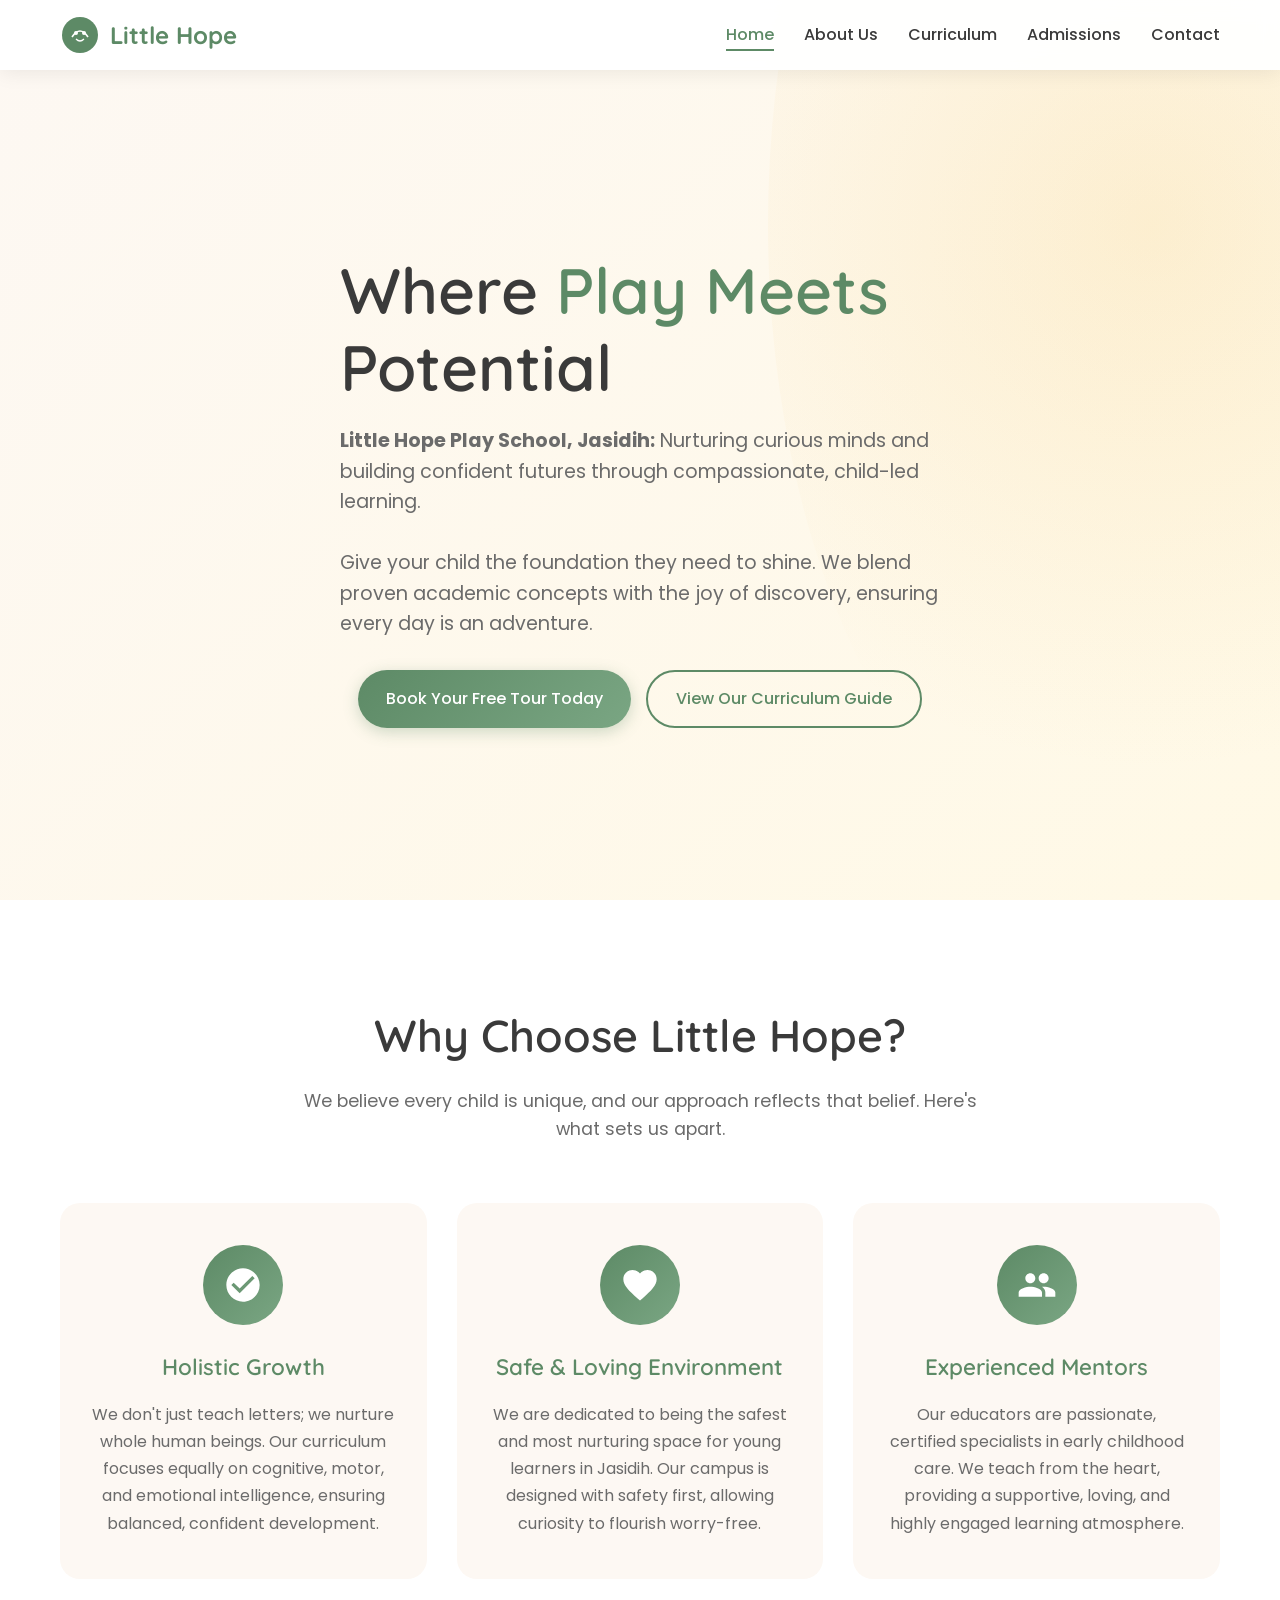
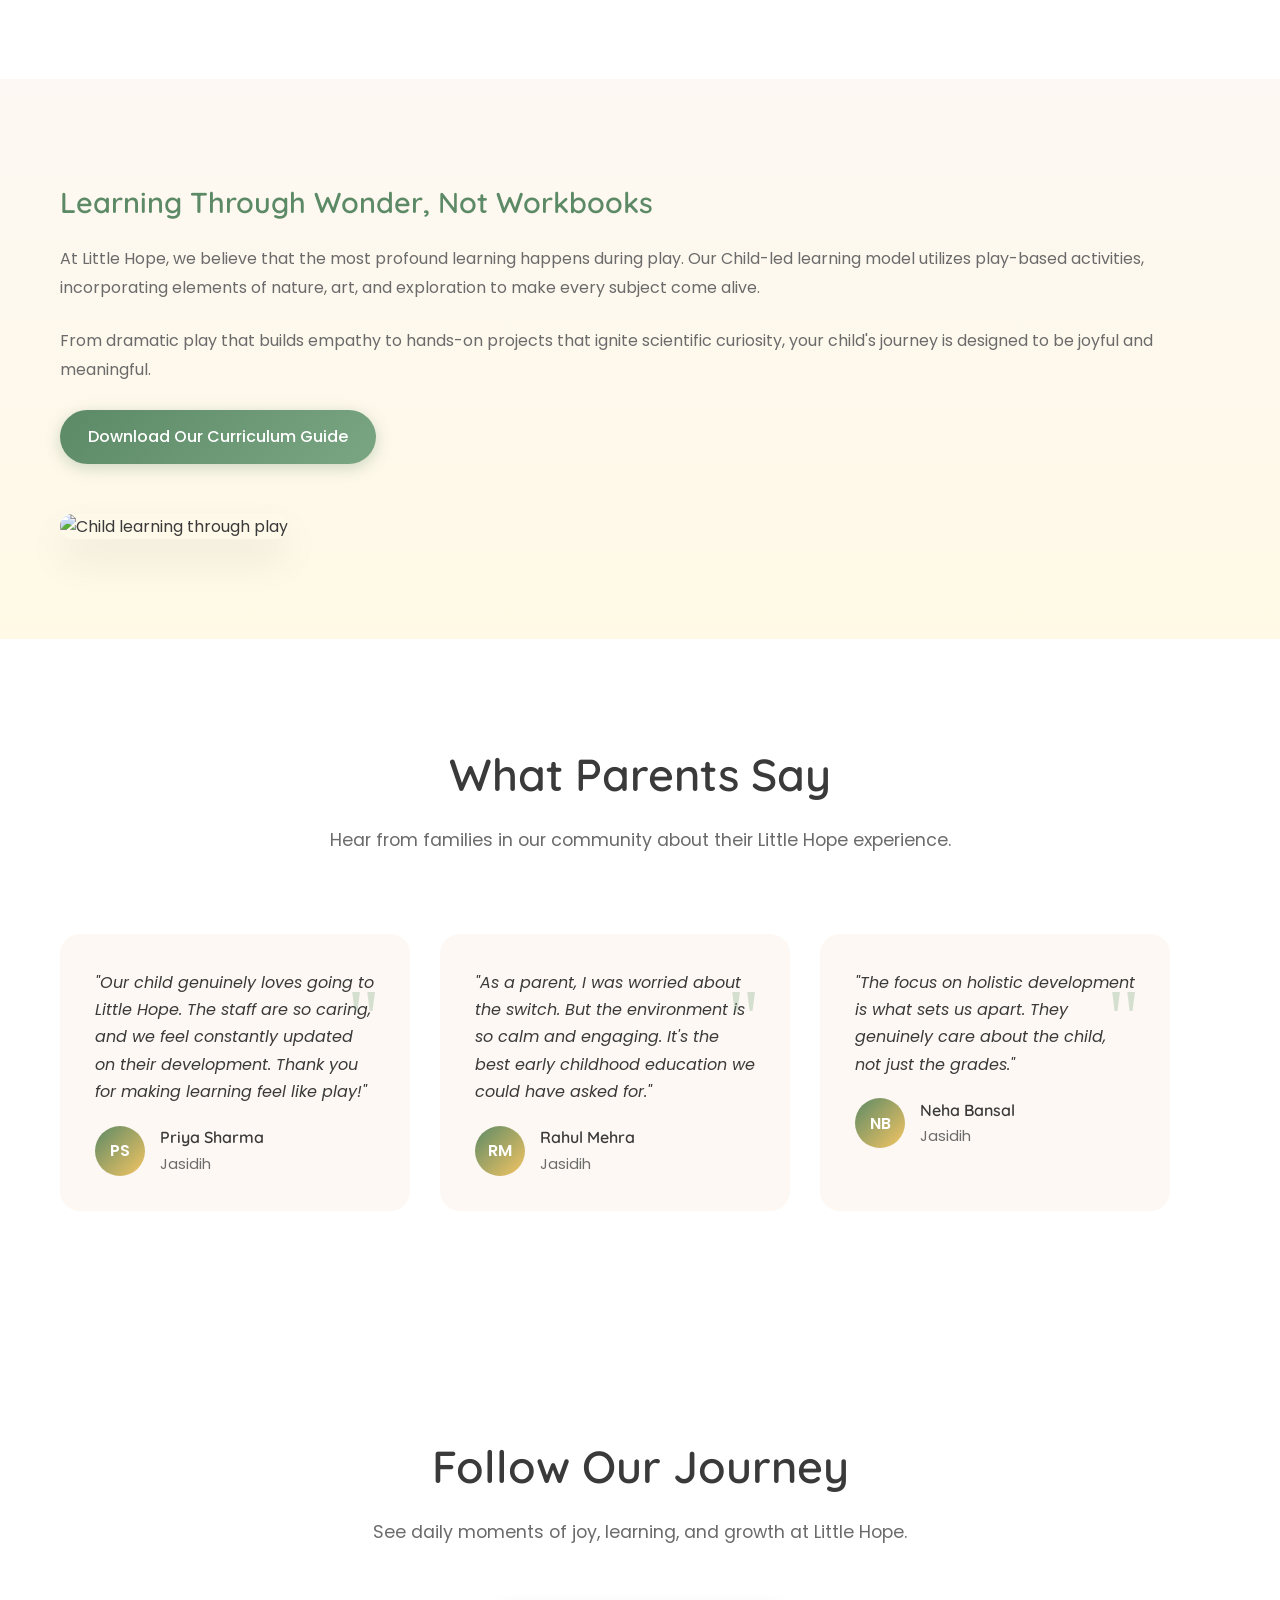
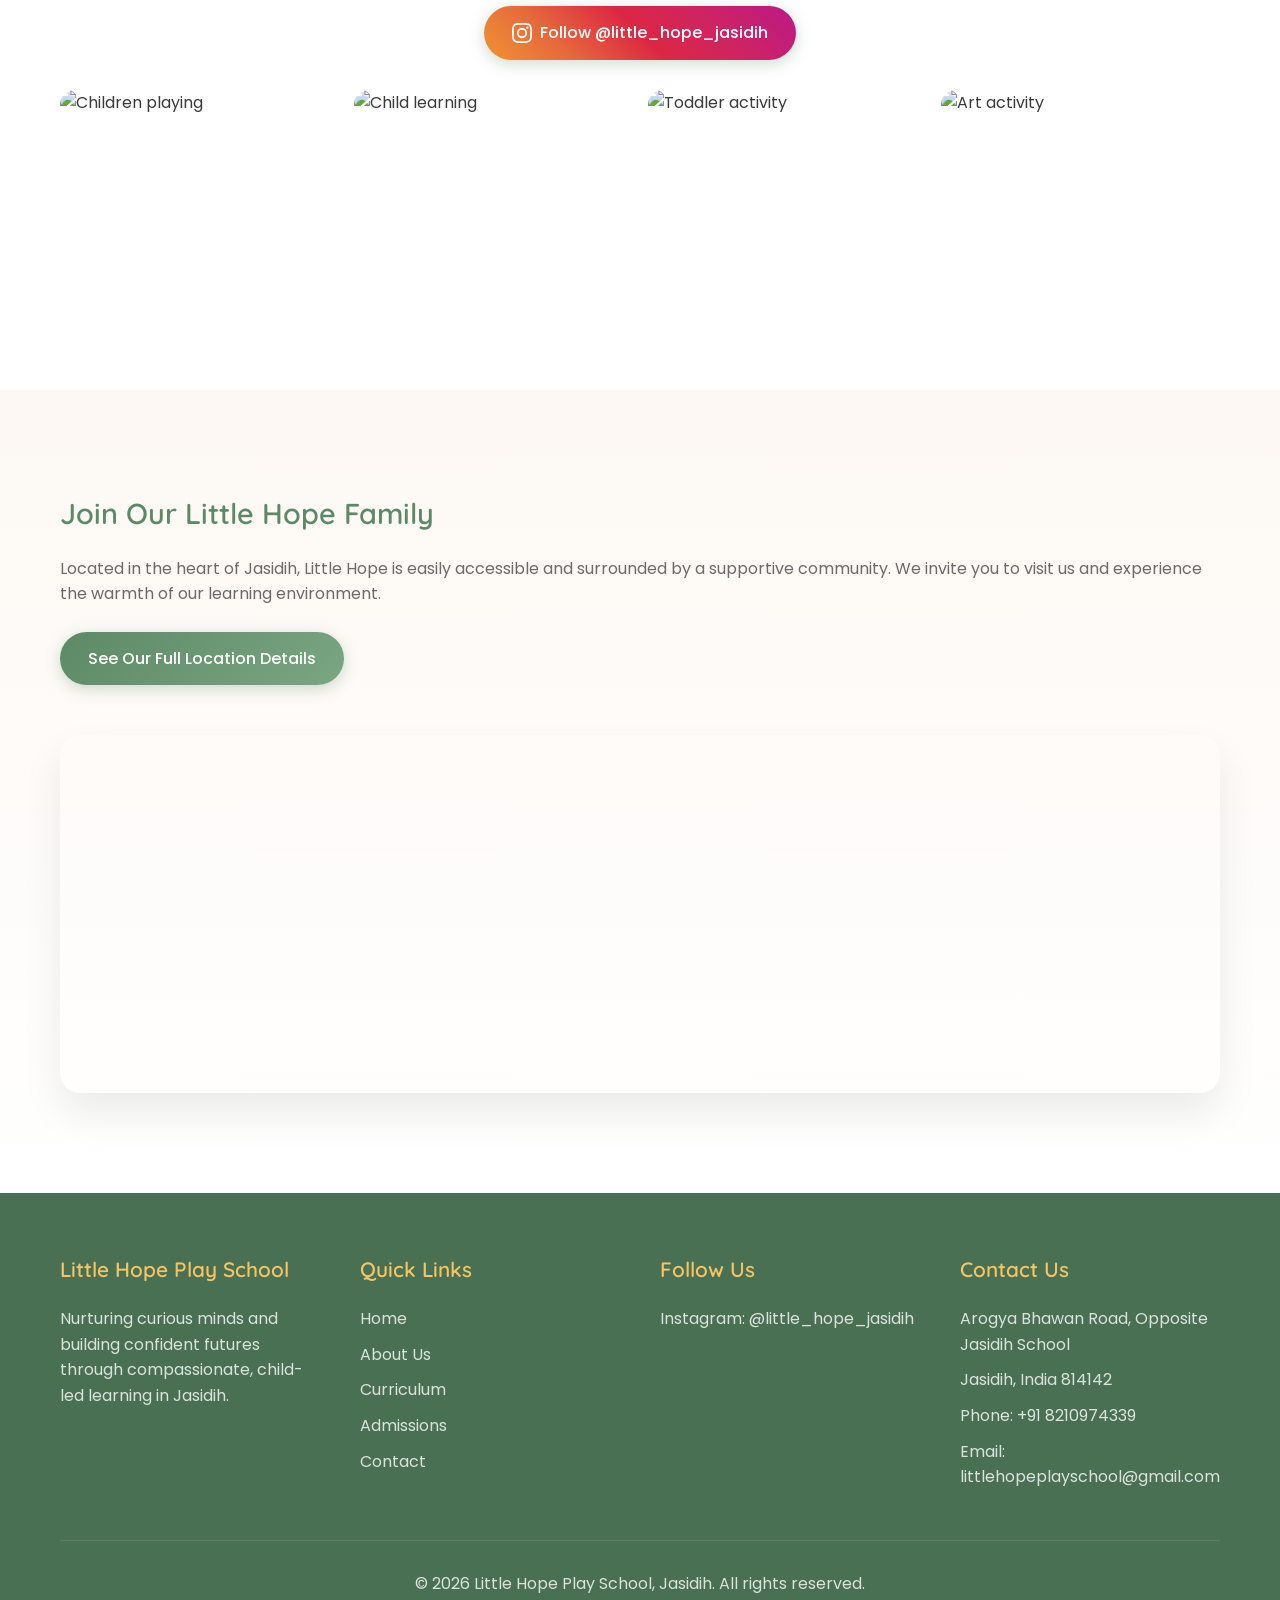
==== index.html @ 95cbd455 "Add files via upload" ====
<!DOCTYPE html>
<html lang="en">
<head>
    <meta charset="UTF-8">
    <meta name="viewport" content="width=device-width, initial-scale=1.0">
    <title>Little Hope Play School, Jasidih | Where Play Meets Potential</title>
    <meta name="description" content="Little Hope Play School in Jasidih: Nurturing curious minds through compassionate, child-led learning. Book your free tour today!">
    <link rel="stylesheet" href="css/style.css">
</head>
<body>
    <nav class="navbar">
        <div class="container">
            <a href="index.html" class="logo">
                <svg viewBox="0 0 100 100">
                    <circle cx="50" cy="50" r="45" fill="#5D8A66"/>
                    <path d="M30 55 Q50 25 70 55" stroke="white" stroke-width="4" fill="none"/>
                    <circle cx="40" cy="45" r="5" fill="white"/>
                    <circle cx="60" cy="45" r="5" fill="white"/>
                    <path d="M40 60 Q50 70 60 60" stroke="white" stroke-width="3" fill="none"/>
                </svg>
                Little Hope
            </a>
            <ul class="nav-links">
                <li><a href="index.html" class="active">Home</a></li>
                <li><a href="about.html">About Us</a></li>
                <li><a href="curriculum.html">Curriculum</a></li>
                <li><a href="admissions.html">Admissions</a></li>
                <li><a href="contact.html">Contact</a></li>
            </ul>
            <div class="mobile-menu-btn">
                <span></span>
                <span></span>
                <span></span>
            </div>
        </div>
    </nav>

    <div class="mobile-menu">
        <a href="index.html">Home</a>
        <a href="about.html">About Us</a>
        <a href="curriculum.html">Curriculum</a>
        <a href="admissions.html">Admissions</a>
        <a href="contact.html">Contact</a>
    </div>

    <section class="hero">
        <div class="container">
            <div class="hero-content">
                <h1>Where <span>Play Meets</span> Potential</h1>
                <p><strong>Little Hope Play School, Jasidih:</strong> Nurturing curious minds and building confident futures through compassionate, child-led learning.</p>
                <p>Give your child the foundation they need to shine. We blend proven academic concepts with the joy of discovery, ensuring every day is an adventure.</p>
                <div class="hero-btns">
                    <a href="contact.html" class="btn btn-primary">Book Your Free Tour Today</a>
                    <a href="curriculum.html" class="btn btn-secondary">View Our Curriculum Guide</a>
                </div>
            </div>
            <div class="hero-image">
                <img src="https://images.unsplash.com/photo-1587654780291-39c9404d746b?w=600&h=400&fit=crop" alt="Children playing joyfully">
            </div>
        </div>
    </section>

    <section class="section trust-pillars">
        <div class="container">
            <div class="section-header">
                <h2>Why Choose Little Hope?</h2>
                <p>We believe every child is unique, and our approach reflects that belief. Here's what sets us apart.</p>
            </div>
            <div class="pillars-grid">
                <div class="pillar-card animate-on-scroll">
                    <div class="pillar-icon">
                        <svg viewBox="0 0 24 24">
                            <path d="M12 2C6.48 2 2 6.48 2 12s4.48 10 10 10 10-4.48 10-10S17.52 2 12 2zm-2 15l-5-5 1.41-1.41L10 14.17l7.59-7.59L19 8l-9 9z"/>
                        </svg>
                    </div>
                    <h3>Holistic Growth</h3>
                    <p>We don't just teach letters; we nurture whole human beings. Our curriculum focuses equally on cognitive, motor, and emotional intelligence, ensuring balanced, confident development.</p>
                </div>
                <div class="pillar-card animate-on-scroll">
                    <div class="pillar-icon">
                        <svg viewBox="0 0 24 24">
                            <path d="M12 21.35l-1.45-1.32C5.4 15.36 2 12.28 2 8.5 2 5.42 4.42 3 7.5 3c1.74 0 3.41.81 4.5 2.09C13.09 3.81 14.76 3 16.5 3 19.58 3 22 5.42 22 8.5c0 3.78-3.4 6.86-8.55 11.54L12 21.35z"/>
                        </svg>
                    </div>
                    <h3>Safe & Loving Environment</h3>
                    <p>We are dedicated to being the safest and most nurturing space for young learners in Jasidih. Our campus is designed with safety first, allowing curiosity to flourish worry-free.</p>
                </div>
                <div class="pillar-card animate-on-scroll">
                    <div class="pillar-icon">
                        <svg viewBox="0 0 24 24">
                            <path d="M16 11c1.66 0 2.99-1.34 2.99-3S17.66 5 16 5c-1.66 0-3 1.34-3 3s1.34 3 3 3zm-8 0c1.66 0 2.99-1.34 2.99-3S9.66 5 8 5C6.34 5 5 6.34 5 8s1.34 3 3 3zm0 2c-2.33 0-7 1.17-7 3.5V19h14v-2.5c0-2.33-4.67-3.5-7-3.5zm8 0c-.29 0-.62.02-.97.05 1.16.84 1.97 1.97 1.97 3.45V19h6v-2.5c0-2.33-4.67-3.5-7-3.5z"/>
                        </svg>
                    </div>
                    <h3>Experienced Mentors</h3>
                    <p>Our educators are passionate, certified specialists in early childhood care. We teach from the heart, providing a supportive, loving, and highly engaged learning atmosphere.</p>
                </div>
            </div>
        </div>
    </section>

    <section class="section curriculum-sneak">
        <div class="container">
            <div class="curriculum-content">
                <div class="curriculum-text animate-on-scroll">
                    <h3>Learning Through Wonder, Not Workbooks</h3>
                    <p>At Little Hope, we believe that the most profound learning happens during play. Our Child-led learning model utilizes play-based activities, incorporating elements of nature, art, and exploration to make every subject come alive.</p>
                    <p>From dramatic play that builds empathy to hands-on projects that ignite scientific curiosity, your child's journey is designed to be joyful and meaningful.</p>
                    <a href="curriculum.html" class="btn btn-primary">Download Our Curriculum Guide</a>
                </div>
                <div class="curriculum-image animate-on-scroll">
                    <img src="https://images.unsplash.com/photo-1503454537195-1dcabb73ffb9?w=500&h=350&fit=crop" alt="Child learning through play">
                </div>
            </div>
        </div>
    </section>

    <section class="section testimonials">
        <div class="container">
            <div class="section-header">
                <h2>What Parents Say</h2>
                <p>Hear from families in our community about their Little Hope experience.</p>
            </div>
            <div class="testimonials-slider">
                <div class="testimonial-card">
                    <p>"Our child genuinely loves going to Little Hope. The staff are so caring, and we feel constantly updated on their development. Thank you for making learning feel like play!"</p>
                    <div class="testimonial-author">
                        <div class="author-avatar">PS</div>
                        <div class="author-info">
                            <h4>Priya Sharma</h4>
                            <span>Jasidih</span>
                        </div>
                    </div>
                </div>
                <div class="testimonial-card">
                    <p>"As a parent, I was worried about the switch. But the environment is so calm and engaging. It's the best early childhood education we could have asked for."</p>
                    <div class="testimonial-author">
                        <div class="author-avatar">RM</div>
                        <div class="author-info">
                            <h4>Rahul Mehra</h4>
                            <span>Jasidih</span>
                        </div>
                    </div>
                </div>
                <div class="testimonial-card">
                    <p>"The focus on holistic development is what sets us apart. They genuinely care about the child, not just the grades."</p>
                    <div class="testimonial-author">
                        <div class="author-avatar">NB</div>
                        <div class="author-info">
                            <h4>Neha Bansal</h4>
                            <span>Jasidih</span>
                        </div>
                    </div>
                </div>
            </div>
    </section>

    <section class="section" style="background: var(--white);">
        <div class="container">
            <div class="section-header">
                <h2>Follow Our Journey</h2>
                <p>See daily moments of joy, learning, and growth at Little Hope.</p>
            </div>
            <div style="text-align: center; margin-bottom: 30px;">
                <a href="https://instagram.com/little_hope_jasidih" target="_blank" class="btn btn-primary" style="background: linear-gradient(45deg, #f09433, #e6683c, #dc2743, #cc2366, #bc1888);">
                    <svg width="20" height="20" viewBox="0 0 24 24" fill="white">
                        <path d="M12 2.163c3.204 0 3.584.012 4.85.07 3.252.148 4.771 1.691 4.919 4.919.058 1.265.069 1.645.069 4.849 0 3.205-.012 3.584-.069 4.849-.149 3.225-1.664 4.771-4.919 4.919-1.266.058-1.644.07-4.85.07-3.204 0-3.584-.012-4.849-.07-3.26-.149-4.771-1.699-4.919-4.92-.058-1.265-.07-1.644-.07-4.849 0-3.204.013-3.583.07-4.849.149-3.227 1.664-4.771 4.919-4.919 1.266-.057 1.645-.069 4.849-.069zM12 0C8.741 0 8.333.014 7.053.072 2.695.272.273 2.69.073 7.052.014 8.333 0 8.741 0 12c0 3.259.014 3.668.072 4.948.2 4.358 2.618 6.78 6.98 6.98C8.333 23.986 8.741 24 12 24c3.259 0 3.668-.014 4.948-.072 4.354-.2 6.782-2.618 6.979-6.98.059-1.28.073-1.689.073-4.948 0-3.259-.014-3.667-.072-4.947-.196-4.354-2.617-6.78-6.979-6.98C15.668.014 15.259 0 12 0zm0 5.838a6.162 6.162 0 100 12.324 6.162 6.162 0 000-12.324zM12 16a4 4 0 110-8 4 4 0 010 8zm6.406-11.845a1.44 1.44 0 100 2.881 1.44 1.44 0 000-2.881z"/>
                    </svg>
                    Follow @little_hope_jasidih
                </a>
            </div>
            <div style="display: grid; grid-template-columns: repeat(auto-fit, minmax(200px, 1fr)); gap: 15px;">
                <img src="https://images.unsplash.com/photo-1587654780291-39c9404d746b?w=300&h=300&fit=crop" alt="Children playing" style="border-radius: 15px; width: 100%; height: 200px; object-fit: cover;">
                <img src="https://images.unsplash.com/photo-1503454537195-1dcabb73ffb9?w=300&h=300&fit=crop" alt="Child learning" style="border-radius: 15px; width: 100%; height: 200px; object-fit: cover;">
                <img src="https://images.unsplash.com/photo-1544776193-352d25ca82cd?w=300&h=300&fit=crop" alt="Toddler activity" style="border-radius: 15px; width: 100%; height: 200px; object-fit: cover;">
                <img src="https://images.unsplash.com/photo-1596462502278-27bfdc403348?w=300&h=300&fit=crop" alt="Art activity" style="border-radius: 15px; width: 100%; height: 200px; object-fit: cover;">
            </div>
        </div>
    </section>

    <section class="section location-tease">
        <div class="container">
            <div class="location-content">
                <div class="location-text animate-on-scroll">
                    <h3>Join Our Little Hope Family</h3>
                    <p>Located in the heart of Jasidih, Little Hope is easily accessible and surrounded by a supportive community. We invite you to visit us and experience the warmth of our learning environment.</p>
                    <a href="contact.html" class="btn btn-primary">See Our Full Location Details</a>
                </div>
                <div class="location-map animate-on-scroll">
                    <iframe src="https://www.google.com/maps/embed?pb=!1m18!1m12!1m3!1d3612.5!2d86.6458!3d24.52!2m3!1f0!2f0!3f0!3m2!1i1024!2i768!4f13.1!3m3!1m2!1s0x39f10530f6f5f0c7%3A0x6b4f4c5a9e3d1f2a!2sJasidih%20School!5e0!3m2!1sen!2sin!4v1" allowfullscreen="" loading="lazy" referrerpolicy="no-referrer-when-downgrade"></iframe>
                </div>
            </div>
        </div>
    </section>

    <footer class="footer">
        <div class="container">
            <div class="footer-grid">
                <div>
                    <h4>Little Hope Play School</h4>
                    <p>Nurturing curious minds and building confident futures through compassionate, child-led learning in Jasidih.</p>
                </div>
                <div>
                    <h4>Quick Links</h4>
                    <p><a href="index.html">Home</a></p>
                    <p><a href="about.html">About Us</a></p>
                    <p><a href="curriculum.html">Curriculum</a></p>
                    <p><a href="admissions.html">Admissions</a></p>
                    <p><a href="contact.html">Contact</a></p>
                </div>
                <div>
                    <h4>Follow Us</h4>
                    <p><a href="https://instagram.com/little_hope_jasidih" target="_blank">Instagram: @little_hope_jasidih</a></p>
                </div>
                <div>
                    <h4>Contact Us</h4>
                    <p>Arogya Bhawan Road, Opposite Jasidih School</p>
                    <p>Jasidih, India 814142</p>
                    <p>Phone: +91 8210974339</p>
                    <p>Email: littlehopeplayschool@gmail.com</p>
                </div>
            </div>
            <div class="footer-bottom">
                <p>&copy; 2026 Little Hope Play School, Jasidih. All rights reserved.</p>
            </div>
        </div>
    </footer>

    <script src="js/script.js"></script>
</body>
</html>
---- css/style.css ----
@import url('https://fonts.googleapis.com/css2?family=Poppins:wght@300;400;500;600;700&family=Quicksand:wght@400;500;600;700&display=swap');

:root {
    --primary: #5D8A66;
    --primary-light: #7AA683;
    --primary-dark: #4A7053;
    --secondary: #F5C563;
    --accent: #E8B4B8;
    --cream: #FDF8F3;
    --light-wood: #E8D5B7;
    --pale-yellow: #FFF9E6;
    --white: #FFFFFF;
    --text-dark: #3A3A3A;
    --text-light: #6B6B6B;
    --shadow: rgba(0, 0, 0, 0.08);
    --shadow-hover: rgba(0, 0, 0, 0.15);
}

* {
    margin: 0;
    padding: 0;
    box-sizing: border-box;
}

html {
    scroll-behavior: smooth;
}

body {
    font-family: 'Poppins', sans-serif;
    background-color: var(--cream);
    color: var(--text-dark);
    line-height: 1.6;
    overflow-x: hidden;
}

h1, h2, h3, h4, h5, h6 {
    font-family: 'Quicksand', sans-serif;
    font-weight: 600;
}

a {
    text-decoration: none;
    color: inherit;
}

img {
    max-width: 100%;
    height: auto;
}

.container {
    max-width: 1200px;
    margin: 0 auto;
    padding: 0 20px;
}

.btn {
    display: inline-flex;
    align-items: center;
    gap: 8px;
    padding: 14px 28px;
    border-radius: 50px;
    font-weight: 500;
    font-size: 1rem;
    cursor: pointer;
    transition: all 0.3s ease;
    border: none;
}

.btn-primary {
    background: linear-gradient(135deg, var(--primary), var(--primary-light));
    color: var(--white);
    box-shadow: 0 4px 15px rgba(93, 138, 102, 0.3);
}

.btn-primary:hover {
    transform: translateY(-2px);
    box-shadow: 0 6px 20px rgba(93, 138, 102, 0.4);
}

.btn-secondary {
    background: transparent;
    color: var(--primary);
    border: 2px solid var(--primary);
}

.btn-secondary:hover {
    background: var(--primary);
    color: var(--white);
}

.navbar {
    position: fixed;
    top: 0;
    left: 0;
    right: 0;
    background: rgba(255, 255, 255, 0.95);
    backdrop-filter: blur(10px);
    z-index: 1000;
    padding: 15px 0;
    box-shadow: 0 2px 20px var(--shadow);
}

.navbar .container {
    display: flex;
    justify-content: space-between;
    align-items: center;
}

.logo {
    display: flex;
    align-items: center;
    gap: 10px;
    font-family: 'Quicksand', sans-serif;
    font-size: 1.5rem;
    font-weight: 700;
    color: var(--primary);
}

.logo svg {
    width: 40px;
    height: 40px;
}

.nav-links {
    display: flex;
    gap: 30px;
    list-style: none;
}

.nav-links a {
    font-weight: 500;
    color: var(--text-dark);
    transition: color 0.3s ease;
    position: relative;
}

.nav-links a::after {
    content: '';
    position: absolute;
    bottom: -5px;
    left: 0;
    width: 0;
    height: 2px;
    background: var(--primary);
    transition: width 0.3s ease;
}

.nav-links a:hover::after,
.nav-links a.active::after {
    width: 100%;
}

.nav-links a:hover,
.nav-links a.active {
    color: var(--primary);
}

.mobile-menu-btn {
    display: none;
    flex-direction: column;
    gap: 5px;
    cursor: pointer;
    padding: 5px;
}

.mobile-menu-btn span {
    width: 25px;
    height: 3px;
    background: var(--primary);
    border-radius: 3px;
    transition: all 0.3s ease;
}

.mobile-menu {
    display: none;
    position: fixed;
    top: 70px;
    left: 0;
    right: 0;
    background: var(--white);
    padding: 20px;
    box-shadow: 0 10px 30px var(--shadow);
}

.mobile-menu.active {
    display: block;
}

.mobile-menu a {
    display: block;
    padding: 15px 0;
    border-bottom: 1px solid rgba(0,0,0,0.05);
    font-weight: 500;
}

.hero {
    min-height: 100vh;
    display: flex;
    align-items: center;
    padding-top: 80px;
    background: linear-gradient(135deg, var(--cream) 0%, var(--pale-yellow) 100%);
    position: relative;
    overflow: hidden;
}

.hero .container {
    display: flex;
    align-items: center;
    justify-content: space-between;
    gap: 50px;
}

.hero::before {
    content: '';
    position: absolute;
    top: -50%;
    right: -20%;
    width: 60%;
    height: 150%;
    background: radial-gradient(circle, rgba(245, 197, 99, 0.2) 0%, transparent 70%);
    border-radius: 50%;
}

.hero-content {
    flex: 1;
    max-width: 600px;
    z-index: 1;
}

.hero-image {
    flex: 1;
    display: flex;
    justify-content: flex-end;
    align-items: center;
    max-width: 600px;
}

.hero-image img {
    border-radius: 30px;
    box-shadow: 0 30px 60px var(--shadow);
    max-width: 100%;
    height: auto;
}

.hero h1 {
    font-size: clamp(2.5rem, 5vw, 4rem);
    color: var(--text-dark);
    margin-bottom: 20px;
    line-height: 1.2;
}

.hero h1 span {
    color: var(--primary);
}

.hero p {
    font-size: 1.2rem;
    color: var(--text-light);
    margin-bottom: 30px;
}

.hero-btns {
    display: flex;
    gap: 15px;
    flex-wrap: wrap;
}

.hero-image {
    position: absolute;
    right: 5%;
    bottom: 10%;
    width: 45%;
    max-width: 600px;
}

.hero-image img {
    border-radius: 30px;
    box-shadow: 0 30px 60px var(--shadow);
}

.section {
    padding: 100px 0;
}

.section-header {
    text-align: center;
    max-width: 700px;
    margin: 0 auto 60px;
}

.section-header h2 {
    font-size: clamp(2rem, 4vw, 2.8rem);
    color: var(--text-dark);
    margin-bottom: 15px;
}

.section-header p {
    color: var(--text-light);
    font-size: 1.1rem;
}

.trust-pillars {
    background: var(--white);
}

.pillars-grid {
    display: grid;
    grid-template-columns: repeat(auto-fit, minmax(300px, 1fr));
    gap: 30px;
}

.pillar-card {
    background: var(--cream);
    padding: 40px 30px;
    border-radius: 20px;
    text-align: center;
    transition: all 0.4s ease;
    border: 2px solid transparent;
}

.pillar-card:hover {
    transform: translateY(-10px);
    border-color: var(--primary-light);
    box-shadow: 0 20px 40px var(--shadow);
}

.pillar-icon {
    width: 80px;
    height: 80px;
    background: linear-gradient(135deg, var(--primary), var(--primary-light));
    border-radius: 50%;
    display: flex;
    align-items: center;
    justify-content: center;
    margin: 0 auto 25px;
    transition: transform 0.4s ease;
}

.pillar-card:hover .pillar-icon {
    transform: scale(1.1);
}

.pillar-icon svg {
    width: 40px;
    height: 40px;
    fill: var(--white);
}

.pillar-card h3 {
    font-size: 1.4rem;
    color: var(--primary);
    margin-bottom: 15px;
}

.pillar-card p {
    color: var(--text-light);
    line-height: 1.7;
}

.curriculum-sneak {
    background: linear-gradient(180deg, var(--cream) 0%, var(--pale-yellow) 100%);
}

.curriculum-content {
    display: grid;
    grid-template-columns: 1fr 1fr;
    gap: 50px;
    align-items: center;
}

.curriculum-text h3 {
    font-size: 1.8rem;
    color: var(--primary);
    margin-bottom: 20px;
}

.curriculum-text p {
    color: var(--text-light);
    margin-bottom: 25px;
    line-height: 1.8;
}

.curriculum-image {
    position: relative;
}

.curriculum-image img {
    border-radius: 20px;
    box-shadow: 0 20px 40px var(--shadow);
}

.testimonials {
    background: var(--white);
}

.testimonials-slider {
    display: flex;
    gap: 30px;
    overflow-x: auto;
    scroll-snap-type: x mandatory;
    -webkit-overflow-scrolling: touch;
    scrollbar-width: none;
    padding: 20px 0;
}

.testimonials-slider::-webkit-scrollbar {
    display: none;
}

.testimonial-card {
    flex: 0 0 350px;
    background: var(--cream);
    padding: 35px;
    border-radius: 20px;
    scroll-snap-align: start;
    position: relative;
}

.testimonial-card::before {
    content: '"';
    position: absolute;
    top: 20px;
    right: 30px;
    font-size: 5rem;
    font-family: Georgia, serif;
    color: var(--primary-light);
    opacity: 0.3;
}

.testimonial-card p {
    font-style: italic;
    color: var(--text-dark);
    margin-bottom: 20px;
    line-height: 1.7;
}

.testimonial-author {
    display: flex;
    align-items: center;
    gap: 15px;
}

.author-avatar {
    width: 50px;
    height: 50px;
    background: linear-gradient(135deg, var(--primary), var(--secondary));
    border-radius: 50%;
    display: flex;
    align-items: center;
    justify-content: center;
    color: var(--white);
    font-weight: 600;
}

.author-info h4 {
    color: var(--text-dark);
    font-weight: 600;
}

.author-info span {
    color: var(--text-light);
    font-size: 0.9rem;
}

.location-tease {
    background: linear-gradient(180deg, var(--cream) 0%, var(--white) 100%);
}

.location-content {
    display: grid;
    grid-template-columns: 1fr 1fr;
    gap: 50px;
    align-items: center;
}

.location-text h3 {
    font-size: 1.8rem;
    color: var(--primary);
    margin-bottom: 20px;
}

.location-text p {
    color: var(--text-light);
    margin-bottom: 25px;
}

.location-map {
    border-radius: 20px;
    overflow: hidden;
    box-shadow: 0 20px 40px var(--shadow);
}

.location-map iframe {
    width: 100%;
    height: 350px;
    border: none;
}

.footer {
    background: var(--primary-dark);
    color: var(--white);
    padding: 60px 0 30px;
}

.footer-grid {
    display: grid;
    grid-template-columns: repeat(auto-fit, minmax(250px, 1fr));
    gap: 40px;
    margin-bottom: 40px;
}

.footer h4 {
    font-size: 1.3rem;
    margin-bottom: 20px;
    color: var(--secondary);
}

.footer p, .footer a {
    color: rgba(255, 255, 255, 0.8);
    margin-bottom: 10px;
}

.footer a:hover {
    color: var(--secondary);
}

.footer-bottom {
    text-align: center;
    padding-top: 30px;
    border-top: 1px solid rgba(255, 255, 255, 0.1);
}

.hero-page {
    min-height: 60vh;
    display: flex;
    align-items: center;
    justify-content: center;
    text-align: center;
    padding-top: 100px;
    background: linear-gradient(135deg, var(--cream) 0%, var(--pale-yellow) 100%);
}

.hero-page h1 {
    font-size: clamp(2.5rem, 5vw, 3.5rem);
    color: var(--text-dark);
    margin-bottom: 15px;
}

.hero-page p {
    font-size: 1.2rem;
    color: var(--text-light);
    max-width: 700px;
}

.philosophy-section {
    background: var(--white);
}

.philosophy-content {
    display: grid;
    grid-template-columns: 1fr 1fr;
    gap: 60px;
    align-items: center;
}

.philosophy-text h3 {
    font-size: 1.8rem;
    color: var(--primary);
    margin-bottom: 20px;
}

.philosophy-text p {
    color: var(--text-light);
    line-height: 1.8;
    margin-bottom: 25px;
}

.philosophy-visual {
    position: relative;
    text-align: center;
}

.tree-visual {
    width: 300px;
    height: 350px;
    margin: 0 auto;
}

.features-grid {
    display: grid;
    grid-template-columns: repeat(auto-fit, minmax(350px, 1fr));
    gap: 30px;
}

.feature-card {
    background: var(--cream);
    border-radius: 20px;
    overflow: hidden;
    transition: all 0.4s ease;
}

.feature-card:hover {
    transform: translateY(-5px);
    box-shadow: 0 20px 40px var(--shadow);
}

.feature-image {
    height: 200px;
    background: linear-gradient(135deg, var(--primary-light), var(--primary));
    display: flex;
    align-items: center;
    justify-content: center;
}

.feature-image svg {
    width: 80px;
    height: 80px;
    fill: var(--white);
}

.feature-content {
    padding: 30px;
}

.feature-content h3 {
    color: var(--primary);
    margin-bottom: 15px;
    font-size: 1.3rem;
}

.feature-content p {
    color: var(--text-light);
    line-height: 1.7;
}

.facilities-gallery {
    display: grid;
    grid-template-columns: repeat(auto-fit, minmax(280px, 1fr));
    gap: 25px;
}

.facility-item {
    background: var(--white);
    border-radius: 20px;
    overflow: hidden;
    box-shadow: 0 10px 30px var(--shadow);
}

.facility-image {
    height: 180px;
    background: linear-gradient(135deg, var(--secondary), var(--accent));
    display: flex;
    align-items: center;
    justify-content: center;
}

.facility-image svg {
    width: 60px;
    height: 60px;
    fill: var(--white);
}

.facility-info {
    padding: 25px;
}

.facility-info h4 {
    color: var(--text-dark);
    margin-bottom: 8px;
}

.facility-info p {
    color: var(--text-light);
    font-size: 0.95rem;
}

.educators-section {
    background: linear-gradient(180deg, var(--white) 0%, var(--cream) 100%);
}

.educators-content {
    display: grid;
    grid-template-columns: 1fr 1fr;
    gap: 50px;
    align-items: center;
}

.educators-text h3 {
    font-size: 1.8rem;
    color: var(--primary);
    margin-bottom: 20px;
}

.educators-text p {
    color: var(--text-light);
    line-height: 1.8;
    margin-bottom: 25px;
}

.educators-visual {
    display: flex;
    gap: 20px;
}

.educator-card {
    flex: 1;
    background: var(--white);
    border-radius: 15px;
    padding: 25px;
    text-align: center;
    box-shadow: 0 10px 30px var(--shadow);
}

.educator-avatar {
    width: 80px;
    height: 80px;
    background: linear-gradient(135deg, var(--primary), var(--primary-light));
    border-radius: 50%;
    margin: 0 auto 15px;
    display: flex;
    align-items: center;
    justify-content: center;
}

.educator-avatar svg {
    width: 40px;
    height: 40px;
    fill: var(--white);
}

.educator-card h4 {
    color: var(--text-dark);
    margin-bottom: 5px;
}

.educator-card span {
    color: var(--primary);
    font-size: 0.9rem;
}

.program-tabs {
    display: flex;
    gap: 10px;
    margin-bottom: 40px;
    flex-wrap: wrap;
    justify-content: center;
}

.program-tab {
    padding: 12px 25px;
    border: 2px solid var(--primary);
    border-radius: 50px;
    background: transparent;
    color: var(--primary);
    font-weight: 500;
    cursor: pointer;
    transition: all 0.3s ease;
}

.program-tab.active,
.program-tab:hover {
    background: var(--primary);
    color: var(--white);
}

.program-content {
    display: none;
}

.program-content.active {
    display: grid;
    grid-template-columns: 1fr 1fr;
    gap: 40px;
    align-items: center;
}

.program-info h3 {
    font-size: 1.6rem;
    color: var(--primary);
    margin-bottom: 15px;
}

.program-info h4 {
    color: var(--text-light);
    font-weight: 500;
    margin-bottom: 20px;
}

.program-details {
    display: grid;
    gap: 20px;
}

.program-detail-item {
    background: var(--white);
    padding: 20px;
    border-radius: 15px;
    box-shadow: 0 5px 15px var(--shadow);
}

.program-detail-item h5 {
    color: var(--primary);
    margin-bottom: 8px;
    font-size: 1rem;
}

.program-detail-item p {
    color: var(--text-light);
    font-size: 0.95rem;
}

.program-visual {
    position: relative;
}

.program-visual img {
    border-radius: 20px;
    box-shadow: 0 20px 40px var(--shadow);
}

.learning-domains {
    background: var(--white);
}

.domains-grid {
    display: grid;
    grid-template-columns: repeat(auto-fit, minmax(280px, 1fr));
    gap: 30px;
}

.domain-card {
    background: var(--cream);
    padding: 35px;
    border-radius: 20px;
    border-left: 4px solid var(--primary);
    transition: all 0.3s ease;
}

.domain-card:hover {
    transform: translateX(10px);
    box-shadow: 0 15px 30px var(--shadow);
}

.domain-icon {
    width: 60px;
    height: 60px;
    background: linear-gradient(135deg, var(--primary), var(--primary-light));
    border-radius: 15px;
    display: flex;
    align-items: center;
    justify-content: center;
    margin-bottom: 20px;
}

.domain-icon svg {
    width: 30px;
    height: 30px;
    fill: var(--white);
}

.domain-card h3 {
    color: var(--text-dark);
    margin-bottom: 15px;
    font-size: 1.2rem;
}

.domain-card p {
    color: var(--text-light);
    line-height: 1.7;
}

.admission-hero {
    background: linear-gradient(135deg, var(--primary) 0%, var(--primary-light) 100%);
    color: var(--white);
    text-align: center;
}

.admission-hero h1 {
    color: var(--white);
}

.admission-hero p {
    color: rgba(255, 255, 255, 0.9);
}

.admission-steps {
    display: grid;
    grid-template-columns: repeat(auto-fit, minmax(250px, 1fr));
    gap: 30px;
    margin-bottom: 50px;
}

.step-card {
    background: var(--white);
    padding: 35px 25px;
    border-radius: 20px;
    text-align: center;
    box-shadow: 0 10px 30px var(--shadow);
    position: relative;
}

.step-number {
    width: 50px;
    height: 50px;
    background: linear-gradient(135deg, var(--primary), var(--primary-light));
    border-radius: 50%;
    display: flex;
    align-items: center;
    justify-content: center;
    color: var(--white);
    font-weight: 700;
    font-size: 1.3rem;
    margin: 0 auto 20px;
}

.step-card h3 {
    color: var(--text-dark);
    margin-bottom: 10px;
}

.step-card p {
    color: var(--text-light);
}

.step-arrow {
    position: absolute;
    right: -20px;
    top: 50%;
    transform: translateY(-50%);
    color: var(--primary);
    font-size: 2rem;
}

.admission-info {
    background: var(--white);
}

.info-grid {
    display: grid;
    grid-template-columns: repeat(auto-fit, minmax(300px, 1fr));
    gap: 30px;
}

.info-card {
    background: var(--cream);
    padding: 30px;
    border-radius: 20px;
}

.info-card h4 {
    color: var(--primary);
    margin-bottom: 15px;
    font-size: 1.2rem;
}

.info-card ul {
    list-style: none;
}

.info-card li {
    color: var(--text-light);
    padding: 8px 0;
    border-bottom: 1px solid rgba(0,0,0,0.05);
}

.info-card li:last-child {
    border-bottom: none;
}

.contact-section {
    background: linear-gradient(180deg, var(--cream) 0%, var(--white) 100%);
}

.contact-grid {
    display: grid;
    grid-template-columns: 1fr 1fr;
    gap: 50px;
}

.contact-form {
    background: var(--white);
    padding: 40px;
    border-radius: 20px;
    box-shadow: 0 20px 40px var(--shadow);
}

.form-group {
    margin-bottom: 20px;
}

.form-group label {
    display: block;
    margin-bottom: 8px;
    color: var(--text-dark);
    font-weight: 500;
}

.form-group input,
.form-group select,
.form-group textarea {
    width: 100%;
    padding: 15px;
    border: 2px solid #eee;
    border-radius: 10px;
    font-family: inherit;
    font-size: 1rem;
    transition: border-color 0.3s ease;
}

.form-group input:focus,
.form-group select:focus,
.form-group textarea:focus {
    outline: none;
    border-color: var(--primary);
}

.contact-info {
    padding: 20px 0;
}

.contact-info h3 {
    color: var(--primary);
    margin-bottom: 25px;
    font-size: 1.6rem;
}

.contact-details {
    display: grid;
    gap: 25px;
}

.contact-item {
    display: flex;
    gap: 15px;
    align-items: flex-start;
}

.contact-icon {
    width: 50px;
    height: 50px;
    background: linear-gradient(135deg, var(--primary), var(--primary-light));
    border-radius: 15px;
    display: flex;
    align-items: center;
    justify-content: center;
    flex-shrink: 0;
}

.contact-icon svg {
    width: 25px;
    height: 25px;
    fill: var(--white);
}

.contact-item h4 {
    color: var(--text-dark);
    margin-bottom: 5px;
}

.contact-item p,
.contact-item a {
    color: var(--text-light);
}

.contact-item a:hover {
    color: var(--primary);
}

.contact-map {
    margin-top: 30px;
    border-radius: 20px;
    overflow: hidden;
    box-shadow: 0 10px 30px var(--shadow);
}

.contact-map iframe {
    width: 100%;
    height: 300px;
    border: none;
}

@media (max-width: 992px) {
    .hero .container {
        flex-direction: column;
        text-align: center;
    }

    .hero-content {
        max-width: 100%;
    }

    .hero-btns {
        justify-content: center;
    }

    .hero-image {
        display: none;
    }

    .curriculum-content,
    .location-content,
    .philosophy-content,
    .educators-content,
    .program-content.active,
    .contact-grid {
        grid-template-columns: 1fr;
    }

    .program-visual {
        order: -1;
    }
}

    .hero-btns {
        justify-content: center;
    }

    .hero-image {
        display: none;
    }

    .curriculum-content,
    .location-content,
    .philosophy-content,
    .educators-content,
    .program-content.active,
    .contact-grid {
        grid-template-columns: 1fr;
    }

    .program-visual {
        order: -1;
    }

    .step-arrow {
        display: none;
    }
}

@media (max-width: 768px) {
    .nav-links {
        display: none;
    }

    .mobile-menu-btn {
        display: flex;
    }

    .section {
        padding: 60px 0;
    }

    .pillars-grid,
    .features-grid,
    .domains-grid {
        grid-template-columns: 1fr;
    }

    .program-tabs {
        flex-direction: column;
        align-items: stretch;
    }

    .educators-visual {
        flex-direction: column;
    }

    .contact-form {
        padding: 25px;
    }
}

@keyframes fadeInUp {
    from {
        opacity: 0;
        transform: translateY(30px);
    }
    to {
        opacity: 1;
        transform: translateY(0);
    }
}

.animate-on-scroll {
    opacity: 0;
    transform: translateY(30px);
    transition: all 0.6s ease;
}

.animate-on-scroll.visible {
    opacity: 1;
    transform: translateY(0);
}
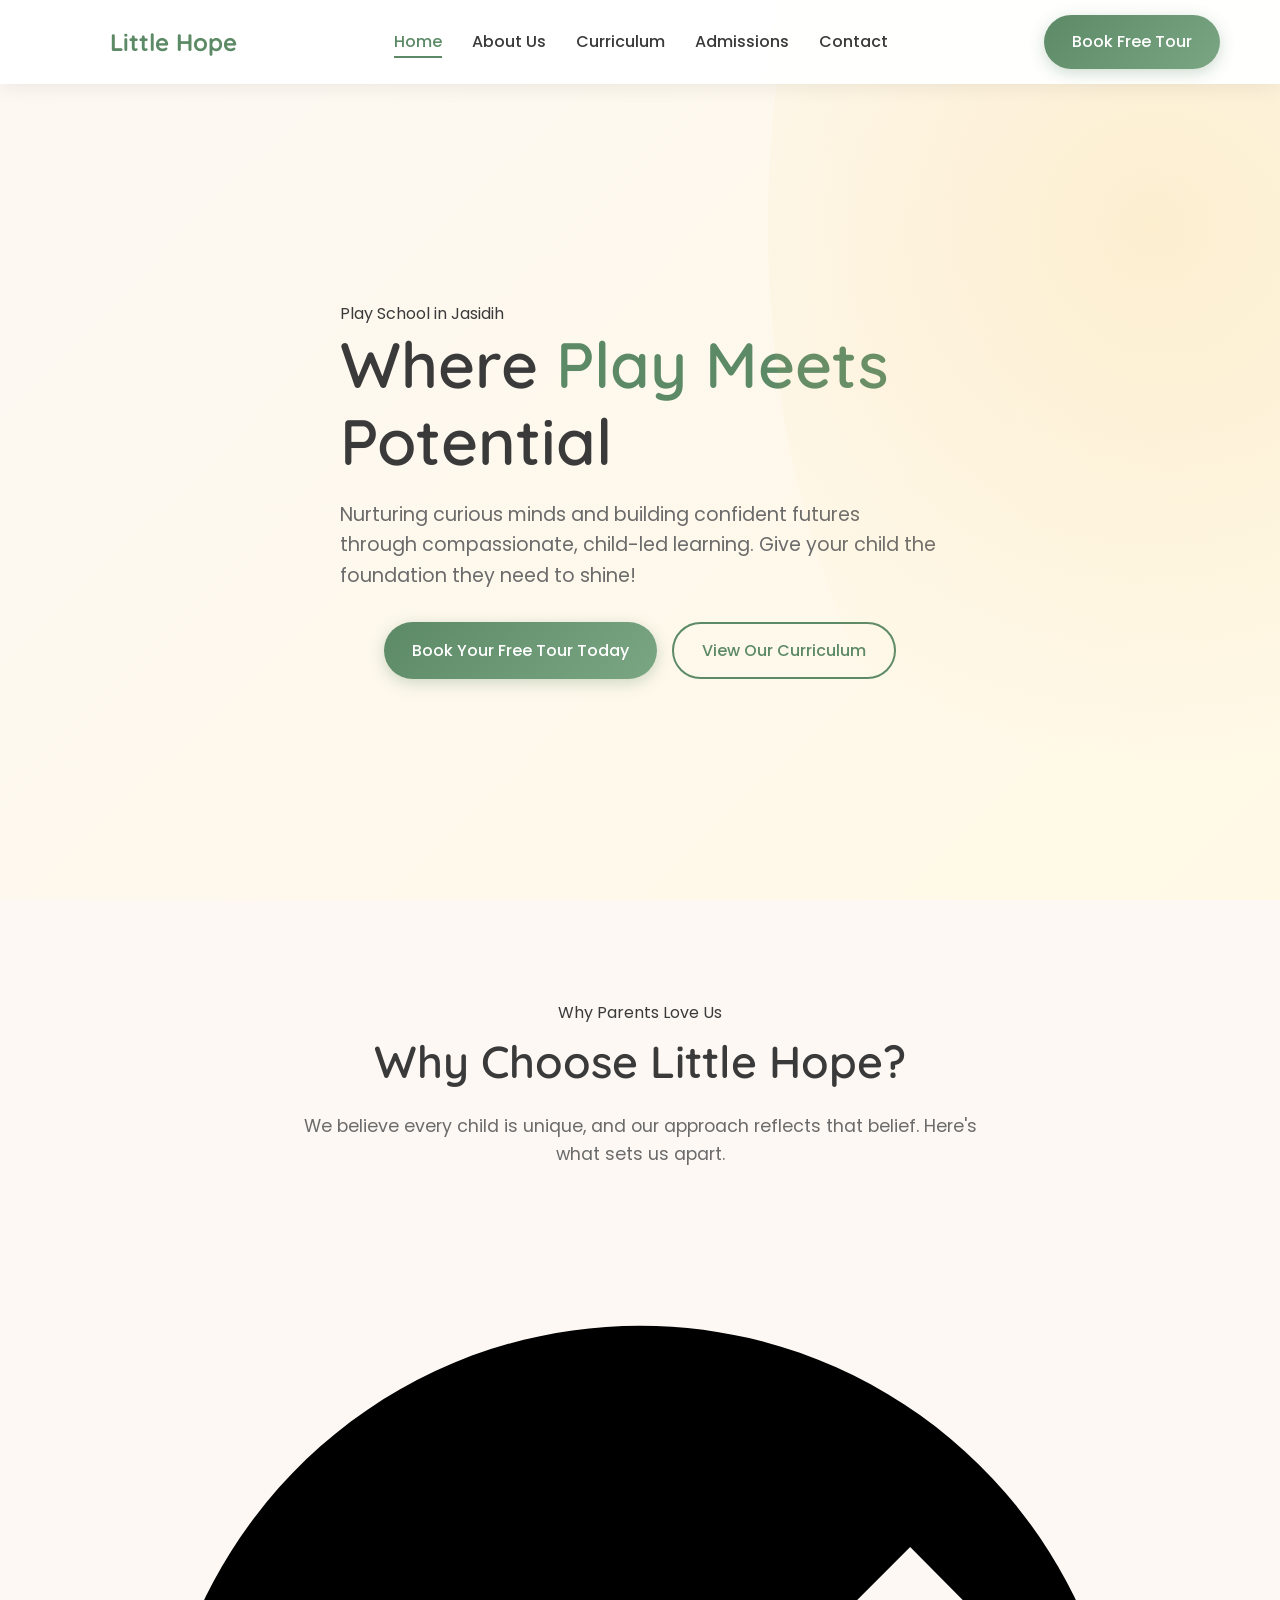
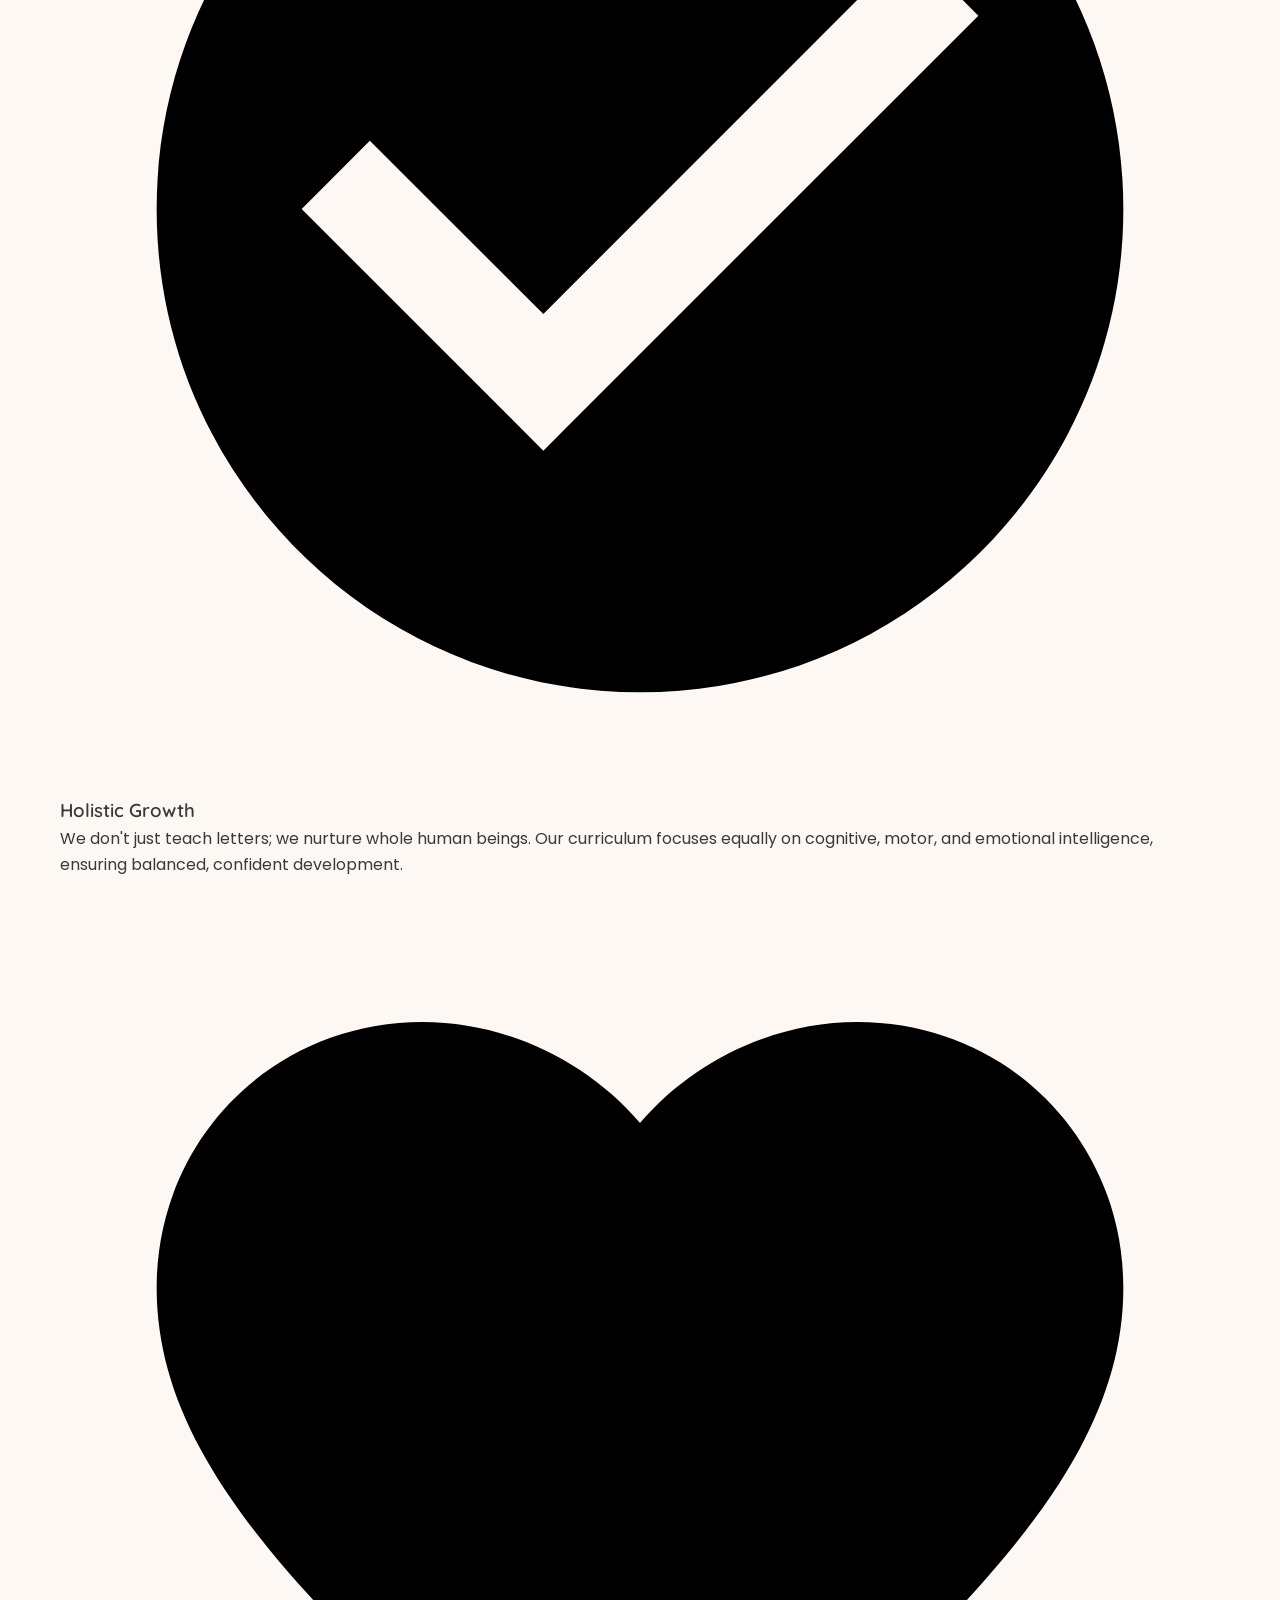
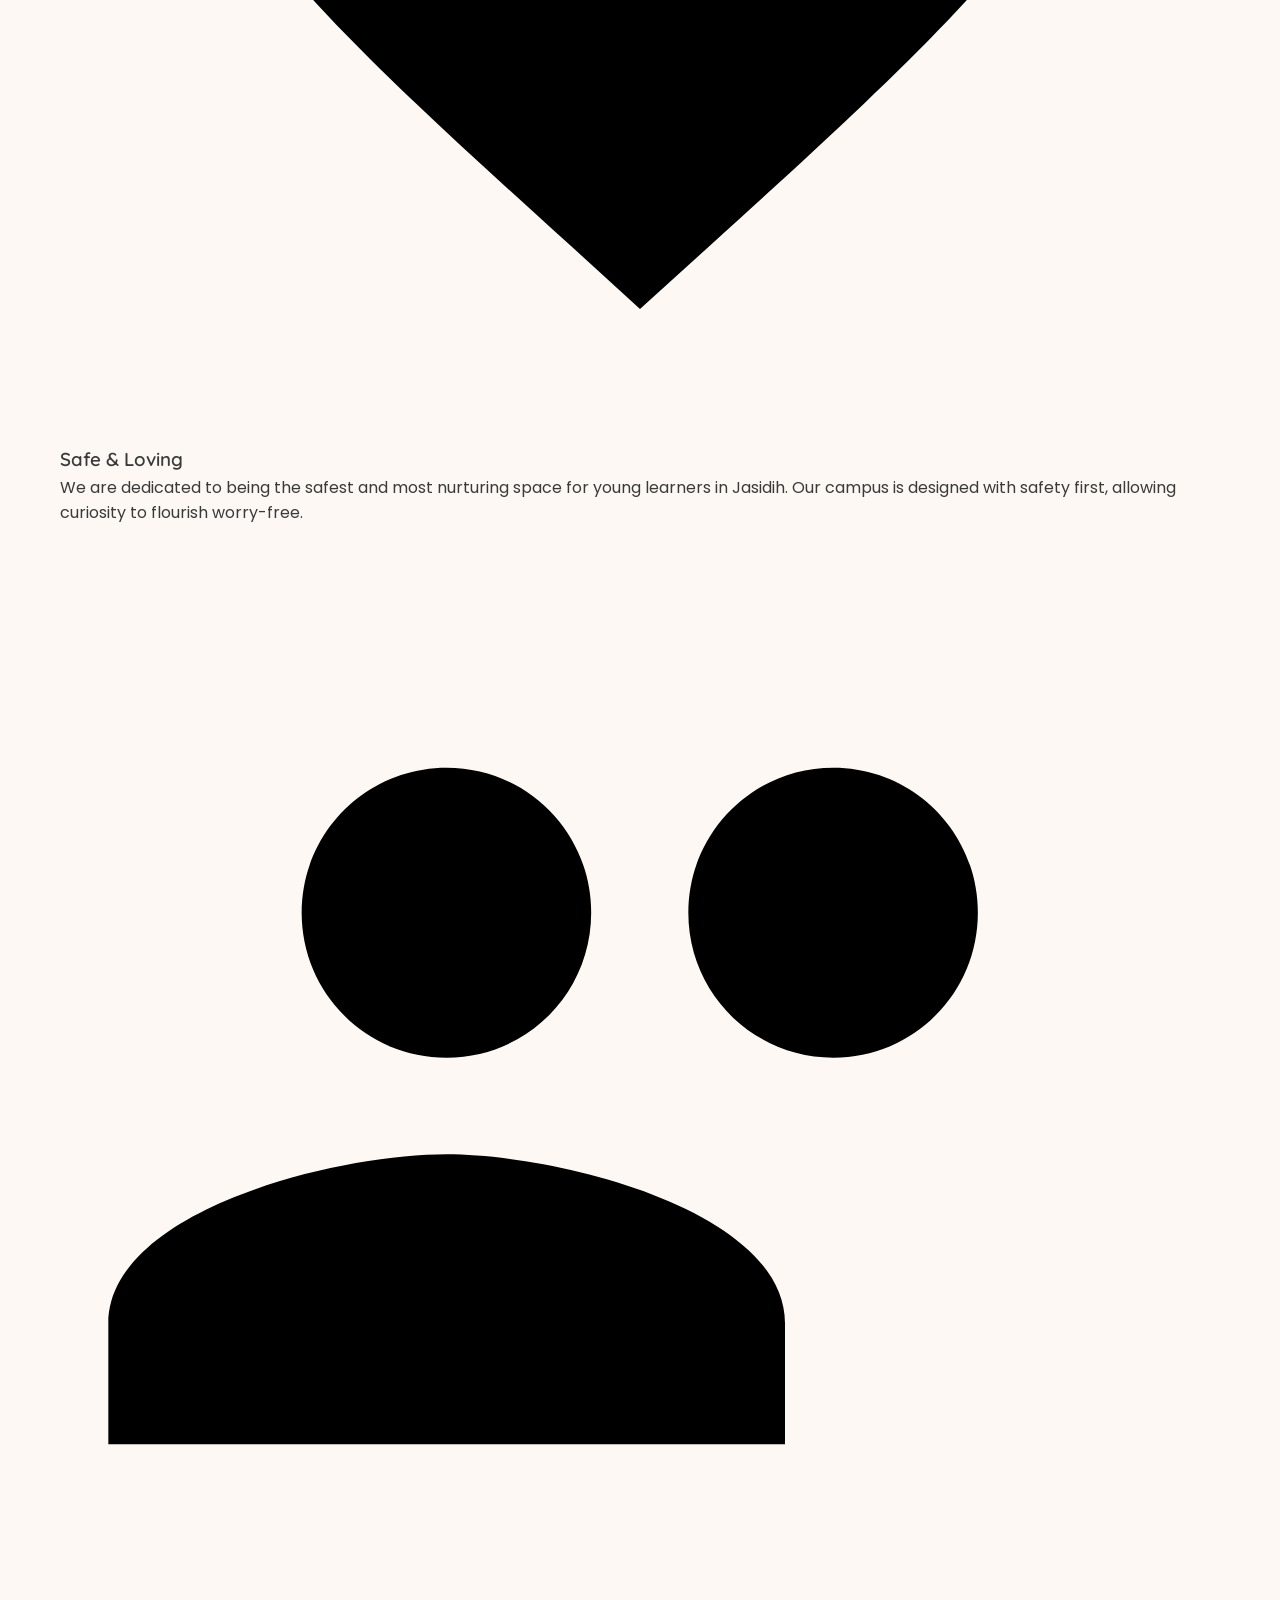
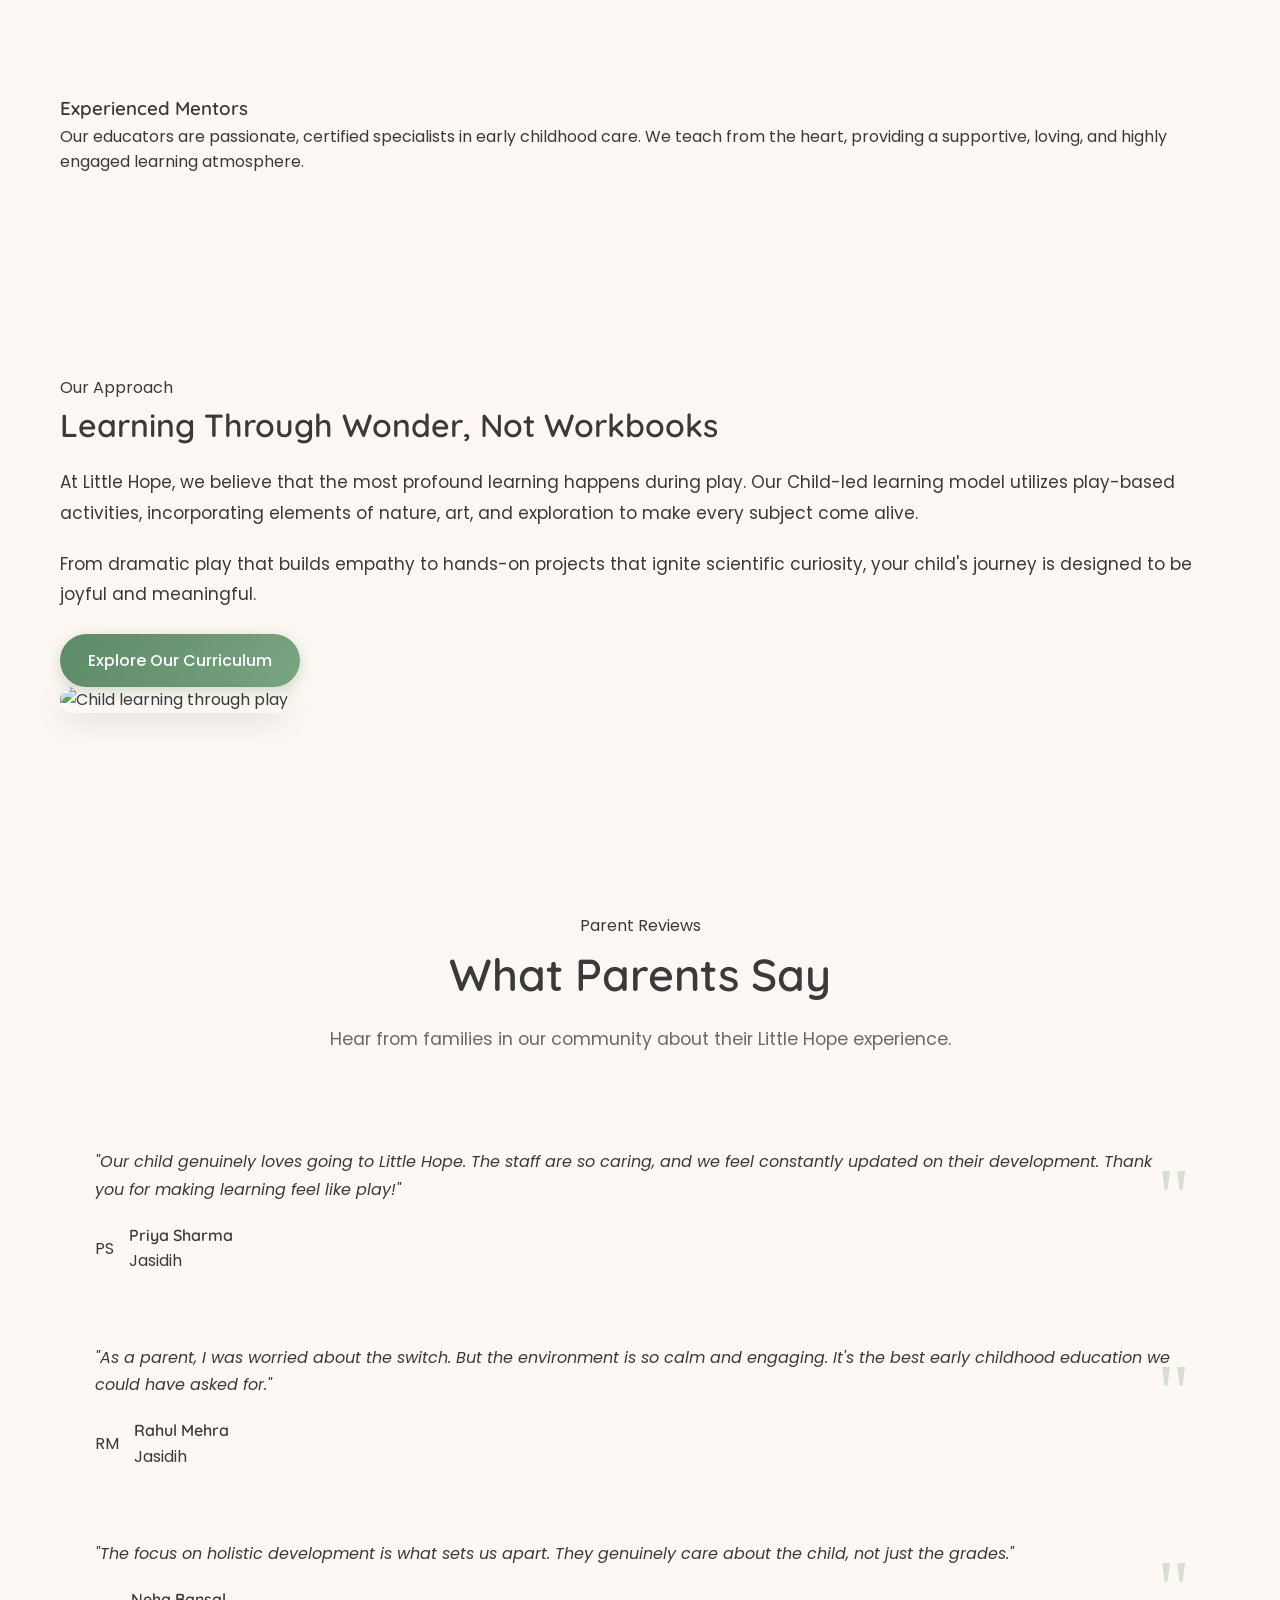
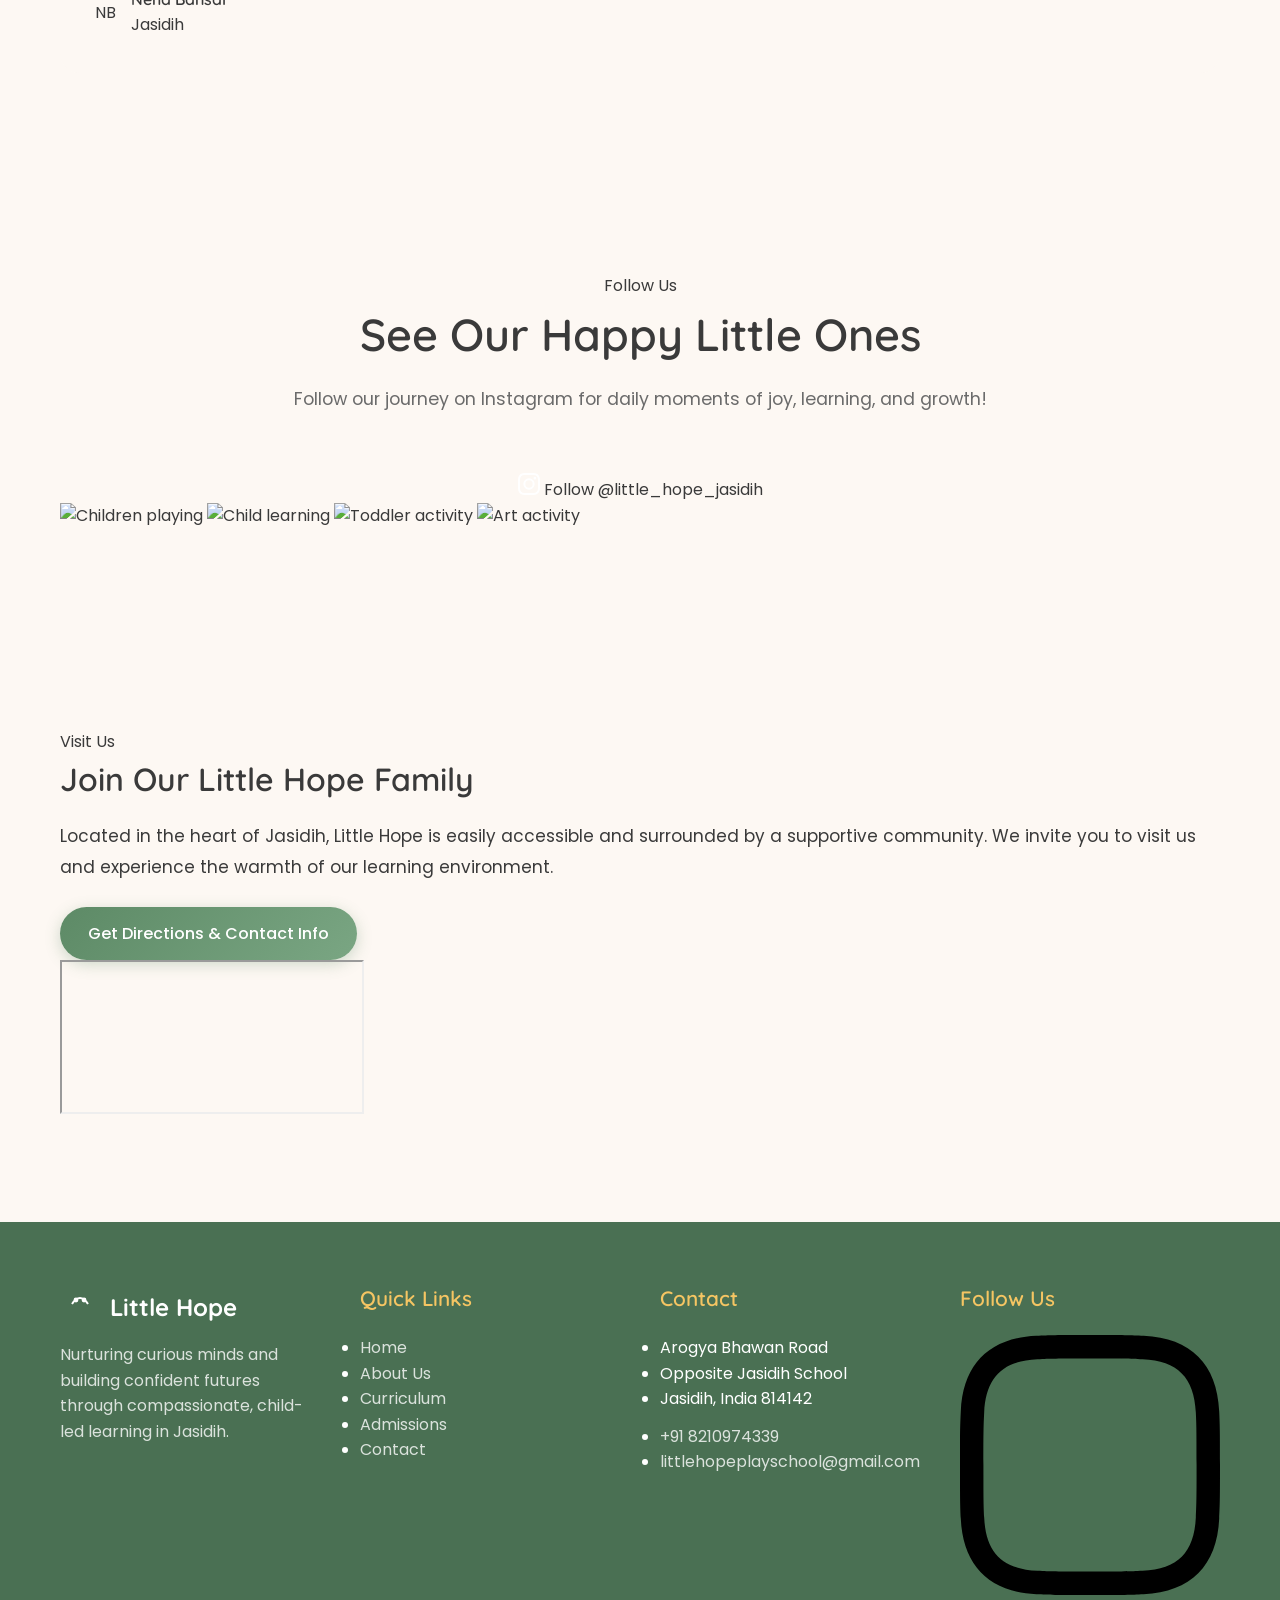
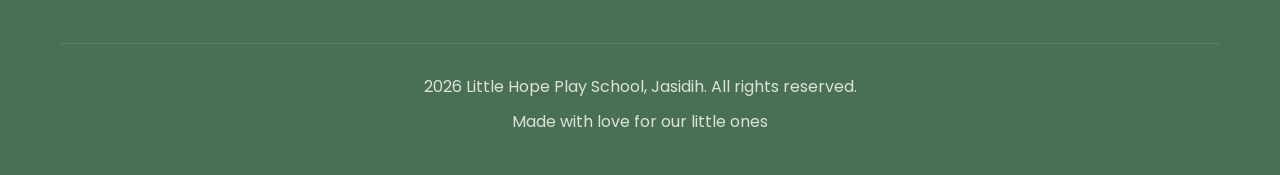
==== commit 83de3666: "Updated website with modern design and colors" ====
--- a/index.html
+++ b/index.html
@@ -6,18 +6,20 @@
     <title>Little Hope Play School, Jasidih | Where Play Meets Potential</title>
     <meta name="description" content="Little Hope Play School in Jasidih: Nurturing curious minds through compassionate, child-led learning. Book your free tour today!">
     <link rel="stylesheet" href="css/style.css">
+    <script src="https://cdn.jsdelivr.net/npm/@emailjs/browser@4/dist/email.min.js"></script>
 </head>
 <body>
     <nav class="navbar">
         <div class="container">
             <a href="index.html" class="logo">
-                <svg viewBox="0 0 100 100">
-                    <circle cx="50" cy="50" r="45" fill="#5D8A66"/>
-                    <path d="M30 55 Q50 25 70 55" stroke="white" stroke-width="4" fill="none"/>
-                    <circle cx="40" cy="45" r="5" fill="white"/>
-                    <circle cx="60" cy="45" r="5" fill="white"/>
-                    <path d="M40 60 Q50 70 60 60" stroke="white" stroke-width="3" fill="none"/>
-                </svg>
+                <div class="logo-icon">
+                    <svg viewBox="0 0 100 100">
+                        <path d="M30 55 Q50 25 70 55" stroke="white" stroke-width="5" fill="none"/>
+                        <circle cx="40" cy="45" r="6" fill="white"/>
+                        <circle cx="60" cy="45" r="6" fill="white"/>
+                        <path d="M40 62 Q50 72 60 62" stroke="white" stroke-width="4" fill="none"/>
+                    </svg>
+                </div>
                 Little Hope
             </a>
             <ul class="nav-links">
@@ -27,11 +29,14 @@
                 <li><a href="admissions.html">Admissions</a></li>
                 <li><a href="contact.html">Contact</a></li>
             </ul>
-            <div class="mobile-menu-btn">
+            <div class="nav-cta">
+                <a href="contact.html" class="btn btn-primary">Book Free Tour</a>
+            </div>
+            <button class="mobile-menu-btn">
                 <span></span>
                 <span></span>
                 <span></span>
-            </div>
+            </button>
         </div>
     </nav>
 
@@ -41,34 +46,42 @@
         <a href="curriculum.html">Curriculum</a>
         <a href="admissions.html">Admissions</a>
         <a href="contact.html">Contact</a>
+        <a href="contact.html" class="btn btn-primary mt-lg">Book Free Tour</a>
     </div>
 
     <section class="hero">
         <div class="container">
-            <div class="hero-content">
-                <h1>Where <span>Play Meets</span> Potential</h1>
-                <p><strong>Little Hope Play School, Jasidih:</strong> Nurturing curious minds and building confident futures through compassionate, child-led learning.</p>
-                <p>Give your child the foundation they need to shine. We blend proven academic concepts with the joy of discovery, ensuring every day is an adventure.</p>
-                <div class="hero-btns">
-                    <a href="contact.html" class="btn btn-primary">Book Your Free Tour Today</a>
-                    <a href="curriculum.html" class="btn btn-secondary">View Our Curriculum Guide</a>
-                </div>
-            </div>
-            <div class="hero-image">
-                <img src="https://images.unsplash.com/photo-1587654780291-39c9404d746b?w=600&h=400&fit=crop" alt="Children playing joyfully">
-            </div>
-        </div>
-    </section>
-
-    <section class="section trust-pillars">
+            <div class="hero-grid">
+                <div class="hero-content">
+                    <span class="badge badge-secondary">Play School in Jasidih</span>
+                    <h1>Where <span>Play Meets</span> Potential</h1>
+                    <p>Nurturing curious minds and building confident futures through compassionate, child-led learning. Give your child the foundation they need to shine!</p>
+                    <div class="hero-btns">
+                        <a href="contact.html" class="btn btn-primary btn-lg">
+                            Book Your Free Tour Today
+                        </a>
+                        <a href="curriculum.html" class="btn btn-secondary btn-lg">
+                            View Our Curriculum
+                        </a>
+                    </div>
+                </div>
+                <div class="hero-image">
+                    <img src="https://images.unsplash.com/photo-1587654780291-39c9404d746b?w=600&h=450&fit=crop" alt="Happy children playing and learning">
+                </div>
+            </div>
+        </div>
+    </section>
+
+    <section class="section section-white">
         <div class="container">
             <div class="section-header">
+                <span class="section-label">Why Parents Love Us</span>
                 <h2>Why Choose Little Hope?</h2>
                 <p>We believe every child is unique, and our approach reflects that belief. Here's what sets us apart.</p>
             </div>
-            <div class="pillars-grid">
-                <div class="pillar-card animate-on-scroll">
-                    <div class="pillar-icon">
+            <div class="grid-3">
+                <div class="card">
+                    <div class="card-icon card-icon-pink">
                         <svg viewBox="0 0 24 24">
                             <path d="M12 2C6.48 2 2 6.48 2 12s4.48 10 10 10 10-4.48 10-10S17.52 2 12 2zm-2 15l-5-5 1.41-1.41L10 14.17l7.59-7.59L19 8l-9 9z"/>
                         </svg>
@@ -76,19 +89,19 @@
                     <h3>Holistic Growth</h3>
                     <p>We don't just teach letters; we nurture whole human beings. Our curriculum focuses equally on cognitive, motor, and emotional intelligence, ensuring balanced, confident development.</p>
                 </div>
-                <div class="pillar-card animate-on-scroll">
-                    <div class="pillar-icon">
+                <div class="card">
+                    <div class="card-icon card-icon-teal">
                         <svg viewBox="0 0 24 24">
                             <path d="M12 21.35l-1.45-1.32C5.4 15.36 2 12.28 2 8.5 2 5.42 4.42 3 7.5 3c1.74 0 3.41.81 4.5 2.09C13.09 3.81 14.76 3 16.5 3 19.58 3 22 5.42 22 8.5c0 3.78-3.4 6.86-8.55 11.54L12 21.35z"/>
                         </svg>
                     </div>
-                    <h3>Safe & Loving Environment</h3>
+                    <h3>Safe & Loving</h3>
                     <p>We are dedicated to being the safest and most nurturing space for young learners in Jasidih. Our campus is designed with safety first, allowing curiosity to flourish worry-free.</p>
                 </div>
-                <div class="pillar-card animate-on-scroll">
-                    <div class="pillar-icon">
+                <div class="card">
+                    <div class="card-icon card-icon-yellow">
                         <svg viewBox="0 0 24 24">
-                            <path d="M16 11c1.66 0 2.99-1.34 2.99-3S17.66 5 16 5c-1.66 0-3 1.34-3 3s1.34 3 3 3zm-8 0c1.66 0 2.99-1.34 2.99-3S9.66 5 8 5C6.34 5 5 6.34 5 8s1.34 3 3 3zm0 2c-2.33 0-7 1.17-7 3.5V19h14v-2.5c0-2.33-4.67-3.5-7-3.5zm8 0c-.29 0-.62.02-.97.05 1.16.84 1.97 1.97 1.97 3.45V19h6v-2.5c0-2.33-4.67-3.5-7-3.5z"/>
+                            <path d="M16 11c1.66 0 2.99-1.34 2.99-3S17.66 5 16 5c-1.66 0-3 1.34-3 3s1.34 3 3 3zm-8 0c1.66 0 2.99-1.34 2.99-3S9.66 5 8 5C6.34 5 5 6.34 5 8s1.34 3 3 3zm0 2c-2.33 0-7 1.17-7 3.5V19h14v-2.5c0-2.33-4.67-3.5-7-3.5z"/>
                         </svg>
                     </div>
                     <h3>Experienced Mentors</h3>
@@ -98,34 +111,36 @@
         </div>
     </section>
 
-    <section class="section curriculum-sneak">
-        <div class="container">
-            <div class="curriculum-content">
-                <div class="curriculum-text animate-on-scroll">
-                    <h3>Learning Through Wonder, Not Workbooks</h3>
-                    <p>At Little Hope, we believe that the most profound learning happens during play. Our Child-led learning model utilizes play-based activities, incorporating elements of nature, art, and exploration to make every subject come alive.</p>
-                    <p>From dramatic play that builds empathy to hands-on projects that ignite scientific curiosity, your child's journey is designed to be joyful and meaningful.</p>
-                    <a href="curriculum.html" class="btn btn-primary">Download Our Curriculum Guide</a>
-                </div>
-                <div class="curriculum-image animate-on-scroll">
-                    <img src="https://images.unsplash.com/photo-1503454537195-1dcabb73ffb9?w=500&h=350&fit=crop" alt="Child learning through play">
-                </div>
-            </div>
-        </div>
-    </section>
-
-    <section class="section testimonials">
+    <section class="section section-soft">
+        <div class="container">
+            <div class="grid-2">
+                <div>
+                    <span class="section-label">Our Approach</span>
+                    <h2 style="font-size: 32px; margin-bottom: 16px;">Learning Through Wonder, Not Workbooks</h2>
+                    <p class="text-mute" style="font-size: 17px; line-height: 1.8; margin-bottom: 20px;">At Little Hope, we believe that the most profound learning happens during play. Our Child-led learning model utilizes play-based activities, incorporating elements of nature, art, and exploration to make every subject come alive.</p>
+                    <p class="text-mute" style="font-size: 17px; line-height: 1.8; margin-bottom: 24px;">From dramatic play that builds empathy to hands-on projects that ignite scientific curiosity, your child's journey is designed to be joyful and meaningful.</p>
+                    <a href="curriculum.html" class="btn btn-primary">Explore Our Curriculum</a>
+                </div>
+                <div>
+                    <img src="https://images.unsplash.com/photo-1503454537195-1dcabb73ffb9?w=500&h=380&fit=crop" alt="Child learning through play" style="border-radius: 16px; box-shadow: 0 8px 32px rgba(0,0,0,0.1);">
+                </div>
+            </div>
+        </div>
+    </section>
+
+    <section class="section section-white">
         <div class="container">
             <div class="section-header">
+                <span class="section-label">Parent Reviews</span>
                 <h2>What Parents Say</h2>
                 <p>Hear from families in our community about their Little Hope experience.</p>
             </div>
-            <div class="testimonials-slider">
+            <div class="testimonial-slider">
                 <div class="testimonial-card">
                     <p>"Our child genuinely loves going to Little Hope. The staff are so caring, and we feel constantly updated on their development. Thank you for making learning feel like play!"</p>
                     <div class="testimonial-author">
-                        <div class="author-avatar">PS</div>
-                        <div class="author-info">
+                        <div class="testimonial-avatar">PS</div>
+                        <div class="testimonial-info">
                             <h4>Priya Sharma</h4>
                             <span>Jasidih</span>
                         </div>
@@ -134,8 +149,8 @@
                 <div class="testimonial-card">
                     <p>"As a parent, I was worried about the switch. But the environment is so calm and engaging. It's the best early childhood education we could have asked for."</p>
                     <div class="testimonial-author">
-                        <div class="author-avatar">RM</div>
-                        <div class="author-info">
+                        <div class="testimonial-avatar">RM</div>
+                        <div class="testimonial-info">
                             <h4>Rahul Mehra</h4>
                             <span>Jasidih</span>
                         </div>
@@ -144,49 +159,52 @@
                 <div class="testimonial-card">
                     <p>"The focus on holistic development is what sets us apart. They genuinely care about the child, not just the grades."</p>
                     <div class="testimonial-author">
-                        <div class="author-avatar">NB</div>
-                        <div class="author-info">
+                        <div class="testimonial-avatar">NB</div>
+                        <div class="testimonial-info">
                             <h4>Neha Bansal</h4>
                             <span>Jasidih</span>
                         </div>
                     </div>
                 </div>
             </div>
-    </section>
-
-    <section class="section" style="background: var(--white);">
+        </div>
+    </section>
+
+    <section class="section section-soft">
         <div class="container">
             <div class="section-header">
-                <h2>Follow Our Journey</h2>
-                <p>See daily moments of joy, learning, and growth at Little Hope.</p>
-            </div>
-            <div style="text-align: center; margin-bottom: 30px;">
-                <a href="https://instagram.com/little_hope_jasidih" target="_blank" class="btn btn-primary" style="background: linear-gradient(45deg, #f09433, #e6683c, #dc2743, #cc2366, #bc1888);">
-                    <svg width="20" height="20" viewBox="0 0 24 24" fill="white">
+                <span class="section-label">Follow Us</span>
+                <h2>See Our Happy Little Ones</h2>
+                <p>Follow our journey on Instagram for daily moments of joy, learning, and growth!</p>
+            </div>
+            <div style="text-align: center;">
+                <a href="https://instagram.com/little_hope_jasidih" target="_blank" class="social-btn">
+                    <svg width="22" height="22" viewBox="0 0 24 24" fill="white">
                         <path d="M12 2.163c3.204 0 3.584.012 4.85.07 3.252.148 4.771 1.691 4.919 4.919.058 1.265.069 1.645.069 4.849 0 3.205-.012 3.584-.069 4.849-.149 3.225-1.664 4.771-4.919 4.919-1.266.058-1.644.07-4.85.07-3.204 0-3.584-.012-4.849-.07-3.26-.149-4.771-1.699-4.919-4.92-.058-1.265-.07-1.644-.07-4.849 0-3.204.013-3.583.07-4.849.149-3.227 1.664-4.771 4.919-4.919 1.266-.057 1.645-.069 4.849-.069zM12 0C8.741 0 8.333.014 7.053.072 2.695.272.273 2.69.073 7.052.014 8.333 0 8.741 0 12c0 3.259.014 3.668.072 4.948.2 4.358 2.618 6.78 6.98 6.98C8.333 23.986 8.741 24 12 24c3.259 0 3.668-.014 4.948-.072 4.354-.2 6.782-2.618 6.979-6.98.059-1.28.073-1.689.073-4.948 0-3.259-.014-3.667-.072-4.947-.196-4.354-2.617-6.78-6.979-6.98C15.668.014 15.259 0 12 0zm0 5.838a6.162 6.162 0 100 12.324 6.162 6.162 0 000-12.324zM12 16a4 4 0 110-8 4 4 0 010 8zm6.406-11.845a1.44 1.44 0 100 2.881 1.44 1.44 0 000-2.881z"/>
                     </svg>
                     Follow @little_hope_jasidih
                 </a>
             </div>
-            <div style="display: grid; grid-template-columns: repeat(auto-fit, minmax(200px, 1fr)); gap: 15px;">
-                <img src="https://images.unsplash.com/photo-1587654780291-39c9404d746b?w=300&h=300&fit=crop" alt="Children playing" style="border-radius: 15px; width: 100%; height: 200px; object-fit: cover;">
-                <img src="https://images.unsplash.com/photo-1503454537195-1dcabb73ffb9?w=300&h=300&fit=crop" alt="Child learning" style="border-radius: 15px; width: 100%; height: 200px; object-fit: cover;">
-                <img src="https://images.unsplash.com/photo-1544776193-352d25ca82cd?w=300&h=300&fit=crop" alt="Toddler activity" style="border-radius: 15px; width: 100%; height: 200px; object-fit: cover;">
-                <img src="https://images.unsplash.com/photo-1596462502278-27bfdc403348?w=300&h=300&fit=crop" alt="Art activity" style="border-radius: 15px; width: 100%; height: 200px; object-fit: cover;">
-            </div>
-        </div>
-    </section>
-
-    <section class="section location-tease">
-        <div class="container">
-            <div class="location-content">
-                <div class="location-text animate-on-scroll">
-                    <h3>Join Our Little Hope Family</h3>
-                    <p>Located in the heart of Jasidih, Little Hope is easily accessible and surrounded by a supportive community. We invite you to visit us and experience the warmth of our learning environment.</p>
-                    <a href="contact.html" class="btn btn-primary">See Our Full Location Details</a>
-                </div>
-                <div class="location-map animate-on-scroll">
-                    <iframe src="https://www.google.com/maps/embed?pb=!1m18!1m12!1m3!1d3612.5!2d86.6458!3d24.52!2m3!1f0!2f0!3f0!3m2!1i1024!2i768!4f13.1!3m3!1m2!1s0x39f10530f6f5f0c7%3A0x6b4f4c5a9e3d1f2a!2sJasidih%20School!5e0!3m2!1sen!2sin!4v1" allowfullscreen="" loading="lazy" referrerpolicy="no-referrer-when-downgrade"></iframe>
+            <div class="social-gallery">
+                <img src="https://images.unsplash.com/photo-1587654780291-39c9404d746b?w=300&h=200&fit=crop" alt="Children playing">
+                <img src="https://images.unsplash.com/photo-1503454537195-1dcabb73ffb9?w=300&h=200&fit=crop" alt="Child learning">
+                <img src="https://images.unsplash.com/photo-1544776193-352d25ca82cd?w=300&h=200&fit=crop" alt="Toddler activity">
+                <img src="https://images.unsplash.com/photo-1596462502278-27bfdc403348?w=300&h=200&fit=crop" alt="Art activity">
+            </div>
+        </div>
+    </section>
+
+    <section class="section section-white">
+        <div class="container">
+            <div class="grid-2">
+                <div>
+                    <span class="section-label">Visit Us</span>
+                    <h2 style="font-size: 32px; margin-bottom: 16px;">Join Our Little Hope Family</h2>
+                    <p class="text-mute" style="font-size: 17px; line-height: 1.8; margin-bottom: 24px;">Located in the heart of Jasidih, Little Hope is easily accessible and surrounded by a supportive community. We invite you to visit us and experience the warmth of our learning environment.</p>
+                    <a href="contact.html" class="btn btn-primary">Get Directions & Contact Info</a>
+                </div>
+                <div class="map-container">
+                    <iframe src="https://www.google.com/maps/embed?pb=!1m18!1m12!1m3!1d3612.5!2d86.6458!3d24.52!2m3!1f0!2f0!3f0!3m2!1i1024!2i768!4f13.1!3m3!1m2!1s0x39f10530f6f5f0c7%3A0x6b4f4c5a9e3d1f2a!2sJasidih%20School!5e0!3m2!1sen!2sin!4v1" allowfullscreen="" loading="lazy"></iframe>
                 </div>
             </div>
         </div>
@@ -195,32 +213,53 @@
     <footer class="footer">
         <div class="container">
             <div class="footer-grid">
-                <div>
-                    <h4>Little Hope Play School</h4>
+                <div class="footer-brand">
+                    <a href="index.html" class="logo" style="color: var(--on-primary);">
+                        <div class="logo-icon">
+                            <svg viewBox="0 0 100 100">
+                                <path d="M30 55 Q50 25 70 55" stroke="white" stroke-width="5" fill="none"/>
+                                <circle cx="40" cy="45" r="6" fill="white"/>
+                                <circle cx="60" cy="45" r="6" fill="white"/>
+                            </svg>
+                        </div>
+                        Little Hope
+                    </a>
                     <p>Nurturing curious minds and building confident futures through compassionate, child-led learning in Jasidih.</p>
                 </div>
                 <div>
                     <h4>Quick Links</h4>
-                    <p><a href="index.html">Home</a></p>
-                    <p><a href="about.html">About Us</a></p>
-                    <p><a href="curriculum.html">Curriculum</a></p>
-                    <p><a href="admissions.html">Admissions</a></p>
-                    <p><a href="contact.html">Contact</a></p>
+                    <ul class="footer-links">
+                        <li><a href="index.html">Home</a></li>
+                        <li><a href="about.html">About Us</a></li>
+                        <li><a href="curriculum.html">Curriculum</a></li>
+                        <li><a href="admissions.html">Admissions</a></li>
+                        <li><a href="contact.html">Contact</a></li>
+                    </ul>
+                </div>
+                <div>
+                    <h4>Contact</h4>
+                    <ul class="footer-links">
+                        <li>Arogya Bhawan Road</li>
+                        <li>Opposite Jasidih School</li>
+                        <li>Jasidih, India 814142</li>
+                        <li style="margin-top: 12px;"><a href="tel:+918210974339">+91 8210974339</a></li>
+                        <li><a href="mailto:littlehopeplayschool@gmail.com">littlehopeplayschool@gmail.com</a></li>
+                    </ul>
                 </div>
                 <div>
                     <h4>Follow Us</h4>
-                    <p><a href="https://instagram.com/little_hope_jasidih" target="_blank">Instagram: @little_hope_jasidih</a></p>
-                </div>
-                <div>
-                    <h4>Contact Us</h4>
-                    <p>Arogya Bhawan Road, Opposite Jasidih School</p>
-                    <p>Jasidih, India 814142</p>
-                    <p>Phone: +91 8210974339</p>
-                    <p>Email: littlehopeplayschool@gmail.com</p>
+                    <div class="footer-social">
+                        <a href="https://instagram.com/little_hope_jasidih" target="_blank">
+                            <svg viewBox="0 0 24 24">
+                                <path d="M12 2.163c3.204 0 3.584.012 4.85.07 3.252.148 4.771 1.691 4.919 4.919.058 1.265.069 1.645.069 4.849 0 3.205-.012 3.584-.069 4.849-.149 3.225-1.664 4.771-4.919 4.919-1.266.058-1.644.07-4.85.07-3.204 0-3.584-.012-4.849-.07-3.26-.149-4.771-1.699-4.919-4.92-.058-1.265-.07-1.644-.07-4.849 0-3.204.013-3.583.07-4.849.149-3.227 1.664-4.771 4.919-4.919 1.266-.057 1.645-.069 4.849-.069zM12 0C8.741 0 8.333.014 7.053.072 2.695.272.273 2.69.073 7.052.014 8.333 0 8.741 0 12c0 3.259.014 3.668.072 4.948.2 4.358 2.618 6.78 6.98 6.98C8.333 23.986 8.741 24 12 24c3.259 0 3.668-.014 4.948-.072 4.354-.2 6.782-2.618 6.979-6.98.059-1.28.073-1.689.073-4.948 0-3.259-.014-3.667-.072-4.947-.196-4.354-2.617-6.78-6.979-6.98C15.668.014 15.259 0 12 0z"/>
+                            </svg>
+                        </a>
+                    </div>
                 </div>
             </div>
             <div class="footer-bottom">
-                <p>&copy; 2026 Little Hope Play School, Jasidih. All rights reserved.</p>
+                <p>2026 Little Hope Play School, Jasidih. All rights reserved.</p>
+                <p>Made with love for our little ones</p>
             </div>
         </div>
     </footer>
--- a/css/style.css
+++ b/css/style.css
@@ -1170,6 +1170,205 @@
     .contact-form {
         padding: 25px;
     }
+
+    .hero h1 {
+        font-size: 2rem;
+    }
+
+    .hero p {
+        font-size: 1rem;
+    }
+
+    .section-header h2 {
+        font-size: 1.8rem;
+    }
+
+    .section-header p {
+        font-size: 1rem;
+    }
+
+    .btn {
+        padding: 12px 24px;
+        font-size: 0.9rem;
+    }
+
+    .hero-btns {
+        flex-direction: column;
+        gap: 10px;
+    }
+
+    .hero-btns .btn {
+        width: 100%;
+        justify-content: center;
+    }
+
+    .footer-grid {
+        grid-template-columns: 1fr;
+        text-align: center;
+    }
+
+    .footer h4 {
+        font-size: 1.1rem;
+    }
+
+    .testimonial-card {
+        flex: 0 0 280px;
+    }
+
+    .testimonials-slider {
+        padding: 10px 0;
+    }
+
+    .step-card {
+        margin-bottom: 20px;
+    }
+
+    .info-grid {
+        grid-template-columns: 1fr;
+    }
+
+    .contact-details {
+        gap: 15px;
+    }
+
+    .contact-item {
+        flex-direction: column;
+        align-items: center;
+        text-align: center;
+    }
+
+    .contact-icon {
+        margin-bottom: 10px;
+    }
+
+    .contact-form input,
+    .contact-form select,
+    .contact-form textarea {
+        font-size: 16px;
+    }
+
+    .facilities-gallery {
+        grid-template-columns: 1fr;
+    }
+
+    .facility-image {
+        height: 150px;
+    }
+
+    .philosophy-visual .tree-visual {
+        width: 200px;
+        height: 250px;
+    }
+
+    .program-details {
+        gap: 15px;
+    }
+
+    .program-detail-item {
+        padding: 15px;
+    }
+
+    .feature-card {
+        margin-bottom: 20px;
+    }
+
+    .pillar-card {
+        padding: 30px 20px;
+    }
+
+    .domain-card {
+        padding: 25px;
+    }
+}
+
+@media (max-width: 480px) {
+    .navbar {
+        padding: 10px 0;
+    }
+
+    .logo {
+        font-size: 1.2rem;
+    }
+
+    .logo svg {
+        width: 32px;
+        height: 32px;
+    }
+
+    .hero-page {
+        min-height: 50vh;
+        padding-top: 80px;
+    }
+
+    .hero-page h1 {
+        font-size: 1.8rem;
+    }
+
+    .hero-page p {
+        font-size: 0.95rem;
+    }
+
+    .section-header {
+        margin-bottom: 40px;
+    }
+
+    .section-header h2 {
+        font-size: 1.5rem;
+    }
+
+    .pillar-icon {
+        width: 60px;
+        height: 60px;
+    }
+
+    .pillar-icon svg {
+        width: 30px;
+        height: 30px;
+    }
+
+    .pillar-card h3 {
+        font-size: 1.2rem;
+    }
+
+    .pillar-card p {
+        font-size: 0.9rem;
+    }
+
+    .testimonial-card {
+        flex: 0 0 250px;
+        padding: 25px;
+    }
+
+    .author-avatar {
+        width: 40px;
+        height: 40px;
+        font-size: 0.9rem;
+    }
+
+    .location-map iframe {
+        height: 250px;
+    }
+
+    .contact-map iframe {
+        height: 200px;
+    }
+
+    .educator-card {
+        padding: 20px;
+    }
+
+    .educator-avatar {
+        width: 60px;
+        height: 60px;
+    }
+
+    .form-group {
+        margin-bottom: 15px;
+    }
+
+    .form-group label {
+        font-size: 0.9rem;
+    }
 }
 
 @keyframes fadeInUp {
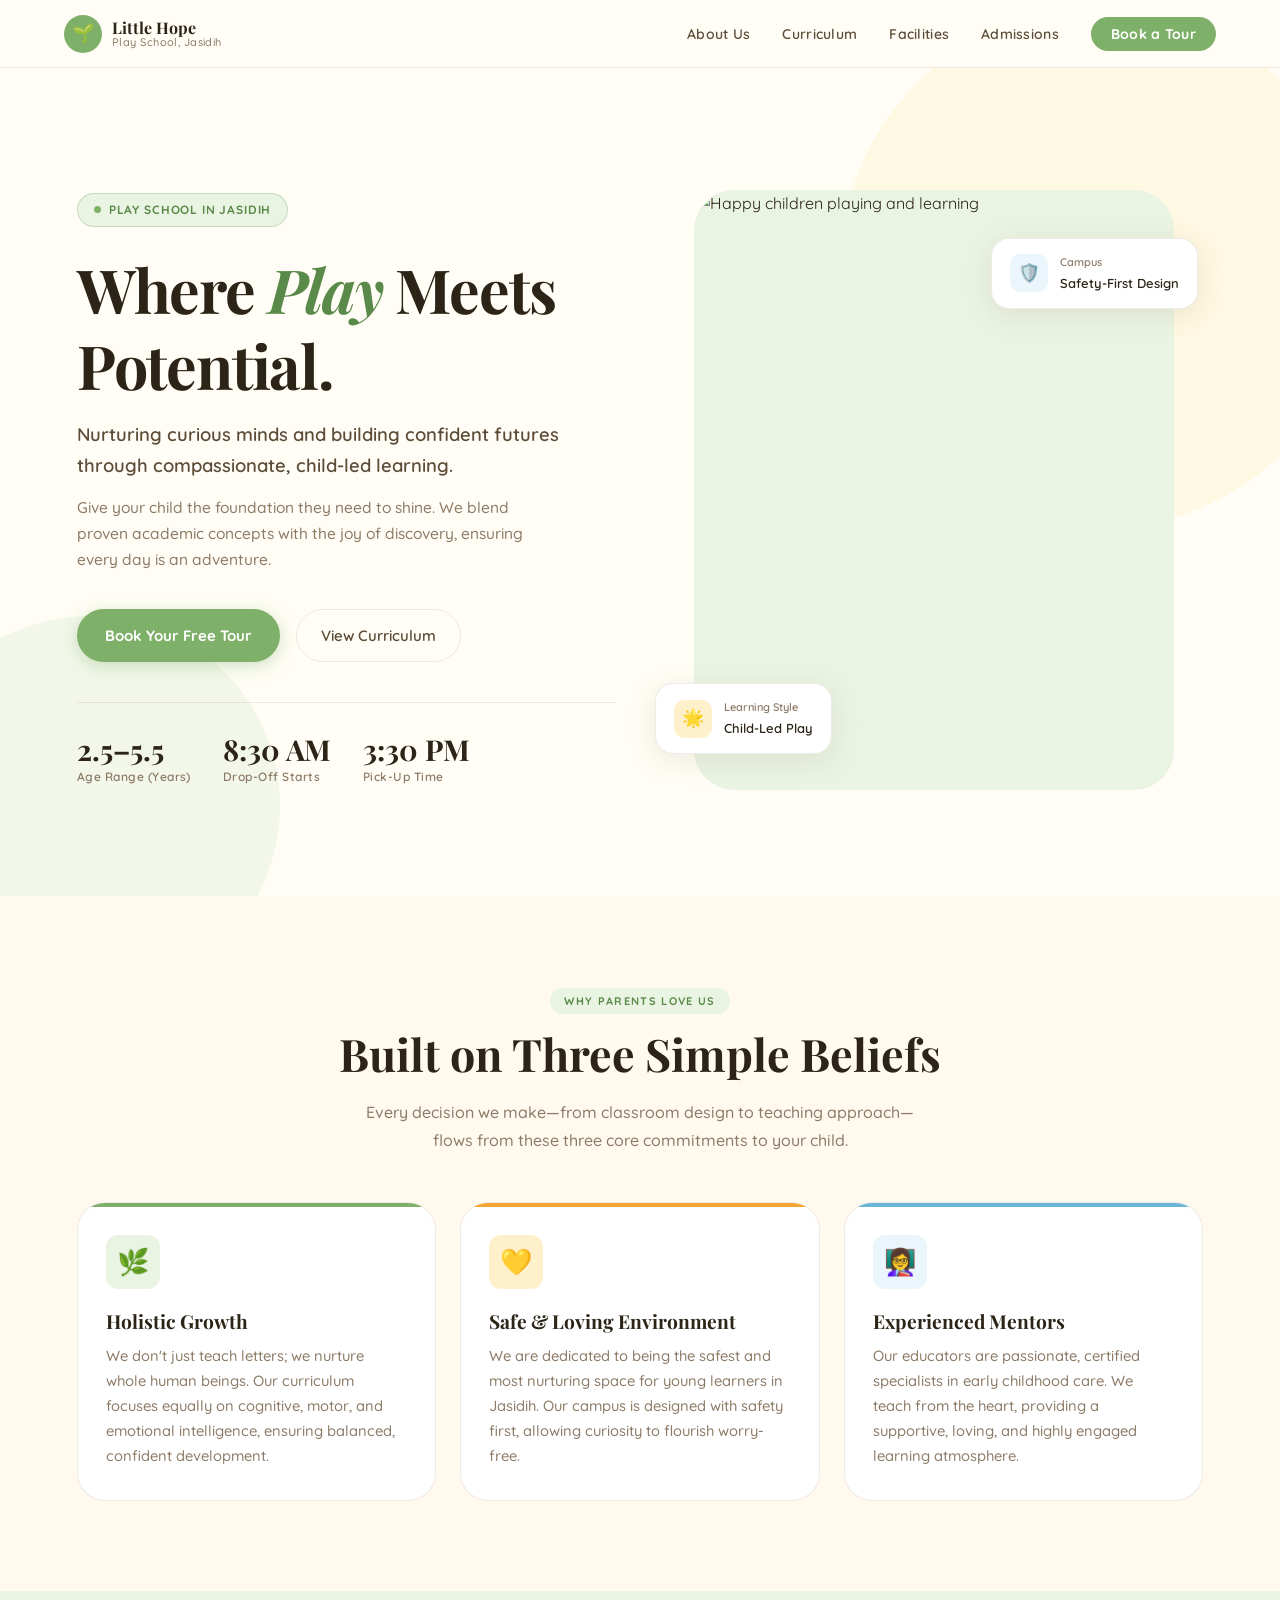
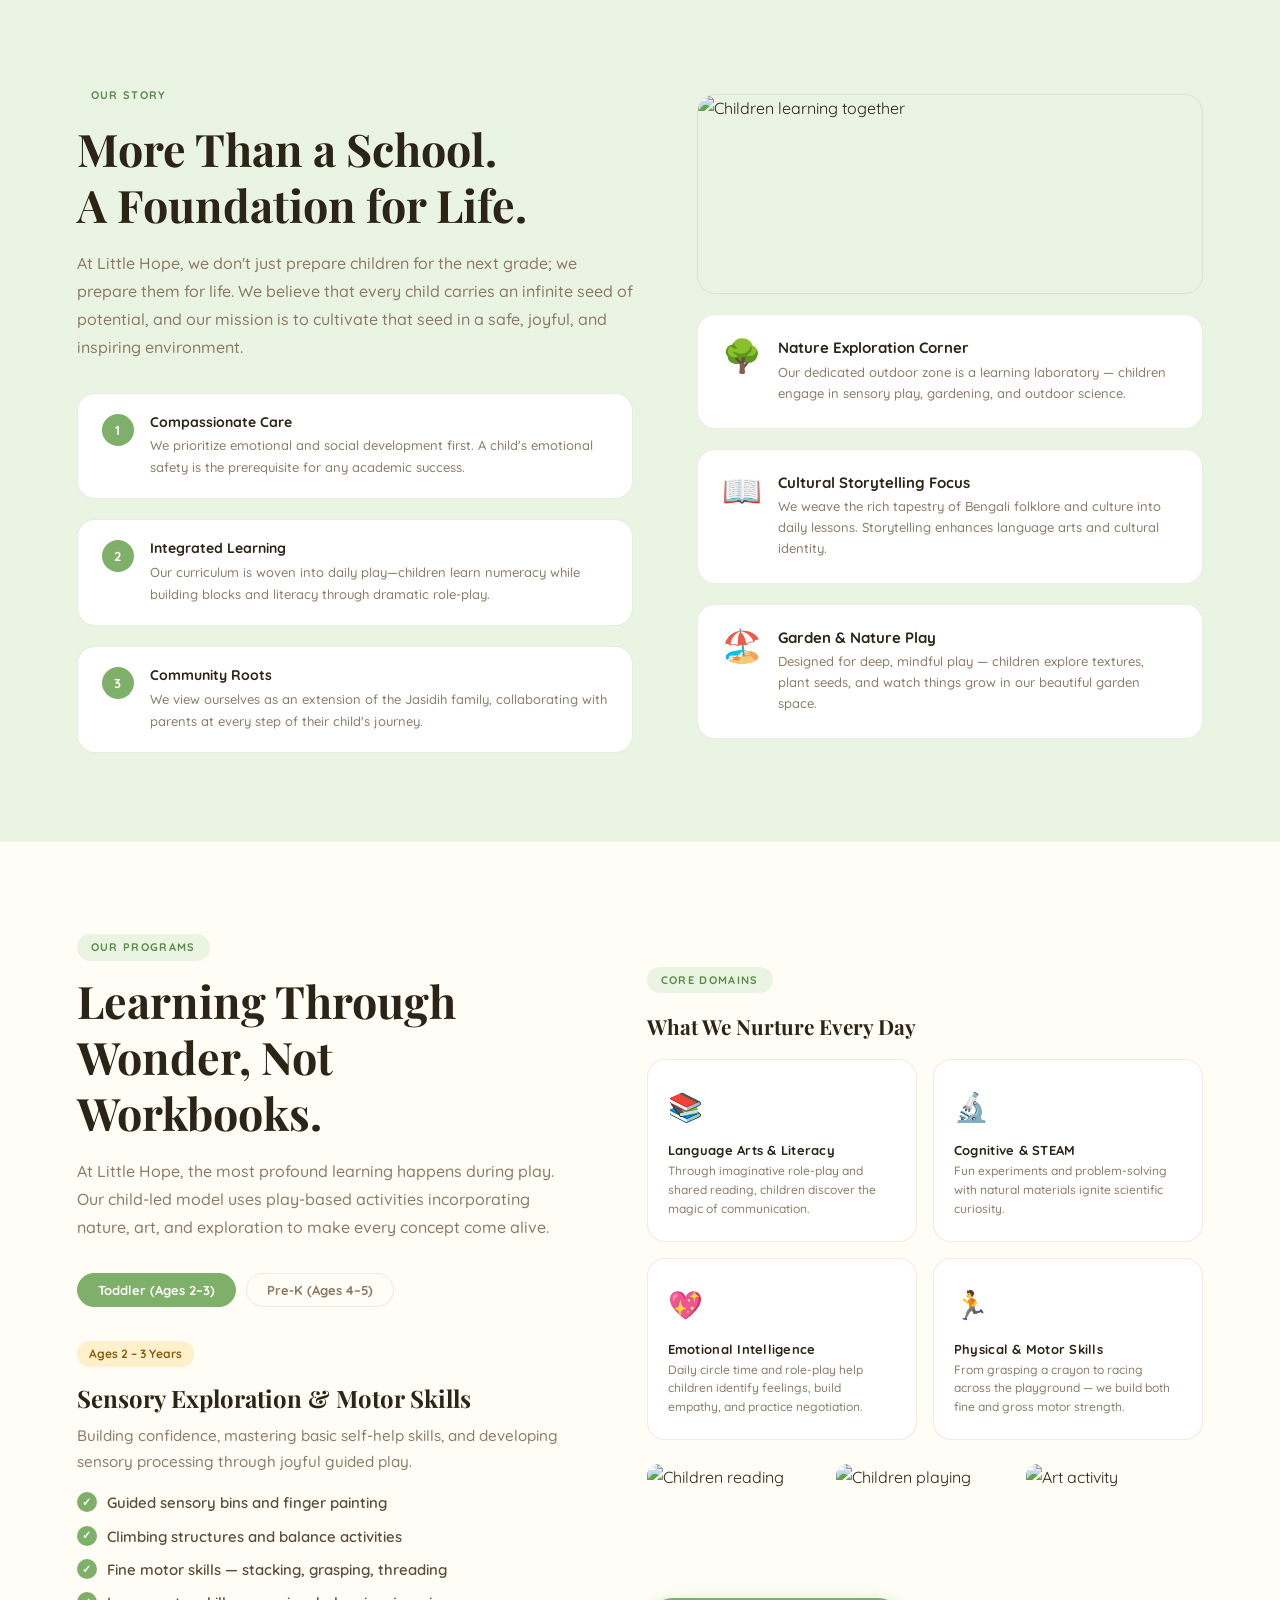
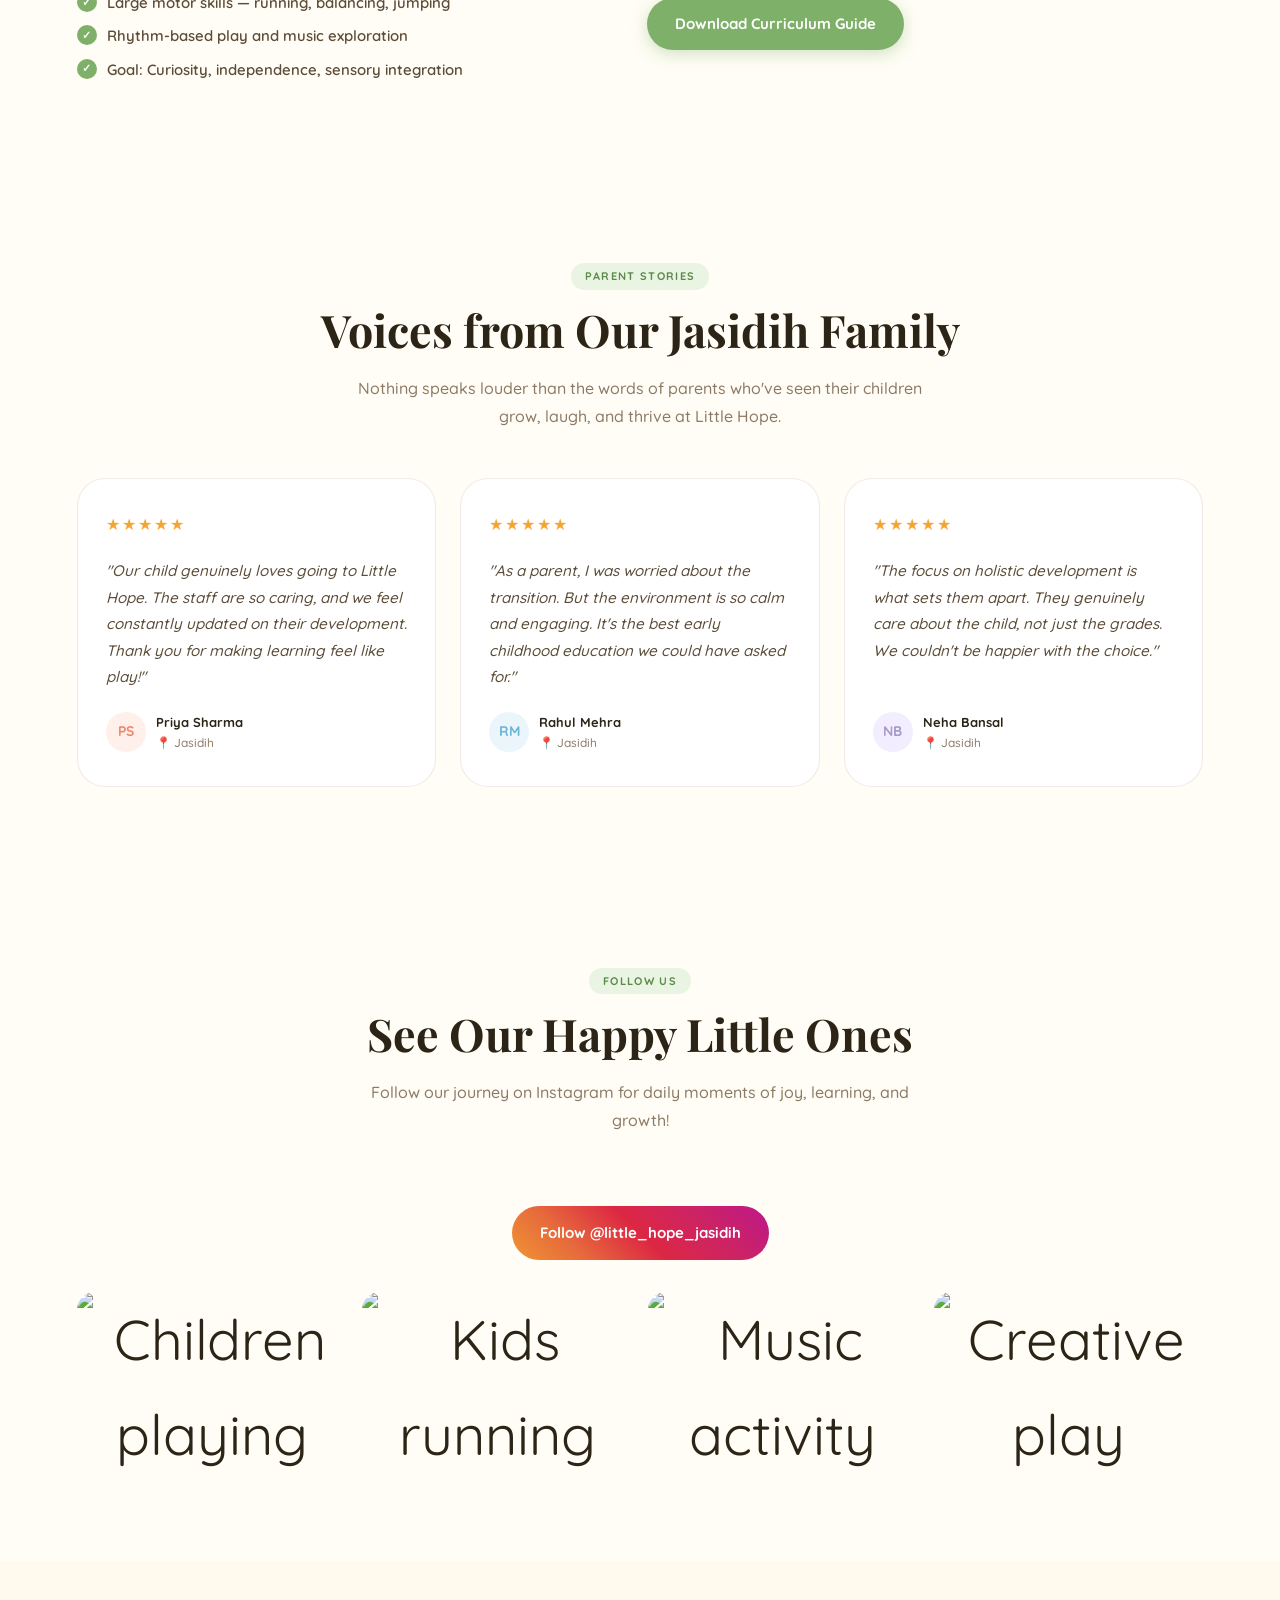
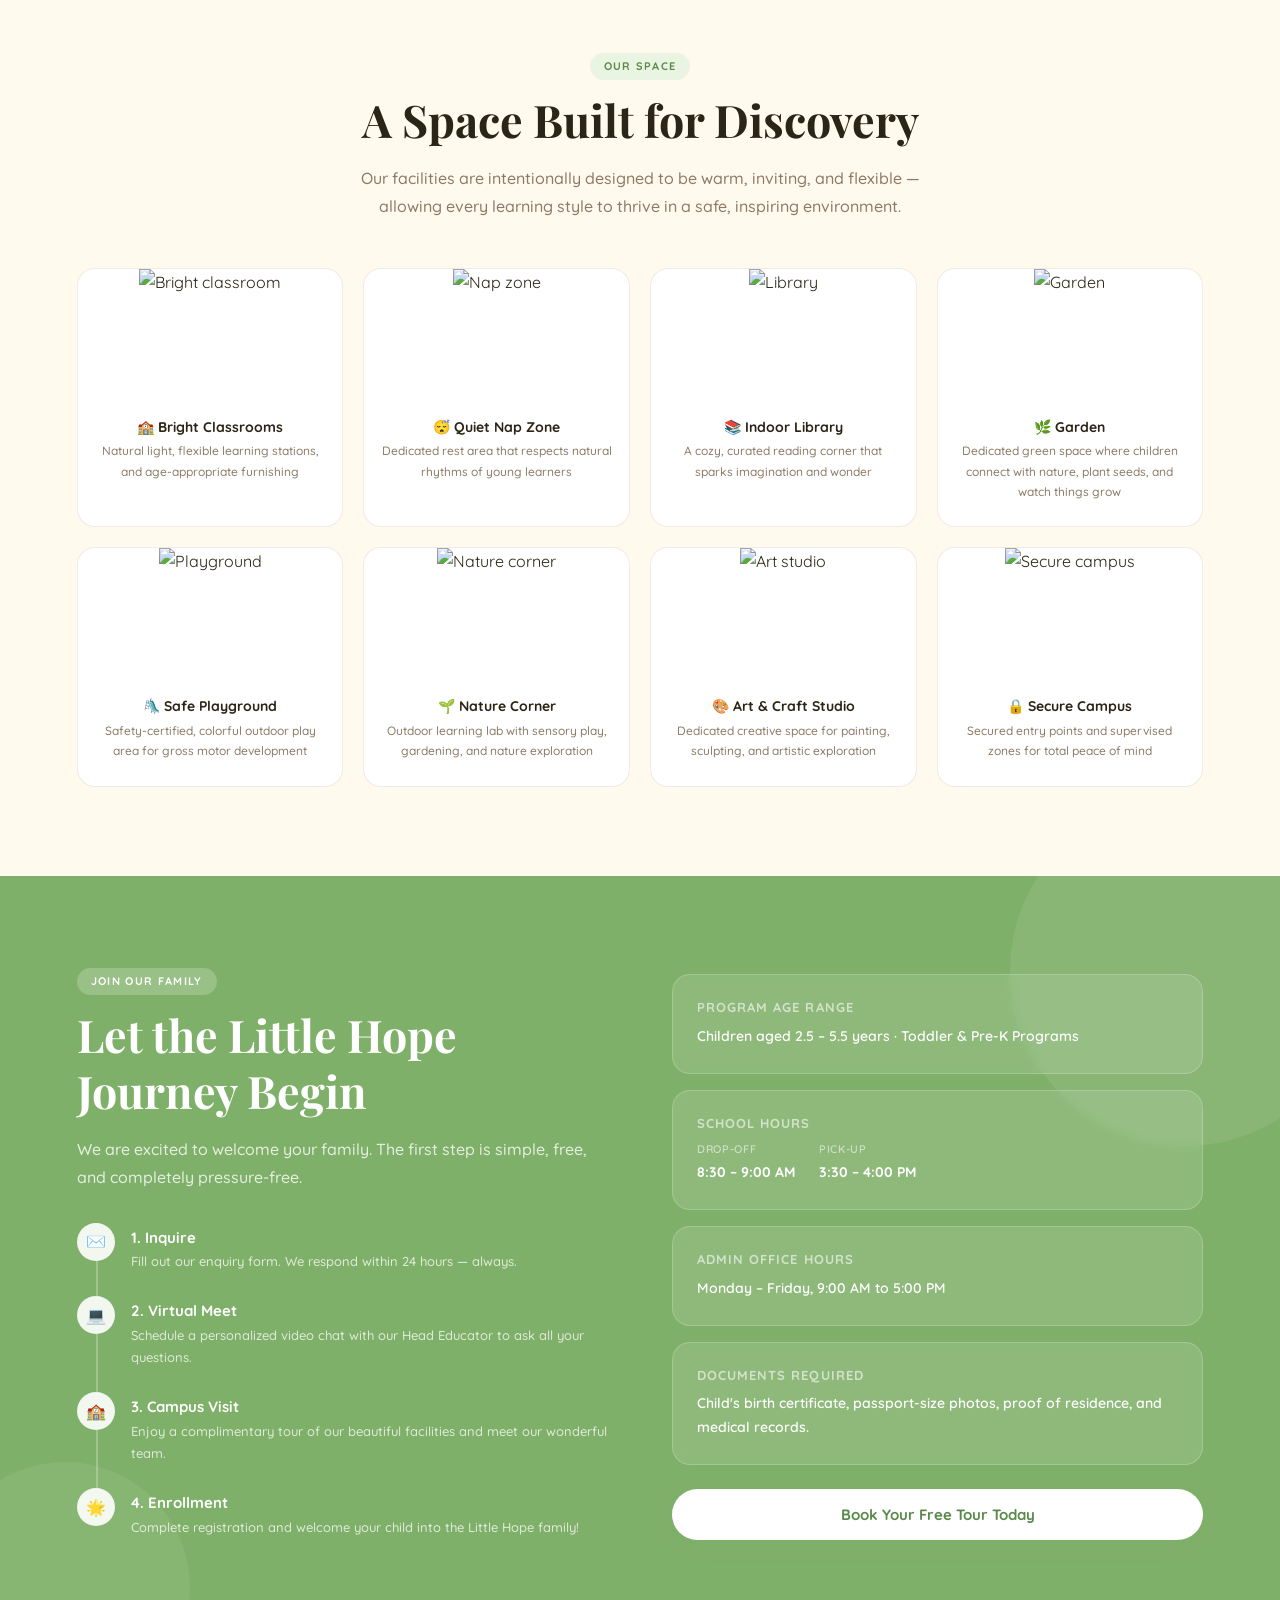
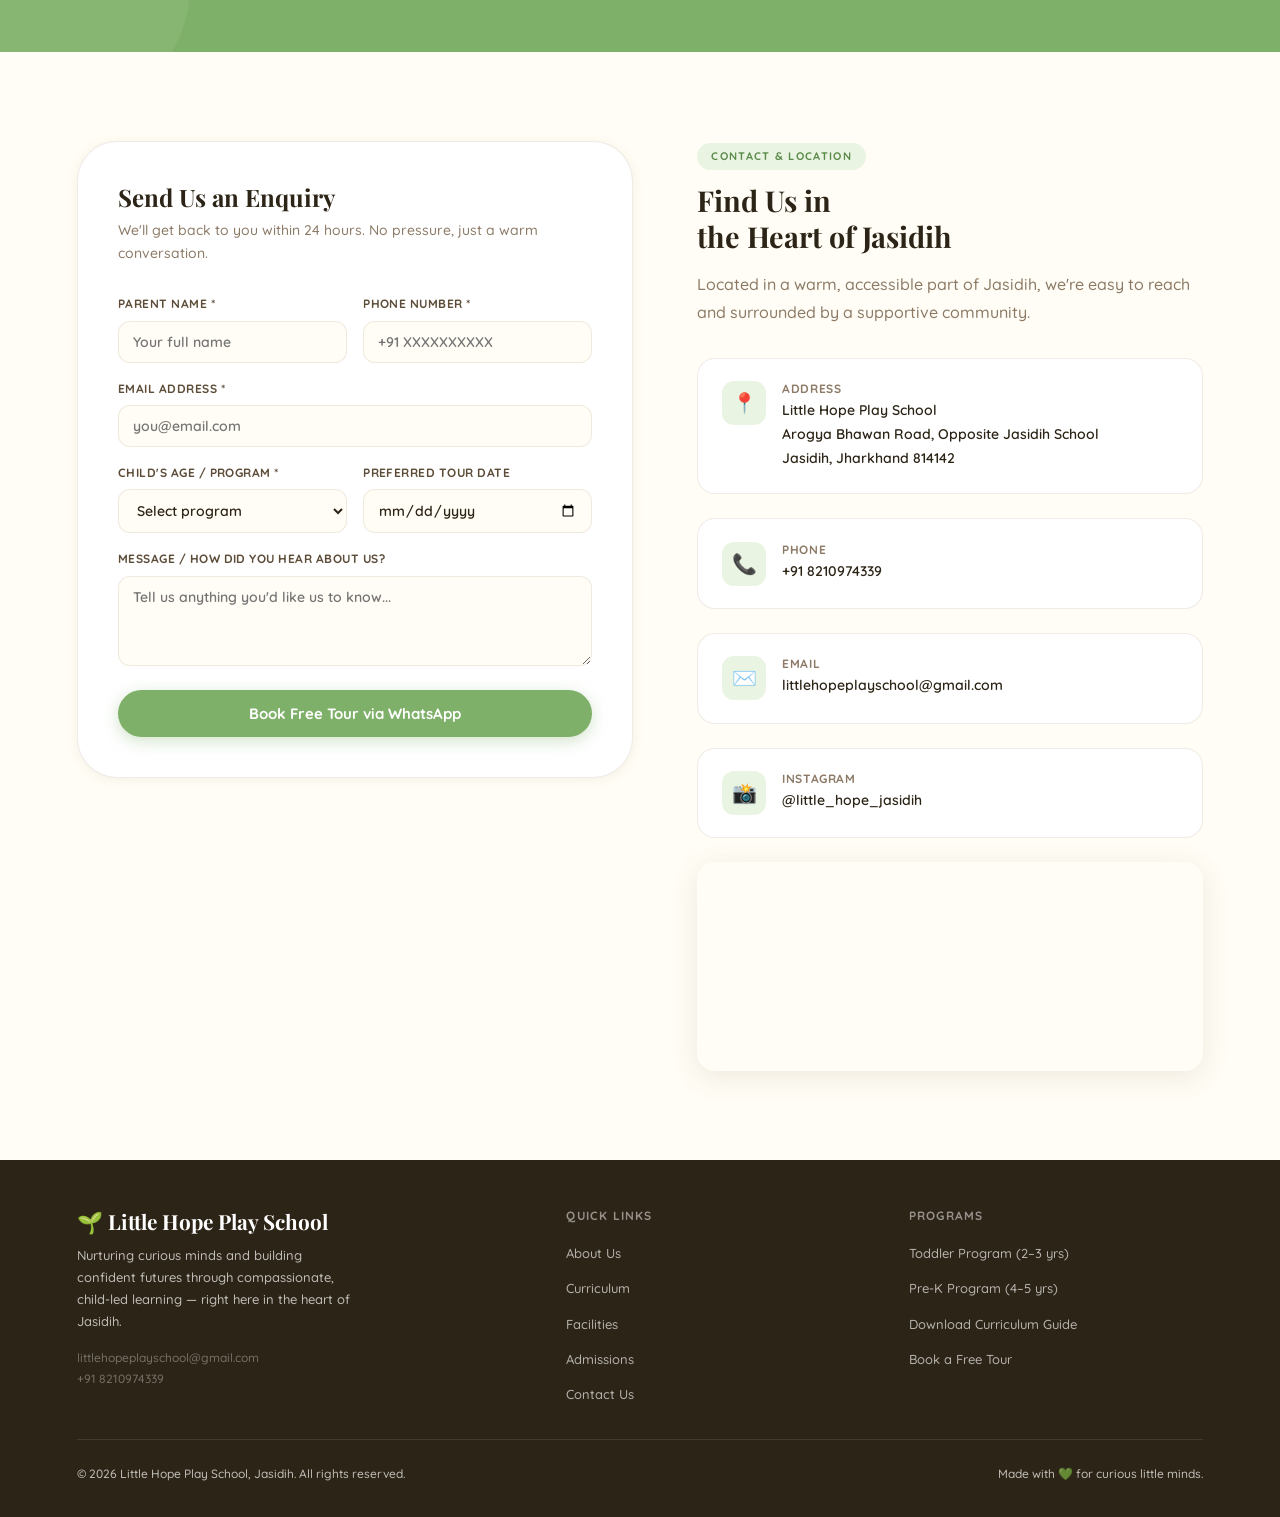
==== commit 120bb0e5: "added update to website" ====
--- a/index.html
+++ b/index.html
@@ -1,269 +1,1768 @@
 <!DOCTYPE html>
 <html lang="en">
 <head>
-    <meta charset="UTF-8">
-    <meta name="viewport" content="width=device-width, initial-scale=1.0">
-    <title>Little Hope Play School, Jasidih | Where Play Meets Potential</title>
-    <meta name="description" content="Little Hope Play School in Jasidih: Nurturing curious minds through compassionate, child-led learning. Book your free tour today!">
-    <link rel="stylesheet" href="css/style.css">
-    <script src="https://cdn.jsdelivr.net/npm/@emailjs/browser@4/dist/email.min.js"></script>
+  <meta charset="UTF-8">
+  <meta name="viewport" content="width=device-width, initial-scale=1.0">
+  <title>Little Hope Play School, Jasidih | Where Play Meets Potential</title>
+  <meta name="description" content="Little Hope Play School in Jasidih: Nurturing curious minds through compassionate, child-led learning. Book your free tour today!">
+  <link rel="preconnect" href="https://fonts.googleapis.com">
+  <link href="https://fonts.googleapis.com/css2?family=Quicksand:wght@400;500;600;700&family=Playfair+Display:wght@400;600;700&display=swap" rel="stylesheet">
+  <style>
+    *, *::before, *::after { box-sizing: border-box; margin: 0; padding: 0; }
+
+    :root {
+      --cream: #FFFDF5;
+      --warm-white: #FFF9EE;
+      --pale-yellow: #FFF3D0;
+      --sage: #7FB069;
+      --sage-dark: #5A8A49;
+      --sage-light: #EAF4E2;
+      --sunflower: #F4A535;
+      --sunflower-light: #FFF0CC;
+      --blush: #F2856A;
+      --blush-light: #FFF0EC;
+      --sky: #6BB5D6;
+      --sky-light: #EBF6FC;
+      --lavender: #A89AC8;
+      --lavender-light: #F2EEFF;
+      --brown: #7C5C3E;
+      --text-dark: #2C2416;
+      --text-mid: #5C4C38;
+      --text-soft: #8C7A66;
+      --border: rgba(124,92,62,0.12);
+      --shadow-sm: 0 2px 12px rgba(124,92,62,0.08);
+      --shadow-md: 0 6px 28px rgba(124,92,62,0.12);
+      --r-sm: 12px;
+      --r-md: 18px;
+      --r-lg: 28px;
+      --r-xl: 40px;
+    }
+
+    html { scroll-behavior: smooth; }
+
+    body {
+      font-family: 'Quicksand', sans-serif;
+      background: var(--cream);
+      color: var(--text-dark);
+      line-height: 1.7;
+      overflow-x: hidden;
+    }
+
+    h1, h2, h3, h4 {
+      font-family: 'Playfair Display', serif;
+      line-height: 1.25;
+    }
+
+    /* NAV */
+    nav {
+      position: sticky;
+      top: 0;
+      z-index: 100;
+      background: rgba(255,253,245,0.95);
+      backdrop-filter: blur(12px);
+      border-bottom: 1px solid var(--border);
+      padding: 0 clamp(1rem, 5vw, 4rem);
+      display: flex;
+      align-items: center;
+      justify-content: space-between;
+      height: 68px;
+    }
+
+    .nav-logo {
+      display: flex;
+      align-items: center;
+      gap: 10px;
+      text-decoration: none;
+    }
+
+    .nav-logo-icon {
+      width: 38px;
+      height: 38px;
+      background: var(--sage);
+      border-radius: 50%;
+      display: flex;
+      align-items: center;
+      justify-content: center;
+      font-size: 18px;
+    }
+
+    .nav-logo-text { display: flex; flex-direction: column; line-height: 1.1; }
+    .nav-logo-text strong { font-family: 'Playfair Display', serif; font-size: 16px; color: var(--text-dark); }
+    .nav-logo-text span { font-size: 11px; color: var(--text-soft); letter-spacing: 0.04em; font-weight: 500; }
+
+    .nav-links { display: flex; gap: 2rem; list-style: none; }
+    .nav-links a {
+      text-decoration: none;
+      color: var(--text-mid);
+      font-weight: 600;
+      font-size: 14px;
+      letter-spacing: 0.02em;
+      transition: color 0.2s;
+    }
+    .nav-links a:hover, .nav-links a.active { color: var(--sage-dark); }
+
+    .nav-cta {
+      background: var(--sage);
+      color: #fff !important;
+      padding: 8px 20px;
+      border-radius: 50px;
+      font-weight: 700 !important;
+      font-size: 14px !important;
+      transition: background 0.2s, transform 0.15s !important;
+    }
+    .nav-cta:hover { background: var(--sage-dark) !important; transform: translateY(-1px); }
+
+    .nav-hamburger { display: none; cursor: pointer; font-size: 22px; color: var(--text-dark); background: none; border: none; }
+
+    /* HERO */
+    .hero {
+      min-height: 92vh;
+      display: grid;
+      grid-template-columns: 1fr 1fr;
+      align-items: center;
+      gap: 3rem;
+      padding: clamp(3rem, 8vw, 5rem) clamp(1.5rem, 6vw, 5rem);
+      position: relative;
+      overflow: hidden;
+    }
+
+    .hero::before {
+      content: '';
+      position: absolute;
+      top: -60px;
+      right: -80px;
+      width: 520px;
+      height: 520px;
+      background: var(--pale-yellow);
+      border-radius: 50%;
+      z-index: 0;
+      opacity: 0.5;
+    }
+
+    .hero::after {
+      content: '';
+      position: absolute;
+      bottom: -100px;
+      left: -100px;
+      width: 380px;
+      height: 380px;
+      background: var(--sage-light);
+      border-radius: 50%;
+      z-index: 0;
+      opacity: 0.6;
+    }
+
+    .hero-content { position: relative; z-index: 1; }
+
+    .hero-badge {
+      display: inline-flex;
+      align-items: center;
+      gap: 8px;
+      background: var(--sage-light);
+      color: var(--sage-dark);
+      font-size: 12px;
+      font-weight: 700;
+      letter-spacing: 0.07em;
+      text-transform: uppercase;
+      padding: 6px 16px;
+      border-radius: 50px;
+      margin-bottom: 1.5rem;
+      border: 1px solid rgba(90,138,73,0.25);
+    }
+
+    .hero-badge-dot {
+      width: 7px; height: 7px;
+      background: var(--sage);
+      border-radius: 50%;
+      animation: pulse 2s ease-in-out infinite;
+    }
+
+    @keyframes pulse {
+      0%, 100% { opacity: 1; transform: scale(1); }
+      50% { opacity: 0.6; transform: scale(0.85); }
+    }
+
+    .hero h1 {
+      font-size: clamp(2.4rem, 5vw, 3.8rem);
+      color: var(--text-dark);
+      margin-bottom: 1rem;
+      letter-spacing: -0.02em;
+    }
+
+    .hero h1 em {
+      font-style: italic;
+      color: var(--sage-dark);
+    }
+
+    .hero-sub {
+      font-size: clamp(1rem, 2vw, 1.15rem);
+      color: var(--text-mid);
+      max-width: 520px;
+      margin-bottom: 0.75rem;
+      font-weight: 600;
+    }
+
+    .hero-body {
+      font-size: 0.97rem;
+      color: var(--text-soft);
+      max-width: 480px;
+      margin-bottom: 2.25rem;
+      font-weight: 500;
+    }
+
+    .hero-btns { display: flex; gap: 1rem; flex-wrap: wrap; }
+
+    .btn-primary {
+      display: inline-flex;
+      align-items: center;
+      gap: 8px;
+      background: var(--sage);
+      color: #fff;
+      font-family: 'Quicksand', sans-serif;
+      font-size: 15px;
+      font-weight: 700;
+      padding: 13px 28px;
+      border-radius: 50px;
+      text-decoration: none;
+      border: none;
+      cursor: pointer;
+      transition: background 0.2s, transform 0.15s, box-shadow 0.2s;
+      box-shadow: 0 4px 16px rgba(127,176,105,0.35);
+    }
+    .btn-primary:hover { background: var(--sage-dark); transform: translateY(-2px); box-shadow: 0 8px 24px rgba(127,176,105,0.4); }
+
+    .btn-secondary {
+      display: inline-flex;
+      align-items: center;
+      gap: 8px;
+      background: transparent;
+      color: var(--text-mid);
+      font-family: 'Quicksand', sans-serif;
+      font-size: 15px;
+      font-weight: 600;
+      padding: 13px 24px;
+      border-radius: 50px;
+      text-decoration: none;
+      border: 1.5px solid var(--border);
+      cursor: pointer;
+      transition: border-color 0.2s, color 0.2s, background 0.2s;
+    }
+    .btn-secondary:hover { border-color: var(--sage); color: var(--sage-dark); background: var(--sage-light); }
+
+    .hero-stats {
+      display: flex;
+      gap: 2rem;
+      margin-top: 2.5rem;
+      padding-top: 2rem;
+      border-top: 1px solid var(--border);
+    }
+
+    .hero-stat { display: flex; flex-direction: column; }
+    .hero-stat strong { font-family: 'Playfair Display', serif; font-size: 1.8rem; color: var(--text-dark); line-height: 1; }
+    .hero-stat span { font-size: 12px; color: var(--text-soft); font-weight: 600; letter-spacing: 0.04em; margin-top: 3px; }
+
+    .hero-visual {
+      position: relative;
+      z-index: 1;
+      display: flex;
+      align-items: center;
+      justify-content: center;
+    }
+
+    .hero-img-wrap {
+      position: relative;
+      width: 100%;
+      max-width: 480px;
+    }
+
+    .hero-img-main {
+      width: 100%;
+      aspect-ratio: 4/5;
+      border-radius: var(--r-xl);
+      overflow: hidden;
+      background: var(--sage-light);
+      display: flex;
+      align-items: center;
+      justify-content: center;
+    }
+
+    .hero-img-main img {
+      width: 100%;
+      height: 100%;
+      object-fit: cover;
+    }
+
+    .hero-img-placeholder {
+      width: 100%;
+      height: 100%;
+      display: flex;
+      flex-direction: column;
+      align-items: center;
+      justify-content: center;
+      gap: 12px;
+      color: var(--sage-dark);
+      padding: 2rem;
+      text-align: center;
+    }
+
+    .hero-img-placeholder .big-emoji { font-size: 80px; line-height: 1; }
+    .hero-img-placeholder p { font-size: 13px; font-weight: 600; color: var(--sage-dark); opacity: 0.7; }
+
+    .hero-card-float {
+      position: absolute;
+      background: #fff;
+      border-radius: var(--r-md);
+      padding: 14px 18px;
+      box-shadow: var(--shadow-md);
+      border: 1px solid var(--border);
+      display: flex;
+      align-items: center;
+      gap: 12px;
+      font-size: 13px;
+      font-weight: 600;
+      color: var(--text-dark);
+      animation: floatUpDown 4s ease-in-out infinite;
+    }
+
+    .hero-card-float.card-1 { bottom: 6%; left: -8%; animation-delay: 0s; }
+    .hero-card-float.card-2 { top: 8%; right: -5%; animation-delay: 1.5s; }
+
+    .hero-card-float .card-icon {
+      width: 38px; height: 38px;
+      border-radius: 10px;
+      display: flex;
+      align-items: center;
+      justify-content: center;
+      font-size: 18px;
+      flex-shrink: 0;
+    }
+
+    .hero-card-float.card-1 .card-icon { background: var(--sunflower-light); }
+    .hero-card-float.card-2 .card-icon { background: var(--sky-light); }
+
+    @keyframes floatUpDown {
+      0%, 100% { transform: translateY(0px); }
+      50% { transform: translateY(-8px); }
+    }
+
+    /* SECTION WRAPPER */
+    section { padding: clamp(3.5rem, 7vw, 6rem) clamp(1.5rem, 6vw, 5rem); }
+
+    .section-label {
+      display: inline-block;
+      font-size: 11px;
+      font-weight: 700;
+      letter-spacing: 0.12em;
+      text-transform: uppercase;
+      color: var(--sage-dark);
+      margin-bottom: 0.75rem;
+      background: var(--sage-light);
+      padding: 4px 14px;
+      border-radius: 50px;
+    }
+
+    .section-title {
+      font-size: clamp(1.8rem, 4vw, 2.8rem);
+      color: var(--text-dark);
+      margin-bottom: 1rem;
+    }
+
+    .section-body {
+      font-size: 1rem;
+      color: var(--text-soft);
+      max-width: 580px;
+      font-weight: 500;
+      line-height: 1.75;
+    }
+
+    .section-header { margin-bottom: 3rem; }
+    .section-header.centered { text-align: center; }
+    .section-header.centered .section-body { margin: 0 auto; }
+
+    /* WHY CHOOSE US / PILLARS */
+    .pillars { background: var(--warm-white); }
+
+    .pillars-grid {
+      display: grid;
+      grid-template-columns: repeat(3, 1fr);
+      gap: 1.5rem;
+    }
+
+    .pillar-card {
+      background: #fff;
+      border-radius: var(--r-lg);
+      padding: 2rem 1.75rem;
+      border: 1px solid var(--border);
+      transition: transform 0.25s, box-shadow 0.25s;
+      position: relative;
+      overflow: hidden;
+    }
+
+    .pillar-card::before {
+      content: '';
+      position: absolute;
+      top: 0; left: 0; right: 0;
+      height: 4px;
+      border-radius: var(--r-lg) var(--r-lg) 0 0;
+    }
+
+    .pillar-card.green::before { background: var(--sage); }
+    .pillar-card.yellow::before { background: var(--sunflower); }
+    .pillar-card.blue::before { background: var(--sky); }
+
+    .pillar-card:hover { transform: translateY(-5px); box-shadow: var(--shadow-md); }
+
+    .pillar-icon {
+      width: 54px; height: 54px;
+      border-radius: var(--r-sm);
+      display: flex;
+      align-items: center;
+      justify-content: center;
+      font-size: 26px;
+      margin-bottom: 1.25rem;
+    }
+    .pillar-card.green .pillar-icon { background: var(--sage-light); }
+    .pillar-card.yellow .pillar-icon { background: var(--sunflower-light); }
+    .pillar-card.blue .pillar-icon { background: var(--sky-light); }
+
+    .pillar-card h3 { font-size: 1.2rem; margin-bottom: 0.6rem; }
+    .pillar-card p { font-size: 0.92rem; color: var(--text-soft); font-weight: 500; line-height: 1.7; }
+
+    /* CURRICULUM */
+    .curriculum { background: var(--cream); }
+
+    .curriculum-inner {
+      display: grid;
+      grid-template-columns: 1fr 1.1fr;
+      gap: 4rem;
+      align-items: center;
+    }
+
+    .tabs { display: flex; gap: 10px; margin-bottom: 2rem; flex-wrap: wrap; }
+
+    .tab-btn {
+      background: none;
+      border: 1.5px solid var(--border);
+      border-radius: 50px;
+      padding: 8px 20px;
+      font-family: 'Quicksand', sans-serif;
+      font-size: 13px;
+      font-weight: 700;
+      color: var(--text-soft);
+      cursor: pointer;
+      transition: all 0.2s;
+    }
+
+    .tab-btn.active {
+      background: var(--sage);
+      color: #fff;
+      border-color: var(--sage);
+    }
+
+    .tab-btn:hover:not(.active) { border-color: var(--sage); color: var(--sage-dark); }
+
+    .tab-panel { display: none; }
+    .tab-panel.active { display: block; }
+
+    .tab-panel h3 {
+      font-size: 1.5rem;
+      margin-bottom: 0.6rem;
+      color: var(--text-dark);
+    }
+
+    .tab-meta {
+      display: inline-block;
+      background: var(--sunflower-light);
+      color: #8A5E10;
+      font-size: 12px;
+      font-weight: 700;
+      padding: 3px 12px;
+      border-radius: 50px;
+      margin-bottom: 1rem;
+    }
+
+    .tab-panel p { font-size: 0.95rem; color: var(--text-soft); font-weight: 500; margin-bottom: 1rem; }
+
+    .tab-list { list-style: none; display: flex; flex-direction: column; gap: 8px; }
+
+    .tab-list li {
+      display: flex;
+      align-items: flex-start;
+      gap: 10px;
+      font-size: 0.93rem;
+      color: var(--text-mid);
+      font-weight: 600;
+    }
+
+    .tab-list .check {
+      width: 20px; height: 20px;
+      background: var(--sage);
+      border-radius: 50%;
+      display: flex;
+      align-items: center;
+      justify-content: center;
+      color: #fff;
+      font-size: 11px;
+      flex-shrink: 0;
+      margin-top: 2px;
+    }
+
+    .curriculum-right { position: relative; }
+
+    .domains-grid {
+      display: grid;
+      grid-template-columns: 1fr 1fr;
+      gap: 1rem;
+    }
+
+    .domain-card {
+      background: #fff;
+      border-radius: var(--r-md);
+      padding: 1.4rem 1.25rem;
+      border: 1px solid var(--border);
+      transition: transform 0.2s;
+    }
+
+    .domain-card:hover { transform: translateY(-3px); }
+
+    .domain-icon {
+      font-size: 28px;
+      margin-bottom: 0.75rem;
+      display: block;
+    }
+
+    .domain-card h4 {
+      font-family: 'Quicksand', sans-serif;
+      font-size: 13px;
+      font-weight: 700;
+      color: var(--text-dark);
+      margin-bottom: 4px;
+      letter-spacing: 0.02em;
+    }
+
+    .domain-card p { font-size: 12px; color: var(--text-soft); font-weight: 500; line-height: 1.55; }
+
+    /* ABOUT */
+    .about { background: var(--sage-light); }
+
+    .about-inner {
+      display: grid;
+      grid-template-columns: 1.1fr 1fr;
+      gap: 4rem;
+      align-items: center;
+    }
+
+    .philosophy-points { margin-top: 2rem; display: flex; flex-direction: column; gap: 1.25rem; }
+
+    .philosophy-point {
+      display: flex;
+      gap: 1rem;
+      align-items: flex-start;
+      background: #fff;
+      border-radius: var(--r-md);
+      padding: 1.25rem 1.5rem;
+      border: 1px solid rgba(127,176,105,0.2);
+      transition: box-shadow 0.2s;
+    }
+    .philosophy-point:hover { box-shadow: var(--shadow-sm); }
+
+    .philosophy-num {
+      width: 32px; height: 32px;
+      background: var(--sage);
+      color: #fff;
+      border-radius: 50%;
+      display: flex;
+      align-items: center;
+      justify-content: center;
+      font-size: 13px;
+      font-weight: 700;
+      flex-shrink: 0;
+    }
+
+    .philosophy-point h4 {
+      font-family: 'Quicksand', sans-serif;
+      font-size: 14px;
+      font-weight: 700;
+      color: var(--text-dark);
+      margin-bottom: 3px;
+    }
+
+    .philosophy-point p { font-size: 13px; color: var(--text-soft); font-weight: 500; }
+
+    .about-image-card {
+      width: 100%;
+      height: 200px;
+      border-radius: var(--r-md);
+      overflow: hidden;
+      object-fit: cover;
+      border: 1px solid var(--border);
+    }
+
+    .about-image-card img {
+      width: 100%;
+      height: 100%;
+      object-fit: cover;
+      transition: transform 0.5s;
+    }
+
+    .about-image-card:hover img { transform: scale(1.05); }
+
+    .about-features { display: flex; flex-direction: column; gap: 1.25rem; }
+
+    .feature-card {
+      background: #fff;
+      border-radius: var(--r-md);
+      padding: 1.5rem;
+      border: 1px solid var(--border);
+      display: flex;
+      gap: 1rem;
+      align-items: flex-start;
+      transition: transform 0.2s, box-shadow 0.2s;
+    }
+
+    .feature-card:hover { transform: translateY(-2px); box-shadow: var(--shadow-sm); }
+
+    .feature-emoji { font-size: 32px; line-height: 1; flex-shrink: 0; }
+
+    .feature-card h4 {
+      font-family: 'Quicksand', sans-serif;
+      font-size: 15px;
+      font-weight: 700;
+      color: var(--text-dark);
+      margin-bottom: 4px;
+    }
+
+    .feature-card p { font-size: 13px; color: var(--text-soft); font-weight: 500; line-height: 1.6; }
+
+    /* TESTIMONIALS */
+    .testimonials { background: var(--cream); }
+
+    .testimonials-grid {
+      display: grid;
+      grid-template-columns: repeat(3, 1fr);
+      gap: 1.5rem;
+    }
+
+    .testimonial-card {
+      background: #fff;
+      border-radius: var(--r-lg);
+      padding: 2rem 1.75rem;
+      border: 1px solid var(--border);
+      display: flex;
+      flex-direction: column;
+      gap: 1.25rem;
+      transition: transform 0.25s, box-shadow 0.25s;
+    }
+
+    .testimonial-card:hover { transform: translateY(-4px); box-shadow: var(--shadow-md); }
+
+    .testimonial-stars { color: var(--sunflower); font-size: 16px; letter-spacing: 2px; }
+
+    .testimonial-card blockquote {
+      font-size: 0.95rem;
+      color: var(--text-mid);
+      font-weight: 500;
+      line-height: 1.75;
+      font-style: italic;
+      flex: 1;
+    }
+
+    .testimonial-author {
+      display: flex;
+      align-items: center;
+      gap: 10px;
+    }
+
+    .author-avatar {
+      width: 40px; height: 40px;
+      border-radius: 50%;
+      display: flex;
+      align-items: center;
+      justify-content: center;
+      font-size: 14px;
+      font-weight: 700;
+      flex-shrink: 0;
+    }
+
+    .author-name { font-size: 13px; font-weight: 700; color: var(--text-dark); }
+    .author-location { font-size: 12px; color: var(--text-soft); font-weight: 500; }
+
+    /* FACILITIES */
+    .facilities { background: var(--warm-white); }
+
+    .facilities-grid {
+      display: grid;
+      grid-template-columns: repeat(4, 1fr);
+      gap: 1.25rem;
+      margin-top: 1rem;
+    }
+
+    .facility-card {
+      background: #fff;
+      border-radius: var(--r-md);
+      padding: 0 0 1.5rem;
+      text-align: center;
+      border: 1px solid var(--border);
+      transition: transform 0.2s, box-shadow 0.2s;
+      overflow: hidden;
+    }
+
+    .facility-card:hover { transform: translateY(-4px); box-shadow: var(--shadow-md); }
+    .facility-img { width: 100%; height: 150px; overflow: hidden; }
+    .facility-img img { width: 100%; height: 100%; object-fit: cover; transition: transform 0.4s; }
+    .facility-card:hover .facility-img img { transform: scale(1.1); }
+    .facility-card .fac-icon { font-size: 28px; display: block; }
+    .facility-card h4 { font-family: 'Quicksand', sans-serif; font-size: 14px; font-weight: 700; color: var(--text-dark); margin-bottom: 5px; }
+    .facility-card p { font-size: 12px; color: var(--text-soft); font-weight: 500; padding: 0 1rem; }
+
+    /* ADMISSIONS */
+    .admissions { background: var(--sage); position: relative; overflow: hidden; }
+
+    .admissions::before {
+      content: '';
+      position: absolute;
+      top: -80px; right: -80px;
+      width: 350px; height: 350px;
+      background: rgba(255,255,255,0.08);
+      border-radius: 50%;
+    }
+    .admissions::after {
+      content: '';
+      position: absolute;
+      bottom: -60px; left: -60px;
+      width: 250px; height: 250px;
+      background: rgba(255,255,255,0.06);
+      border-radius: 50%;
+    }
+
+    .admissions-inner {
+      display: grid;
+      grid-template-columns: 1fr 1fr;
+      gap: 4rem;
+      align-items: start;
+      position: relative;
+      z-index: 1;
+    }
+
+    .admissions .section-label { background: rgba(255,255,255,0.2); color: #fff; }
+    .admissions .section-title { color: #fff; }
+    .admissions .section-body { color: rgba(255,255,255,0.8); max-width: 100%; }
+
+    .process-steps { display: flex; flex-direction: column; gap: 0; margin-top: 2rem; }
+
+    .process-step {
+      display: flex;
+      gap: 1rem;
+      align-items: flex-start;
+      padding-bottom: 1.5rem;
+      position: relative;
+    }
+
+    .process-step:not(:last-child)::before {
+      content: '';
+      position: absolute;
+      left: 19px;
+      top: 38px;
+      bottom: 0;
+      width: 2px;
+      background: rgba(255,255,255,0.25);
+    }
+
+    .step-num {
+      width: 38px; height: 38px;
+      background: rgba(255,255,255,0.9);
+      border-radius: 50%;
+      display: flex;
+      align-items: center;
+      justify-content: center;
+      font-size: 14px;
+      font-weight: 700;
+      color: var(--sage-dark);
+      flex-shrink: 0;
+    }
+
+    .step-num .step-icon { font-size: 16px; }
+
+    .process-step h4 {
+      font-family: 'Quicksand', sans-serif;
+      font-size: 15px;
+      font-weight: 700;
+      color: #fff;
+      margin-bottom: 3px;
+      margin-top: 6px;
+    }
+
+    .process-step p { font-size: 13px; color: rgba(255,255,255,0.75); font-weight: 500; }
+
+    .info-cards { display: flex; flex-direction: column; gap: 1rem; margin-top: 0.5rem; }
+
+    .info-card {
+      background: rgba(255,255,255,0.12);
+      border-radius: var(--r-md);
+      padding: 1.5rem;
+      border: 1px solid rgba(255,255,255,0.2);
+      backdrop-filter: blur(4px);
+    }
+
+    .info-card h4 {
+      font-family: 'Quicksand', sans-serif;
+      font-size: 13px;
+      font-weight: 700;
+      color: rgba(255,255,255,0.6);
+      letter-spacing: 0.08em;
+      text-transform: uppercase;
+      margin-bottom: 0.6rem;
+    }
+
+    .info-card p { font-size: 14px; color: #fff; font-weight: 600; }
+
+    .info-card .time-row {
+      display: flex;
+      gap: 1.5rem;
+      flex-wrap: wrap;
+    }
+
+    .time-item { display: flex; flex-direction: column; gap: 2px; }
+    .time-item .label { font-size: 11px; color: rgba(255,255,255,0.55); font-weight: 600; text-transform: uppercase; letter-spacing: 0.06em; }
+    .time-item .value { font-size: 14px; color: #fff; font-weight: 700; }
+
+    /* CONTACT */
+    .contact { background: var(--cream); }
+
+    .contact-inner {
+      display: grid;
+      grid-template-columns: 1.1fr 1fr;
+      gap: 4rem;
+      align-items: start;
+    }
+
+    .contact-form {
+      background: #fff;
+      border-radius: var(--r-xl);
+      padding: 2.5rem;
+      border: 1px solid var(--border);
+      box-shadow: var(--shadow-sm);
+    }
+
+    .form-title {
+      font-size: 1.5rem;
+      color: var(--text-dark);
+      margin-bottom: 0.4rem;
+    }
+    .form-subtitle { font-size: 14px; color: var(--text-soft); font-weight: 500; margin-bottom: 1.75rem; }
+
+    .form-row { display: grid; grid-template-columns: 1fr 1fr; gap: 1rem; }
+
+    .form-group { display: flex; flex-direction: column; gap: 6px; margin-bottom: 1rem; }
+
+    .form-group label {
+      font-size: 12px;
+      font-weight: 700;
+      color: var(--text-mid);
+      letter-spacing: 0.04em;
+      text-transform: uppercase;
+    }
+
+    .form-group input,
+    .form-group select,
+    .form-group textarea {
+      font-family: 'Quicksand', sans-serif;
+      font-size: 14px;
+      font-weight: 600;
+      color: var(--text-dark);
+      background: var(--cream);
+      border: 1.5px solid var(--border);
+      border-radius: var(--r-sm);
+      padding: 11px 14px;
+      outline: none;
+      transition: border-color 0.2s, background 0.2s;
+      width: 100%;
+    }
+
+    .form-group input:focus,
+    .form-group select:focus,
+    .form-group textarea:focus {
+      border-color: var(--sage);
+      background: #fff;
+    }
+
+    .form-group textarea { resize: vertical; min-height: 90px; }
+
+    .btn-submit {
+      width: 100%;
+      padding: 14px;
+      background: var(--sage);
+      color: #fff;
+      font-family: 'Quicksand', sans-serif;
+      font-size: 15px;
+      font-weight: 700;
+      border: none;
+      border-radius: 50px;
+      cursor: pointer;
+      transition: background 0.2s, transform 0.15s;
+      box-shadow: 0 4px 16px rgba(127,176,105,0.35);
+      margin-top: 0.5rem;
+    }
+
+    .btn-submit:hover { background: var(--sage-dark); transform: translateY(-2px); }
+
+    .contact-info { display: flex; flex-direction: column; gap: 1.5rem; }
+
+    .contact-info-card {
+      background: #fff;
+      border-radius: var(--r-md);
+      padding: 1.4rem 1.5rem;
+      border: 1px solid var(--border);
+      display: flex;
+      gap: 1rem;
+      align-items: flex-start;
+    }
+
+    .contact-icon-wrap {
+      width: 44px; height: 44px;
+      background: var(--sage-light);
+      border-radius: var(--r-sm);
+      display: flex;
+      align-items: center;
+      justify-content: center;
+      font-size: 20px;
+      flex-shrink: 0;
+    }
+
+    .contact-info-card h4 { font-family: 'Quicksand', sans-serif; font-size: 12px; font-weight: 700; color: var(--text-soft); text-transform: uppercase; letter-spacing: 0.05em; margin-bottom: 3px; }
+    .contact-info-card p { font-size: 14px; color: var(--text-dark); font-weight: 600; }
+
+    .map-container {
+      border-radius: var(--r-md);
+      overflow: hidden;
+      box-shadow: var(--shadow-md);
+    }
+
+    .map-container iframe {
+      width: 100%;
+      height: 200px;
+      border: none;
+    }
+
+    /* FOOTER */
+    footer {
+      background: var(--text-dark);
+      color: rgba(255,255,255,0.7);
+      padding: 3rem clamp(1.5rem, 6vw, 5rem) 2rem;
+    }
+
+    .footer-inner {
+      display: grid;
+      grid-template-columns: 1.5fr 1fr 1fr;
+      gap: 3rem;
+      padding-bottom: 2rem;
+      border-bottom: 1px solid rgba(255,255,255,0.1);
+    }
+
+    .footer-brand h3 {
+      font-family: 'Playfair Display', serif;
+      font-size: 1.3rem;
+      color: #fff;
+      margin-bottom: 0.6rem;
+    }
+
+    .footer-brand p { font-size: 13px; font-weight: 500; line-height: 1.7; max-width: 280px; }
+
+    .footer-col h4 {
+      font-family: 'Quicksand', sans-serif;
+      font-size: 12px;
+      font-weight: 700;
+      color: rgba(255,255,255,0.5);
+      letter-spacing: 0.1em;
+      text-transform: uppercase;
+      margin-bottom: 1rem;
+    }
+
+    .footer-col ul { list-style: none; display: flex; flex-direction: column; gap: 8px; }
+    .footer-col ul a { color: rgba(255,255,255,0.65); text-decoration: none; font-size: 13px; font-weight: 500; transition: color 0.2s; }
+    .footer-col ul a:hover { color: #fff; }
+
+    .footer-bottom {
+      display: flex;
+      align-items: center;
+      justify-content: space-between;
+      padding-top: 1.5rem;
+      font-size: 12px;
+      font-weight: 500;
+    }
+
+    .footer-bottom a { color: var(--sage); text-decoration: none; }
+
+    /* TOAST */
+    .toast {
+      position: fixed;
+      bottom: 2rem;
+      left: 50%;
+      transform: translateX(-50%) translateY(100px);
+      background: var(--sage-dark);
+      color: #fff;
+      padding: 14px 28px;
+      border-radius: 50px;
+      font-size: 14px;
+      font-weight: 700;
+      z-index: 9999;
+      transition: transform 0.4s cubic-bezier(0.34, 1.56, 0.64, 1);
+      display: none;
+    }
+
+    .toast.show { transform: translateX(-50%) translateY(0); display: block; }
+
+    /* MOBILE NAV */
+    .mobile-menu {
+      display: none;
+      position: fixed;
+      inset: 0;
+      background: var(--cream);
+      z-index: 200;
+      flex-direction: column;
+      align-items: center;
+      justify-content: center;
+      gap: 2rem;
+      font-size: 1.5rem;
+    }
+
+    .mobile-menu.open { display: flex; }
+    .mobile-menu a { color: var(--text-dark); text-decoration: none; font-weight: 700; font-family: 'Playfair Display', serif; }
+    .mobile-close { position: absolute; top: 1.5rem; right: 1.5rem; font-size: 2rem; cursor: pointer; background: none; border: none; color: var(--text-dark); }
+
+    /* SOCIAL GALLERY */
+    .social-section { background: var(--cream); text-align: center; }
+    .social-gallery {
+      display: grid;
+      grid-template-columns: repeat(4, 1fr);
+      gap: 1rem;
+      margin-top: 2rem;
+    }
+    .social-gallery-item {
+      border-radius: var(--r-md);
+      overflow: hidden;
+      height: 180px;
+      display: flex;
+      align-items: center;
+      justify-content: center;
+      font-size: 56px;
+      transition: transform 0.3s, box-shadow 0.3s;
+    }
+    .social-gallery-item:hover { transform: scale(1.03); box-shadow: var(--shadow-md); }
+
+    .social-btn {
+      display: inline-flex;
+      align-items: center;
+      gap: 8px;
+      padding: 14px 28px;
+      background: linear-gradient(45deg, #f09433, #e6683c, #dc2743, #cc2366, #bc1888);
+      color: #fff;
+      border-radius: 50px;
+      text-decoration: none;
+      font-weight: 700;
+      font-size: 15px;
+      transition: transform 0.3s, box-shadow 0.3s;
+      margin-top: 1.5rem;
+    }
+    .social-btn:hover { transform: translateY(-2px); box-shadow: 0 8px 20px rgba(220,39,67,0.3); }
+
+    /* RESPONSIVE */
+    @media (max-width: 900px) {
+      .hero { grid-template-columns: 1fr; text-align: center; min-height: auto; }
+      .hero::before, .hero::after { display: none; }
+      .hero-btns { justify-content: center; }
+      .hero-stats { justify-content: center; }
+      .hero-visual { display: none; }
+      .pillars-grid { grid-template-columns: 1fr; }
+      .curriculum-inner { grid-template-columns: 1fr; }
+      .about-inner { grid-template-columns: 1fr; }
+      .testimonials-grid { grid-template-columns: 1fr; }
+      .facilities-grid { grid-template-columns: repeat(2, 1fr); }
+      .admissions-inner { grid-template-columns: 1fr; }
+      .contact-inner { grid-template-columns: 1fr; }
+      .footer-inner { grid-template-columns: 1fr; gap: 2rem; }
+      .nav-links { display: none; }
+      .nav-cta-desktop { display: none; }
+      .nav-hamburger { display: block; }
+      .form-row { grid-template-columns: 1fr; }
+      .domains-grid { grid-template-columns: 1fr 1fr; }
+      .social-gallery { grid-template-columns: repeat(2, 1fr); }
+      .curriculum-inner .curriculum-right div[style*="flex:1"] { height: 80px !important; }
+    }
+
+    @media (max-width: 480px) {
+      .facilities-grid { grid-template-columns: 1fr 1fr; }
+      .hero-stats { gap: 1rem; }
+      .hero-card-float { display: none; }
+    }
+  </style>
 </head>
 <body>
-    <nav class="navbar">
-        <div class="container">
-            <a href="index.html" class="logo">
-                <div class="logo-icon">
-                    <svg viewBox="0 0 100 100">
-                        <path d="M30 55 Q50 25 70 55" stroke="white" stroke-width="5" fill="none"/>
-                        <circle cx="40" cy="45" r="6" fill="white"/>
-                        <circle cx="60" cy="45" r="6" fill="white"/>
-                        <path d="M40 62 Q50 72 60 62" stroke="white" stroke-width="4" fill="none"/>
-                    </svg>
-                </div>
-                Little Hope
-            </a>
-            <ul class="nav-links">
-                <li><a href="index.html" class="active">Home</a></li>
-                <li><a href="about.html">About Us</a></li>
-                <li><a href="curriculum.html">Curriculum</a></li>
-                <li><a href="admissions.html">Admissions</a></li>
-                <li><a href="contact.html">Contact</a></li>
-            </ul>
-            <div class="nav-cta">
-                <a href="contact.html" class="btn btn-primary">Book Free Tour</a>
+
+<!-- NAV -->
+<nav id="top">
+  <a href="#top" class="nav-logo">
+    <div class="nav-logo-icon">🌱</div>
+    <div class="nav-logo-text">
+      <strong>Little Hope</strong>
+      <span>Play School, Jasidih</span>
+    </div>
+  </a>
+  <ul class="nav-links">
+    <li><a href="#about">About Us</a></li>
+    <li><a href="#curriculum">Curriculum</a></li>
+    <li><a href="#facilities">Facilities</a></li>
+    <li><a href="#admissions">Admissions</a></li>
+    <li><a href="#contact" class="nav-cta">Book a Tour</a></li>
+  </ul>
+  <button class="nav-hamburger" id="menuBtn" aria-label="Open navigation">☰</button>
+</nav>
+
+<!-- MOBILE MENU -->
+<div class="mobile-menu" id="mobileMenu">
+  <button class="mobile-close" id="menuClose">✕</button>
+  <a href="#about" onclick="closeMobileMenu()">About Us</a>
+  <a href="#curriculum" onclick="closeMobileMenu()">Curriculum</a>
+  <a href="#facilities" onclick="closeMobileMenu()">Facilities</a>
+  <a href="#admissions" onclick="closeMobileMenu()">Admissions</a>
+  <a href="#contact" onclick="closeMobileMenu()">Contact</a>
+</div>
+
+<!-- HERO -->
+<section class="hero" style="padding-top: clamp(3rem,8vw,6rem);">
+  <div class="hero-content">
+    <div class="hero-badge">
+      <span class="hero-badge-dot"></span>
+      Play School in Jasidih
+    </div>
+    <h1>Where <em>Play</em> Meets<br>Potential.</h1>
+    <p class="hero-sub">Nurturing curious minds and building confident futures through compassionate, child-led learning.</p>
+    <p class="hero-body">Give your child the foundation they need to shine. We blend proven academic concepts with the joy of discovery, ensuring every day is an adventure.</p>
+    <div class="hero-btns">
+      <a href="#contact" class="btn-primary">Book Your Free Tour</a>
+      <a href="#curriculum" class="btn-secondary">View Curriculum</a>
+    </div>
+    <div class="hero-stats">
+      <div class="hero-stat">
+        <strong>2.5–5.5</strong>
+        <span>Age Range (Years)</span>
+      </div>
+      <div class="hero-stat">
+        <strong>8:30 AM</strong>
+        <span>Drop-Off Starts</span>
+      </div>
+      <div class="hero-stat">
+        <strong>3:30 PM</strong>
+        <span>Pick-Up Time</span>
+      </div>
+    </div>
+  </div>
+  <div class="hero-visual">
+    <div class="hero-img-wrap">
+      <div class="hero-img-main">
+        <img src="https://images.unsplash.com/photo-1587654780291-39c9404d746b?w=600&h=750&fit=crop" alt="Happy children playing and learning">
+      </div>
+      <div class="hero-card-float card-1">
+        <div class="card-icon">🌟</div>
+        <div>
+          <div style="font-size:11px;color:var(--text-soft);font-weight:600;">Learning Style</div>
+          <div>Child-Led Play</div>
+        </div>
+      </div>
+      <div class="hero-card-float card-2">
+        <div class="card-icon">🛡️</div>
+        <div>
+          <div style="font-size:11px;color:var(--text-soft);font-weight:600;">Campus</div>
+          <div>Safety-First Design</div>
+        </div>
+      </div>
+    </div>
+  </div>
+</section>
+
+<!-- WHY CHOOSE US -->
+<section class="pillars" id="why">
+  <div class="section-header centered">
+    <div class="section-label">Why Parents Love Us</div>
+    <h2 class="section-title">Built on Three Simple Beliefs</h2>
+    <p class="section-body">Every decision we make—from classroom design to teaching approach—flows from these three core commitments to your child.</p>
+  </div>
+  <div class="pillars-grid">
+    <div class="pillar-card green">
+      <div class="pillar-icon">🌿</div>
+      <h3>Holistic Growth</h3>
+      <p>We don't just teach letters; we nurture whole human beings. Our curriculum focuses equally on cognitive, motor, and emotional intelligence, ensuring balanced, confident development.</p>
+    </div>
+    <div class="pillar-card yellow">
+      <div class="pillar-icon">💛</div>
+      <h3>Safe & Loving Environment</h3>
+      <p>We are dedicated to being the safest and most nurturing space for young learners in Jasidih. Our campus is designed with safety first, allowing curiosity to flourish worry-free.</p>
+    </div>
+    <div class="pillar-card blue">
+      <div class="pillar-icon">👩‍🏫</div>
+      <h3>Experienced Mentors</h3>
+      <p>Our educators are passionate, certified specialists in early childhood care. We teach from the heart, providing a supportive, loving, and highly engaged learning atmosphere.</p>
+    </div>
+  </div>
+</section>
+
+<!-- ABOUT -->
+<section class="about" id="about">
+  <div class="about-inner">
+    <div>
+      <div class="section-label">Our Story</div>
+      <h2 class="section-title">More Than a School.<br>A Foundation for Life.</h2>
+      <p class="section-body">At Little Hope, we don't just prepare children for the next grade; we prepare them for life. We believe that every child carries an infinite seed of potential, and our mission is to cultivate that seed in a safe, joyful, and inspiring environment.</p>
+      <div class="philosophy-points">
+        <div class="philosophy-point">
+          <div class="philosophy-num">1</div>
+          <div>
+            <h4>Compassionate Care</h4>
+            <p>We prioritize emotional and social development first. A child's emotional safety is the prerequisite for any academic success.</p>
+          </div>
+        </div>
+        <div class="philosophy-point">
+          <div class="philosophy-num">2</div>
+          <div>
+            <h4>Integrated Learning</h4>
+            <p>Our curriculum is woven into daily play—children learn numeracy while building blocks and literacy through dramatic role-play.</p>
+          </div>
+        </div>
+        <div class="philosophy-point">
+          <div class="philosophy-num">3</div>
+          <div>
+            <h4>Community Roots</h4>
+            <p>We view ourselves as an extension of the Jasidih family, collaborating with parents at every step of their child's journey.</p>
+          </div>
+        </div>
+      </div>
+    </div>
+    <div class="about-features">
+      <div class="about-image-card">
+        <img src="https://images.unsplash.com/photo-1503454537195-1dcabb73ffb9?w=600&h=300&fit=crop" alt="Children learning together" loading="lazy">
+      </div>
+      <div class="feature-card">
+        <span class="feature-emoji">🌳</span>
+        <div>
+          <h4>Nature Exploration Corner</h4>
+          <p>Our dedicated outdoor zone is a learning laboratory — children engage in sensory play, gardening, and outdoor science.</p>
+        </div>
+      </div>
+      <div class="feature-card">
+        <span class="feature-emoji">📖</span>
+        <div>
+          <h4>Cultural Storytelling Focus</h4>
+          <p>We weave the rich tapestry of Bengali folklore and culture into daily lessons. Storytelling enhances language arts and cultural identity.</p>
+        </div>
+      </div>
+      <div class="feature-card">
+        <span class="feature-emoji">🏖️</span>
+        <div>
+          <h4>Garden & Nature Play</h4>
+          <p>Designed for deep, mindful play — children explore textures, plant seeds, and watch things grow in our beautiful garden space.</p>
+        </div>
+      </div>
+    </div>
+  </div>
+</section>
+
+<!-- CURRICULUM -->
+<section class="curriculum" id="curriculum">
+  <div class="curriculum-inner">
+    <div>
+      <div class="section-label">Our Programs</div>
+      <h2 class="section-title">Learning Through Wonder, Not Workbooks.</h2>
+      <p class="section-body">At Little Hope, the most profound learning happens during play. Our child-led model uses play-based activities incorporating nature, art, and exploration to make every concept come alive.</p>
+
+      <div class="tabs" style="margin-top:2rem;">
+        <button class="tab-btn active" onclick="showTab('toddler', this)">Toddler (Ages 2–3)</button>
+        <button class="tab-btn" onclick="showTab('prek', this)">Pre-K (Ages 4–5)</button>
+      </div>
+
+      <div id="tab-toddler" class="tab-panel active">
+        <div class="tab-meta">Ages 2 – 3 Years</div>
+        <h3>Sensory Exploration & Motor Skills</h3>
+        <p>Building confidence, mastering basic self-help skills, and developing sensory processing through joyful guided play.</p>
+        <ul class="tab-list">
+          <li><span class="check">✓</span>Guided sensory bins and finger painting</li>
+          <li><span class="check">✓</span>Climbing structures and balance activities</li>
+          <li><span class="check">✓</span>Fine motor skills — stacking, grasping, threading</li>
+          <li><span class="check">✓</span>Large motor skills — running, balancing, jumping</li>
+          <li><span class="check">✓</span>Rhythm-based play and music exploration</li>
+          <li><span class="check">✓</span>Goal: Curiosity, independence, sensory integration</li>
+        </ul>
+      </div>
+
+      <div id="tab-prek" class="tab-panel">
+        <div class="tab-meta">Ages 4 – 5 Years</div>
+        <h3>Cognitive & Language Mastery</h3>
+        <p>Preparing for formal schooling while maintaining a playful, exploratory spirit and love of learning.</p>
+        <ul class="tab-list">
+          <li><span class="check">✓</span>Dramatic play (mini-store, role-playing) for numeracy</li>
+          <li><span class="check">✓</span>Interactive storytelling and phonics</li>
+          <li><span class="check">✓</span>Math concepts via manipulatives (not worksheets)</li>
+          <li><span class="check">✓</span>Structured art projects for creative expression</li>
+          <li><span class="check">✓</span>Social-emotional leadership development</li>
+          <li><span class="check">✓</span>Goal: Critical thinking, literacy, and leadership</li>
+        </ul>
+      </div>
+    </div>
+
+    <div class="curriculum-right">
+      <div style="margin-bottom:1.25rem;">
+        <div class="section-label">Core Domains</div>
+        <h3 style="font-size:1.3rem;color:var(--text-dark);margin-top:0.5rem;">What We Nurture Every Day</h3>
+      </div>
+      <div class="domains-grid">
+        <div class="domain-card">
+          <span class="domain-icon">📚</span>
+          <h4>Language Arts & Literacy</h4>
+          <p>Through imaginative role-play and shared reading, children discover the magic of communication.</p>
+        </div>
+        <div class="domain-card">
+          <span class="domain-icon">🔬</span>
+          <h4>Cognitive & STEAM</h4>
+          <p>Fun experiments and problem-solving with natural materials ignite scientific curiosity.</p>
+        </div>
+        <div class="domain-card">
+          <span class="domain-icon">💖</span>
+          <h4>Emotional Intelligence</h4>
+          <p>Daily circle time and role-play help children identify feelings, build empathy, and practice negotiation.</p>
+        </div>
+        <div class="domain-card">
+          <span class="domain-icon">🏃</span>
+          <h4>Physical & Motor Skills</h4>
+          <p>From grasping a crayon to racing across the playground — we build both fine and gross motor strength.</p>
+        </div>
+      </div>
+      <div style="margin-top:1.5rem; display:flex; gap:0.75rem; align-items:stretch;">
+        <div style="flex:1; border-radius:var(--r-sm); overflow:hidden; height:110px;">
+          <img src="https://images.unsplash.com/photo-1544716278-ca5e3f4abd8c?w=300&h=220&fit=crop" alt="Children reading" style="width:100%;height:100%;object-fit:cover;" loading="lazy">
+        </div>
+        <div style="flex:1; border-radius:var(--r-sm); overflow:hidden; height:110px;">
+          <img src="https://images.unsplash.com/photo-1544776193-352d25ca82cd?w=300&h=220&fit=crop" alt="Children playing" style="width:100%;height:100%;object-fit:cover;" loading="lazy">
+        </div>
+        <div style="flex:1; border-radius:var(--r-sm); overflow:hidden; height:110px;">
+          <img src="https://images.unsplash.com/photo-1596462502278-27bfdc403348?w=300&h=220&fit=crop" alt="Art activity" style="width:100%;height:100%;object-fit:cover;" loading="lazy">
+        </div>
+      </div>
+      <div style="margin-top:1.5rem;">
+        <a href="#contact" class="btn-primary" style="display:inline-flex;">Download Curriculum Guide</a>
+      </div>
+    </div>
+  </div>
+</section>
+
+<!-- TESTIMONIALS -->
+<section class="testimonials">
+  <div class="section-header centered">
+    <div class="section-label">Parent Stories</div>
+    <h2 class="section-title">Voices from Our Jasidih Family</h2>
+    <p class="section-body">Nothing speaks louder than the words of parents who've seen their children grow, laugh, and thrive at Little Hope.</p>
+  </div>
+  <div class="testimonials-grid">
+    <div class="testimonial-card">
+      <div class="testimonial-stars">★★★★★</div>
+      <blockquote>"Our child genuinely loves going to Little Hope. The staff are so caring, and we feel constantly updated on their development. Thank you for making learning feel like play!"</blockquote>
+      <div class="testimonial-author">
+        <div class="author-avatar" style="background:var(--blush-light);color:var(--blush);">PS</div>
+        <div>
+          <div class="author-name">Priya Sharma</div>
+          <div class="author-location">📍 Jasidih</div>
+        </div>
+      </div>
+    </div>
+    <div class="testimonial-card">
+      <div class="testimonial-stars">★★★★★</div>
+      <blockquote>"As a parent, I was worried about the transition. But the environment is so calm and engaging. It's the best early childhood education we could have asked for."</blockquote>
+      <div class="testimonial-author">
+        <div class="author-avatar" style="background:var(--sky-light);color:var(--sky);">RM</div>
+        <div>
+          <div class="author-name">Rahul Mehra</div>
+          <div class="author-location">📍 Jasidih</div>
+        </div>
+      </div>
+    </div>
+    <div class="testimonial-card">
+      <div class="testimonial-stars">★★★★★</div>
+      <blockquote>"The focus on holistic development is what sets them apart. They genuinely care about the child, not just the grades. We couldn't be happier with the choice."</blockquote>
+      <div class="testimonial-author">
+        <div class="author-avatar" style="background:var(--lavender-light);color:var(--lavender);">NB</div>
+        <div>
+          <div class="author-name">Neha Bansal</div>
+          <div class="author-location">📍 Jasidih</div>
+        </div>
+      </div>
+    </div>
+  </div>
+</section>
+
+<!-- SOCIAL / INSTAGRAM -->
+<section class="social-section">
+  <div class="section-header centered">
+    <div class="section-label">Follow Us</div>
+    <h2 class="section-title">See Our Happy Little Ones</h2>
+    <p class="section-body">Follow our journey on Instagram for daily moments of joy, learning, and growth!</p>
+  </div>
+  <a href="https://instagram.com/little_hope_jasidih" target="_blank" class="social-btn">
+    Follow @little_hope_jasidih
+  </a>
+  <div class="social-gallery">
+    <div class="social-gallery-item">
+      <img src="https://images.unsplash.com/photo-1524178232363-1fb2b075b655?w=300&h=200&fit=crop" alt="Children playing" style="width:100%;height:100%;object-fit:cover;">
+    </div>
+    <div class="social-gallery-item">
+      <img src="https://images.unsplash.com/photo-1491438590914-bc09fcaaf77a?w=300&h=200&fit=crop" alt="Kids running" style="width:100%;height:100%;object-fit:cover;">
+    </div>
+    <div class="social-gallery-item">
+      <img src="https://images.unsplash.com/photo-1507838153414-b4b713384a76?w=300&h=200&fit=crop" alt="Music activity" style="width:100%;height:100%;object-fit:cover;">
+    </div>
+    <div class="social-gallery-item">
+      <img src="https://images.unsplash.com/photo-1542816417-0983c9c9ad53?w=300&h=200&fit=crop" alt="Creative play" style="width:100%;height:100%;object-fit:cover;">
+    </div>
+  </div>
+</section>
+
+<!-- FACILITIES -->
+<section class="facilities" id="facilities">
+  <div class="section-header centered">
+    <div class="section-label">Our Space</div>
+    <h2 class="section-title">A Space Built for Discovery</h2>
+    <p class="section-body">Our facilities are intentionally designed to be warm, inviting, and flexible — allowing every learning style to thrive in a safe, inspiring environment.</p>
+  </div>
+  <div class="facilities-grid">
+    <div class="facility-card">
+      <div class="facility-img">
+        <img src="https://images.unsplash.com/photo-1580582932707-520aed937b7b?w=400&h=250&fit=crop" alt="Bright classroom" loading="lazy">
+      </div>
+      <h4>🏫 Bright Classrooms</h4>
+      <p>Natural light, flexible learning stations, and age-appropriate furnishing</p>
+    </div>
+    <div class="facility-card">
+      <div class="facility-img">
+        <img src="https://images.unsplash.com/photo-1571019613454-1cb2f99b2d8b?w=400&h=250&fit=crop" alt="Nap zone" loading="lazy">
+      </div>
+      <h4>😴 Quiet Nap Zone</h4>
+      <p>Dedicated rest area that respects natural rhythms of young learners</p>
+    </div>
+    <div class="facility-card">
+      <div class="facility-img">
+        <img src="https://images.unsplash.com/photo-1503676260728-1c00da094a0b?w=400&h=250&fit=crop" alt="Library" loading="lazy">
+      </div>
+      <h4>📚 Indoor Library</h4>
+      <p>A cozy, curated reading corner that sparks imagination and wonder</p>
+    </div>
+    <div class="facility-card">
+      <div class="facility-img">
+        <img src="https://images.unsplash.com/photo-1463320726281-696a485928c7?w=400&h=250&fit=crop" alt="Garden" loading="lazy">
+      </div>
+      <h4>🌿 Garden</h4>
+      <p>Dedicated green space where children connect with nature, plant seeds, and watch things grow</p>
+    </div>
+    <div class="facility-card">
+      <div class="facility-img">
+        <img src="https://images.unsplash.com/photo-1485546246426-74dc88dec4d9?w=400&h=250&fit=crop" alt="Playground" loading="lazy">
+      </div>
+      <h4>🛝 Safe Playground</h4>
+      <p>Safety-certified, colorful outdoor play area for gross motor development</p>
+    </div>
+    <div class="facility-card">
+      <div class="facility-img">
+        <img src="https://images.unsplash.com/photo-1416879595882-3373a0480b5b?w=400&h=250&fit=crop" alt="Nature corner" loading="lazy">
+      </div>
+      <h4>🌱 Nature Corner</h4>
+      <p>Outdoor learning lab with sensory play, gardening, and nature exploration</p>
+    </div>
+    <div class="facility-card">
+      <div class="facility-img">
+        <img src="https://images.unsplash.com/photo-1513364776144-60967b0f800f?w=400&h=250&fit=crop" alt="Art studio" loading="lazy">
+      </div>
+      <h4>🎨 Art & Craft Studio</h4>
+      <p>Dedicated creative space for painting, sculpting, and artistic exploration</p>
+    </div>
+    <div class="facility-card">
+      <div class="facility-img">
+        <img src="https://images.unsplash.com/photo-1434030216411-0b793f4b4173?w=400&h=250&fit=crop" alt="Secure campus" loading="lazy">
+      </div>
+      <h4>🔒 Secure Campus</h4>
+      <p>Secured entry points and supervised zones for total peace of mind</p>
+    </div>
+  </div>
+</section>
+
+<!-- ADMISSIONS -->
+<section class="admissions" id="admissions">
+  <div class="admissions-inner">
+    <div>
+      <div class="section-label">Join Our Family</div>
+      <h2 class="section-title">Let the Little Hope Journey Begin</h2>
+      <p class="section-body">We are excited to welcome your family. The first step is simple, free, and completely pressure-free.</p>
+      <div class="process-steps">
+        <div class="process-step">
+          <div class="step-num"><span class="step-icon">✉️</span></div>
+          <div>
+            <h4>1. Inquire</h4>
+            <p>Fill out our enquiry form. We respond within 24 hours — always.</p>
+          </div>
+        </div>
+        <div class="process-step">
+          <div class="step-num"><span class="step-icon">💻</span></div>
+          <div>
+            <h4>2. Virtual Meet</h4>
+            <p>Schedule a personalized video chat with our Head Educator to ask all your questions.</p>
+          </div>
+        </div>
+        <div class="process-step">
+          <div class="step-num"><span class="step-icon">🏫</span></div>
+          <div>
+            <h4>3. Campus Visit</h4>
+            <p>Enjoy a complimentary tour of our beautiful facilities and meet our wonderful team.</p>
+          </div>
+        </div>
+        <div class="process-step">
+          <div class="step-num"><span class="step-icon">🌟</span></div>
+          <div>
+            <h4>4. Enrollment</h4>
+            <p>Complete registration and welcome your child into the Little Hope family!</p>
+          </div>
+        </div>
+      </div>
+    </div>
+    <div>
+      <div class="info-cards">
+        <div class="info-card">
+          <h4>Program Age Range</h4>
+          <p>Children aged 2.5 – 5.5 years · Toddler & Pre-K Programs</p>
+        </div>
+        <div class="info-card">
+          <h4>School Hours</h4>
+          <div class="time-row">
+            <div class="time-item">
+              <span class="label">Drop-Off</span>
+              <span class="value">8:30 – 9:00 AM</span>
             </div>
-            <button class="mobile-menu-btn">
-                <span></span>
-                <span></span>
-                <span></span>
-            </button>
-        </div>
-    </nav>
-
-    <div class="mobile-menu">
-        <a href="index.html">Home</a>
-        <a href="about.html">About Us</a>
-        <a href="curriculum.html">Curriculum</a>
-        <a href="admissions.html">Admissions</a>
-        <a href="contact.html">Contact</a>
-        <a href="contact.html" class="btn btn-primary mt-lg">Book Free Tour</a>
-    </div>
-
-    <section class="hero">
-        <div class="container">
-            <div class="hero-grid">
-                <div class="hero-content">
-                    <span class="badge badge-secondary">Play School in Jasidih</span>
-                    <h1>Where <span>Play Meets</span> Potential</h1>
-                    <p>Nurturing curious minds and building confident futures through compassionate, child-led learning. Give your child the foundation they need to shine!</p>
-                    <div class="hero-btns">
-                        <a href="contact.html" class="btn btn-primary btn-lg">
-                            Book Your Free Tour Today
-                        </a>
-                        <a href="curriculum.html" class="btn btn-secondary btn-lg">
-                            View Our Curriculum
-                        </a>
-                    </div>
-                </div>
-                <div class="hero-image">
-                    <img src="https://images.unsplash.com/photo-1587654780291-39c9404d746b?w=600&h=450&fit=crop" alt="Happy children playing and learning">
-                </div>
+            <div class="time-item">
+              <span class="label">Pick-Up</span>
+              <span class="value">3:30 – 4:00 PM</span>
             </div>
-        </div>
-    </section>
-
-    <section class="section section-white">
-        <div class="container">
-            <div class="section-header">
-                <span class="section-label">Why Parents Love Us</span>
-                <h2>Why Choose Little Hope?</h2>
-                <p>We believe every child is unique, and our approach reflects that belief. Here's what sets us apart.</p>
-            </div>
-            <div class="grid-3">
-                <div class="card">
-                    <div class="card-icon card-icon-pink">
-                        <svg viewBox="0 0 24 24">
-                            <path d="M12 2C6.48 2 2 6.48 2 12s4.48 10 10 10 10-4.48 10-10S17.52 2 12 2zm-2 15l-5-5 1.41-1.41L10 14.17l7.59-7.59L19 8l-9 9z"/>
-                        </svg>
-                    </div>
-                    <h3>Holistic Growth</h3>
-                    <p>We don't just teach letters; we nurture whole human beings. Our curriculum focuses equally on cognitive, motor, and emotional intelligence, ensuring balanced, confident development.</p>
-                </div>
-                <div class="card">
-                    <div class="card-icon card-icon-teal">
-                        <svg viewBox="0 0 24 24">
-                            <path d="M12 21.35l-1.45-1.32C5.4 15.36 2 12.28 2 8.5 2 5.42 4.42 3 7.5 3c1.74 0 3.41.81 4.5 2.09C13.09 3.81 14.76 3 16.5 3 19.58 3 22 5.42 22 8.5c0 3.78-3.4 6.86-8.55 11.54L12 21.35z"/>
-                        </svg>
-                    </div>
-                    <h3>Safe & Loving</h3>
-                    <p>We are dedicated to being the safest and most nurturing space for young learners in Jasidih. Our campus is designed with safety first, allowing curiosity to flourish worry-free.</p>
-                </div>
-                <div class="card">
-                    <div class="card-icon card-icon-yellow">
-                        <svg viewBox="0 0 24 24">
-                            <path d="M16 11c1.66 0 2.99-1.34 2.99-3S17.66 5 16 5c-1.66 0-3 1.34-3 3s1.34 3 3 3zm-8 0c1.66 0 2.99-1.34 2.99-3S9.66 5 8 5C6.34 5 5 6.34 5 8s1.34 3 3 3zm0 2c-2.33 0-7 1.17-7 3.5V19h14v-2.5c0-2.33-4.67-3.5-7-3.5z"/>
-                        </svg>
-                    </div>
-                    <h3>Experienced Mentors</h3>
-                    <p>Our educators are passionate, certified specialists in early childhood care. We teach from the heart, providing a supportive, loving, and highly engaged learning atmosphere.</p>
-                </div>
-            </div>
-        </div>
-    </section>
-
-    <section class="section section-soft">
-        <div class="container">
-            <div class="grid-2">
-                <div>
-                    <span class="section-label">Our Approach</span>
-                    <h2 style="font-size: 32px; margin-bottom: 16px;">Learning Through Wonder, Not Workbooks</h2>
-                    <p class="text-mute" style="font-size: 17px; line-height: 1.8; margin-bottom: 20px;">At Little Hope, we believe that the most profound learning happens during play. Our Child-led learning model utilizes play-based activities, incorporating elements of nature, art, and exploration to make every subject come alive.</p>
-                    <p class="text-mute" style="font-size: 17px; line-height: 1.8; margin-bottom: 24px;">From dramatic play that builds empathy to hands-on projects that ignite scientific curiosity, your child's journey is designed to be joyful and meaningful.</p>
-                    <a href="curriculum.html" class="btn btn-primary">Explore Our Curriculum</a>
-                </div>
-                <div>
-                    <img src="https://images.unsplash.com/photo-1503454537195-1dcabb73ffb9?w=500&h=380&fit=crop" alt="Child learning through play" style="border-radius: 16px; box-shadow: 0 8px 32px rgba(0,0,0,0.1);">
-                </div>
-            </div>
-        </div>
-    </section>
-
-    <section class="section section-white">
-        <div class="container">
-            <div class="section-header">
-                <span class="section-label">Parent Reviews</span>
-                <h2>What Parents Say</h2>
-                <p>Hear from families in our community about their Little Hope experience.</p>
-            </div>
-            <div class="testimonial-slider">
-                <div class="testimonial-card">
-                    <p>"Our child genuinely loves going to Little Hope. The staff are so caring, and we feel constantly updated on their development. Thank you for making learning feel like play!"</p>
-                    <div class="testimonial-author">
-                        <div class="testimonial-avatar">PS</div>
-                        <div class="testimonial-info">
-                            <h4>Priya Sharma</h4>
-                            <span>Jasidih</span>
-                        </div>
-                    </div>
-                </div>
-                <div class="testimonial-card">
-                    <p>"As a parent, I was worried about the switch. But the environment is so calm and engaging. It's the best early childhood education we could have asked for."</p>
-                    <div class="testimonial-author">
-                        <div class="testimonial-avatar">RM</div>
-                        <div class="testimonial-info">
-                            <h4>Rahul Mehra</h4>
-                            <span>Jasidih</span>
-                        </div>
-                    </div>
-                </div>
-                <div class="testimonial-card">
-                    <p>"The focus on holistic development is what sets us apart. They genuinely care about the child, not just the grades."</p>
-                    <div class="testimonial-author">
-                        <div class="testimonial-avatar">NB</div>
-                        <div class="testimonial-info">
-                            <h4>Neha Bansal</h4>
-                            <span>Jasidih</span>
-                        </div>
-                    </div>
-                </div>
-            </div>
-        </div>
-    </section>
-
-    <section class="section section-soft">
-        <div class="container">
-            <div class="section-header">
-                <span class="section-label">Follow Us</span>
-                <h2>See Our Happy Little Ones</h2>
-                <p>Follow our journey on Instagram for daily moments of joy, learning, and growth!</p>
-            </div>
-            <div style="text-align: center;">
-                <a href="https://instagram.com/little_hope_jasidih" target="_blank" class="social-btn">
-                    <svg width="22" height="22" viewBox="0 0 24 24" fill="white">
-                        <path d="M12 2.163c3.204 0 3.584.012 4.85.07 3.252.148 4.771 1.691 4.919 4.919.058 1.265.069 1.645.069 4.849 0 3.205-.012 3.584-.069 4.849-.149 3.225-1.664 4.771-4.919 4.919-1.266.058-1.644.07-4.85.07-3.204 0-3.584-.012-4.849-.07-3.26-.149-4.771-1.699-4.919-4.92-.058-1.265-.07-1.644-.07-4.849 0-3.204.013-3.583.07-4.849.149-3.227 1.664-4.771 4.919-4.919 1.266-.057 1.645-.069 4.849-.069zM12 0C8.741 0 8.333.014 7.053.072 2.695.272.273 2.69.073 7.052.014 8.333 0 8.741 0 12c0 3.259.014 3.668.072 4.948.2 4.358 2.618 6.78 6.98 6.98C8.333 23.986 8.741 24 12 24c3.259 0 3.668-.014 4.948-.072 4.354-.2 6.782-2.618 6.979-6.98.059-1.28.073-1.689.073-4.948 0-3.259-.014-3.667-.072-4.947-.196-4.354-2.617-6.78-6.979-6.98C15.668.014 15.259 0 12 0zm0 5.838a6.162 6.162 0 100 12.324 6.162 6.162 0 000-12.324zM12 16a4 4 0 110-8 4 4 0 010 8zm6.406-11.845a1.44 1.44 0 100 2.881 1.44 1.44 0 000-2.881z"/>
-                    </svg>
-                    Follow @little_hope_jasidih
-                </a>
-            </div>
-            <div class="social-gallery">
-                <img src="https://images.unsplash.com/photo-1587654780291-39c9404d746b?w=300&h=200&fit=crop" alt="Children playing">
-                <img src="https://images.unsplash.com/photo-1503454537195-1dcabb73ffb9?w=300&h=200&fit=crop" alt="Child learning">
-                <img src="https://images.unsplash.com/photo-1544776193-352d25ca82cd?w=300&h=200&fit=crop" alt="Toddler activity">
-                <img src="https://images.unsplash.com/photo-1596462502278-27bfdc403348?w=300&h=200&fit=crop" alt="Art activity">
-            </div>
-        </div>
-    </section>
-
-    <section class="section section-white">
-        <div class="container">
-            <div class="grid-2">
-                <div>
-                    <span class="section-label">Visit Us</span>
-                    <h2 style="font-size: 32px; margin-bottom: 16px;">Join Our Little Hope Family</h2>
-                    <p class="text-mute" style="font-size: 17px; line-height: 1.8; margin-bottom: 24px;">Located in the heart of Jasidih, Little Hope is easily accessible and surrounded by a supportive community. We invite you to visit us and experience the warmth of our learning environment.</p>
-                    <a href="contact.html" class="btn btn-primary">Get Directions & Contact Info</a>
-                </div>
-                <div class="map-container">
-                    <iframe src="https://www.google.com/maps/embed?pb=!1m18!1m12!1m3!1d3612.5!2d86.6458!3d24.52!2m3!1f0!2f0!3f0!3m2!1i1024!2i768!4f13.1!3m3!1m2!1s0x39f10530f6f5f0c7%3A0x6b4f4c5a9e3d1f2a!2sJasidih%20School!5e0!3m2!1sen!2sin!4v1" allowfullscreen="" loading="lazy"></iframe>
-                </div>
-            </div>
-        </div>
-    </section>
-
-    <footer class="footer">
-        <div class="container">
-            <div class="footer-grid">
-                <div class="footer-brand">
-                    <a href="index.html" class="logo" style="color: var(--on-primary);">
-                        <div class="logo-icon">
-                            <svg viewBox="0 0 100 100">
-                                <path d="M30 55 Q50 25 70 55" stroke="white" stroke-width="5" fill="none"/>
-                                <circle cx="40" cy="45" r="6" fill="white"/>
-                                <circle cx="60" cy="45" r="6" fill="white"/>
-                            </svg>
-                        </div>
-                        Little Hope
-                    </a>
-                    <p>Nurturing curious minds and building confident futures through compassionate, child-led learning in Jasidih.</p>
-                </div>
-                <div>
-                    <h4>Quick Links</h4>
-                    <ul class="footer-links">
-                        <li><a href="index.html">Home</a></li>
-                        <li><a href="about.html">About Us</a></li>
-                        <li><a href="curriculum.html">Curriculum</a></li>
-                        <li><a href="admissions.html">Admissions</a></li>
-                        <li><a href="contact.html">Contact</a></li>
-                    </ul>
-                </div>
-                <div>
-                    <h4>Contact</h4>
-                    <ul class="footer-links">
-                        <li>Arogya Bhawan Road</li>
-                        <li>Opposite Jasidih School</li>
-                        <li>Jasidih, India 814142</li>
-                        <li style="margin-top: 12px;"><a href="tel:+918210974339">+91 8210974339</a></li>
-                        <li><a href="mailto:littlehopeplayschool@gmail.com">littlehopeplayschool@gmail.com</a></li>
-                    </ul>
-                </div>
-                <div>
-                    <h4>Follow Us</h4>
-                    <div class="footer-social">
-                        <a href="https://instagram.com/little_hope_jasidih" target="_blank">
-                            <svg viewBox="0 0 24 24">
-                                <path d="M12 2.163c3.204 0 3.584.012 4.85.07 3.252.148 4.771 1.691 4.919 4.919.058 1.265.069 1.645.069 4.849 0 3.205-.012 3.584-.069 4.849-.149 3.225-1.664 4.771-4.919 4.919-1.266.058-1.644.07-4.85.07-3.204 0-3.584-.012-4.849-.07-3.26-.149-4.771-1.699-4.919-4.92-.058-1.265-.07-1.644-.07-4.849 0-3.204.013-3.583.07-4.849.149-3.227 1.664-4.771 4.919-4.919 1.266-.057 1.645-.069 4.849-.069zM12 0C8.741 0 8.333.014 7.053.072 2.695.272.273 2.69.073 7.052.014 8.333 0 8.741 0 12c0 3.259.014 3.668.072 4.948.2 4.358 2.618 6.78 6.98 6.98C8.333 23.986 8.741 24 12 24c3.259 0 3.668-.014 4.948-.072 4.354-.2 6.782-2.618 6.979-6.98.059-1.28.073-1.689.073-4.948 0-3.259-.014-3.667-.072-4.947-.196-4.354-2.617-6.78-6.979-6.98C15.668.014 15.259 0 12 0z"/>
-                            </svg>
-                        </a>
-                    </div>
-                </div>
-            </div>
-            <div class="footer-bottom">
-                <p>2026 Little Hope Play School, Jasidih. All rights reserved.</p>
-                <p>Made with love for our little ones</p>
-            </div>
-        </div>
-    </footer>
-
-    <script src="js/script.js"></script>
+          </div>
+        </div>
+        <div class="info-card">
+          <h4>Admin Office Hours</h4>
+          <p>Monday – Friday, 9:00 AM to 5:00 PM</p>
+        </div>
+        <div class="info-card">
+          <h4>Documents Required</h4>
+          <p>Child's birth certificate, passport-size photos, proof of residence, and medical records.</p>
+        </div>
+        <a href="#contact" class="btn-primary" style="display:inline-flex;width:100%;justify-content:center;margin-top:0.5rem;background:#fff;color:var(--sage-dark);">Book Your Free Tour Today</a>
+      </div>
+    </div>
+  </div>
+</section>
+
+<!-- CONTACT -->
+<section class="contact" id="contact">
+  <div class="contact-inner">
+    <div class="contact-form">
+      <h2 class="form-title">Send Us an Enquiry</h2>
+      <p class="form-subtitle">We'll get back to you within 24 hours. No pressure, just a warm conversation.</p>
+      <form id="contactForm">
+        <div class="form-row">
+          <div class="form-group">
+            <label>Parent Name *</label>
+            <input type="text" placeholder="Your full name" id="f-name" required>
+          </div>
+          <div class="form-group">
+            <label>Phone Number *</label>
+            <input type="tel" placeholder="+91 XXXXXXXXXX" id="f-phone" required>
+          </div>
+        </div>
+        <div class="form-group">
+          <label>Email Address *</label>
+          <input type="email" placeholder="you@email.com" id="f-email" required>
+        </div>
+        <div class="form-row">
+          <div class="form-group">
+            <label>Child's Age / Program *</label>
+            <select id="f-age" required>
+              <option value="">Select program</option>
+              <option>Toddler (Ages 2–3)</option>
+              <option>Pre-K (Ages 4–5)</option>
+              <option>Not Sure Yet</option>
+            </select>
+          </div>
+          <div class="form-group">
+            <label>Preferred Tour Date</label>
+            <input type="date" id="f-date">
+          </div>
+        </div>
+        <div class="form-group">
+          <label>Message / How did you hear about us?</label>
+          <textarea placeholder="Tell us anything you'd like us to know..." id="f-message"></textarea>
+        </div>
+        <button type="submit" class="btn-submit">Book Free Tour via WhatsApp</button>
+      </form>
+    </div>
+
+    <div class="contact-info">
+      <div style="margin-bottom:0.5rem;">
+        <div class="section-label">Contact & Location</div>
+        <h2 class="section-title" style="font-size:1.8rem;">Find Us in<br>the Heart of Jasidih</h2>
+        <p class="section-body" style="margin-top:0.75rem;">Located in a warm, accessible part of Jasidih, we're easy to reach and surrounded by a supportive community.</p>
+      </div>
+      <div class="contact-info-card">
+        <div class="contact-icon-wrap">📍</div>
+        <div>
+          <h4>Address</h4>
+          <p>Little Hope Play School<br>Arogya Bhawan Road, Opposite Jasidih School<br>Jasidih, Jharkhand 814142</p>
+        </div>
+      </div>
+      <div class="contact-info-card">
+        <div class="contact-icon-wrap">📞</div>
+        <div>
+          <h4>Phone</h4>
+          <p>+91 8210974339</p>
+        </div>
+      </div>
+      <div class="contact-info-card">
+        <div class="contact-icon-wrap">✉️</div>
+        <div>
+          <h4>Email</h4>
+          <p>littlehopeplayschool@gmail.com</p>
+        </div>
+      </div>
+      <div class="contact-info-card">
+        <div class="contact-icon-wrap">📸</div>
+        <div>
+          <h4>Instagram</h4>
+          <p>@little_hope_jasidih</p>
+        </div>
+      </div>
+      <div class="map-container">
+        <iframe src="https://www.google.com/maps/embed?pb=!1m18!1m12!1m3!1d3612.5!2d86.6458!3d24.52!2m3!1f0!2f0!3f0!3m2!1i1024!2i768!4f13.1!3m3!1m2!1s0x39f10530f6f5f0c7%3A0x6b4f4c5a9e3d1f2a!2sJasidih%20School!5e0!3m2!1sen!2sin!4v1" allowfullscreen="" loading="lazy"></iframe>
+      </div>
+    </div>
+  </div>
+</section>
+
+<!-- FOOTER -->
+<footer>
+  <div class="footer-inner">
+    <div class="footer-brand">
+      <h3>🌱 Little Hope Play School</h3>
+      <p>Nurturing curious minds and building confident futures through compassionate, child-led learning — right here in the heart of Jasidih.</p>
+      <p style="margin-top:1rem;font-size:12px;color:rgba(255,255,255,0.35);">littlehopeplayschool@gmail.com<br>+91 8210974339</p>
+    </div>
+    <div class="footer-col">
+      <h4>Quick Links</h4>
+      <ul>
+        <li><a href="#about">About Us</a></li>
+        <li><a href="#curriculum">Curriculum</a></li>
+        <li><a href="#facilities">Facilities</a></li>
+        <li><a href="#admissions">Admissions</a></li>
+        <li><a href="#contact">Contact Us</a></li>
+      </ul>
+    </div>
+    <div class="footer-col">
+      <h4>Programs</h4>
+      <ul>
+        <li><a href="#curriculum">Toddler Program (2–3 yrs)</a></li>
+        <li><a href="#curriculum">Pre-K Program (4–5 yrs)</a></li>
+        <li><a href="#contact">Download Curriculum Guide</a></li>
+        <li><a href="#contact">Book a Free Tour</a></li>
+      </ul>
+    </div>
+  </div>
+  <div class="footer-bottom">
+    <span>© 2026 Little Hope Play School, Jasidih. All rights reserved.</span>
+    <span>Made with 💚 for curious little minds.</span>
+  </div>
+</footer>
+
+<!-- TOAST -->
+<div class="toast" id="toast">🎉 Opening WhatsApp... Please send the message!</div>
+
+<script>
+  // Tab functionality
+  function showTab(tab, btn) {
+    document.querySelectorAll('.tab-panel').forEach(p => p.classList.remove('active'));
+    document.querySelectorAll('.tab-btn').forEach(b => b.classList.remove('active'));
+    document.getElementById('tab-' + tab).classList.add('active');
+    btn.classList.add('active');
+  }
+
+  // Mobile menu
+  const menuBtn = document.getElementById('menuBtn');
+  const mobileMenu = document.getElementById('mobileMenu');
+  const menuClose = document.getElementById('menuClose');
+
+  menuBtn.addEventListener('click', () => {
+    mobileMenu.classList.add('open');
+  });
+
+  menuClose.addEventListener('click', () => {
+    mobileMenu.classList.remove('open');
+  });
+
+  function closeMobileMenu() {
+    mobileMenu.classList.remove('open');
+  }
+
+  // Contact form with WhatsApp
+  const contactForm = document.getElementById('contactForm');
+  if (contactForm) {
+    contactForm.addEventListener('submit', function(e) {
+      e.preventDefault();
+
+      const name = document.getElementById('f-name').value;
+      const phone = document.getElementById('f-phone').value;
+      const email = document.getElementById('f-email').value;
+      const age = document.getElementById('f-age').value;
+      const tourDate = document.getElementById('f-date').value;
+      const message = document.getElementById('f-message').value;
+
+      const whatsappMessage = `Hello! I'd like to inquire about Little Hope Play School.
+
+*Name:* ${name}
+*Phone:* ${phone}
+*Email:* ${email}
+*Child's Age/Program:* ${age}
+*Preferred Tour Date:* ${tourDate || 'To be decided'}
+*Message:* ${message || 'None'}
+
+Looking forward to hearing from you!`;
+
+      const encodedMessage = encodeURIComponent(whatsappMessage);
+      const whatsappURL = `https://wa.me/918210974339?text=${encodedMessage}`;
+
+      window.open(whatsappURL, '_blank');
+
+      const toast = document.getElementById('toast');
+      toast.classList.add('show');
+      
+      contactForm.reset();
+
+      setTimeout(() => {
+        toast.classList.remove('show');
+      }, 5000);
+    });
+  }
+
+  // Smooth scroll for nav links
+  document.querySelectorAll('a[href^="#"]').forEach(anchor => {
+    anchor.addEventListener('click', function(e) {
+      const href = this.getAttribute('href');
+      if (href !== '#') {
+        e.preventDefault();
+        const target = document.querySelector(href);
+        if (target) {
+          target.scrollIntoView({ behavior: 'smooth' });
+        }
+      }
+    });
+  });
+</script>
+
 </body>
 </html>
